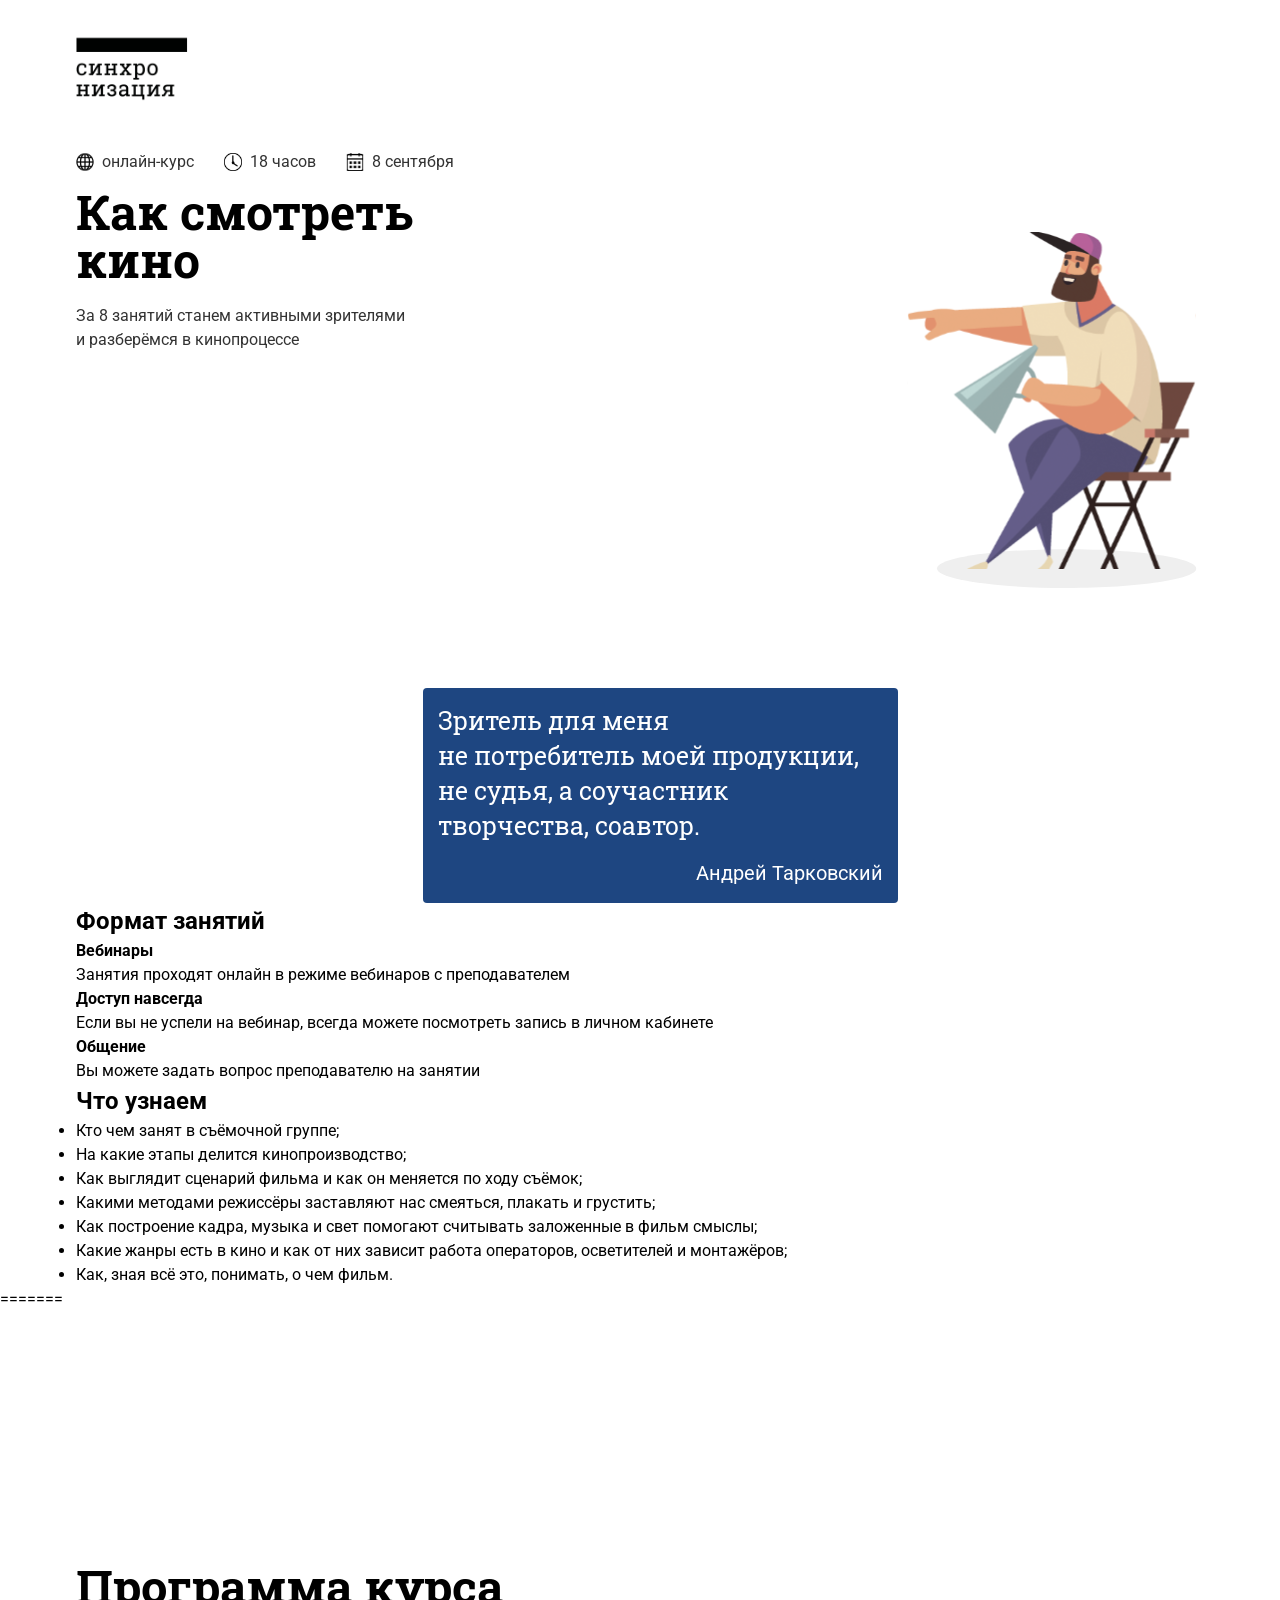
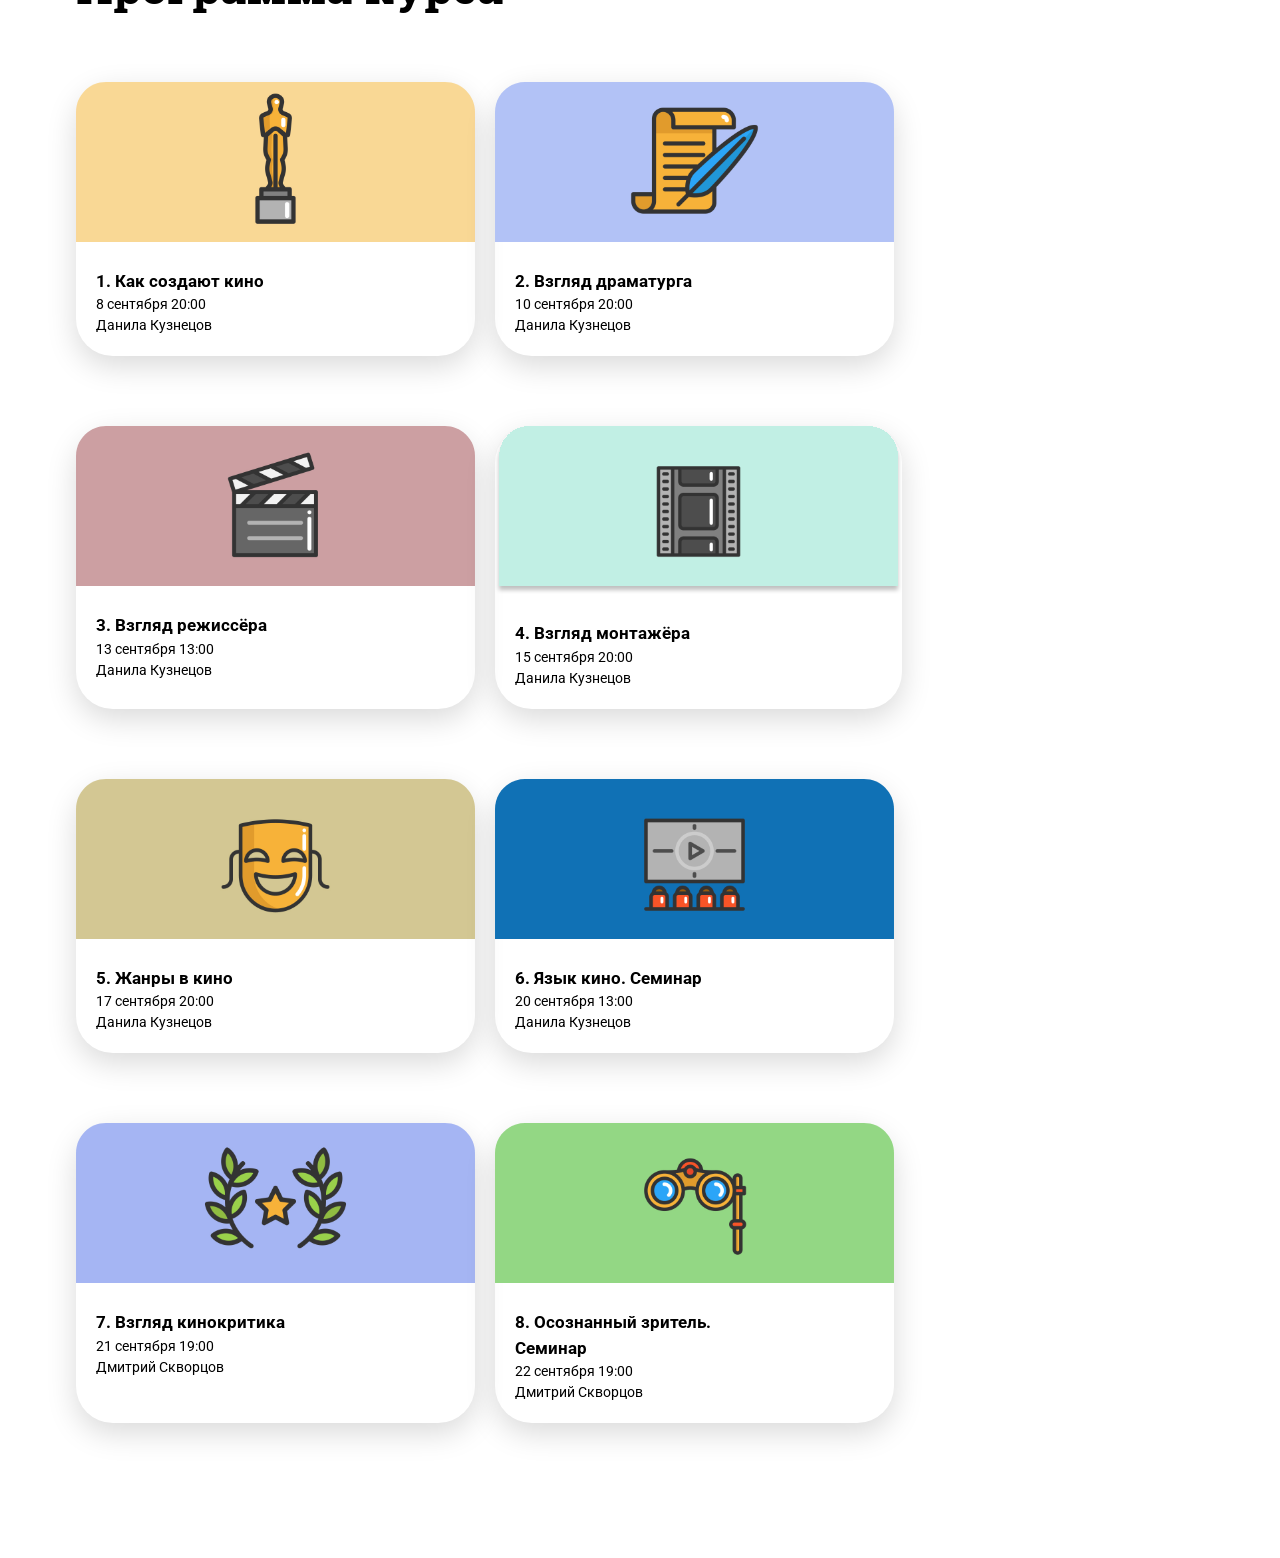
==== index.html @ ebb9a745 "Merge branch 'main' into Zeyneb" ====
<!DOCTYPE html>
<html lang="ru">

<head>
    <meta charset="UTF-8">
    <meta name="viewport" content="width=device-width, initial-scale=1.0">
    <link rel="stylesheet" href="style.css">
    <title>Synchronization</title>
</head>

<body>

    <header>
        <div class="container">
            <div class="header-part1">
                <img src="img/logodark.svg" alt="logo" id="header-logo">
            </div>
             
            <br>
            <br>

            <div class="header-part2">
                <div class="header-info">
                    <img src="img/globe.svg" alt="globe">
                    <p class="header-p">онлайн-курс</p>
                </div>

                <div class="header-info">
                    <img src="img/time.svg" alt="time">
                    <p class="header-p">18 часов</p>
                </div>

                <div class="header-info">
                    <img src="img/calendar.svg" alt="calendar">
                    <p class="header-p">8 сентября</p>
                </div>
            </div>

            <br>

            <div class="header-part3">
                <div class="headertext">
                    <h1>Как смотреть<br>кино</h1>

                    <p class="header-p">За 8 занятий станем активными зрителями<br>и разберёмся в кинопроцессе</p>
                </div>

                <div class="h-pic">
                    <img src="img/Group2.svg" alt="producer" class="header-person">
                </div>

                <div class="header-bluebox">
                    <div class="header-p2">
                        <p class="viewer">Зритель для меня <br>
                            не потребитель моей продукции,<br>
                             не судья, а соучастник
                            творчества,
                            соавтор.</p>
                        <p class="tarkovskiy">Андрей Тарковский</p>
                    </div>
                </div>

            </div>
        </div>
    </header>

    <main>

            <div class="container"></div>
        </section>
        <!--Text 2 / Hamid's work-->
        <div id="format">
            <div class="container">
                <h2>Формат занятий</h2>
                <div class="format-text-block">
                    <div class="format-text">
                        <b>Вебинары</b>
                        <br>
                        Занятия проходят онлайн в режиме вебинаров с преподавателем
                    </div>
                    <div class="format-text">
                        <b>Доступ навсегда</b>
                        <br>
                        Если вы не успели на вебинар, всегда можете посмотреть запись в личном кабинете
                    </div>
                    <div class="format-text">
                        <b>Общение</b>
                        <br>
                        Вы можете задать вопрос преподавателю на занятии
                    </div>
                </div>
            </div>
        </div>

        <!--Text 3 / Hamid's work-->
        <div id="info">
            <div class="container">
                <h2>Что узнаем</h2>
                <ul>
                    <li>
                        Кто чем занят в съёмочной группе; 
                    </li>
                    <li>
                        На какие этапы делится кинопроизводство;
                    </li>
                    <li>
                        Как выглядит сценарий фильма и как он меняется по ходу съёмок;
                    </li>
                    <li>
                        Какими методами режиссёры заставляют нас смеяться, плакать и грустить;
                    </li>
                    <li>
                        Как построение кадра, музыка и свет помогают считывать заложенные в фильм смыслы;
                    </li>
                    <li>
                        Какие жанры есть в кино и как от них зависит работа операторов, осветителей и монтажёров;
                    </li>
                    <li>
                        Как, зная всё это, понимать, о чем фильм.
                    </li>
                </ul>
            </div>
        </div>

        <div id="program">
            <div class="container"></div>
=======
        <section id="format">
            <div class="container"></div>
        </section>

        <section id="info-section">
            <div class="container"></div>
        </section>
        <div id="proqram">
            <div class="container">
                <h2 class="roboto-slab">Программа курса</h2>
                <div class="cards roboto">
                    <div class="card">
                        <img src="img/Rectangle 5.svg" alt="img">
                        <div class="textblock">
                            <h3>1. Как создают кино</h3>
                            <p>8 сентября 20:00<br />Данила Кузнецов</p>
                        </div>
                    </div>
                    <div class="card">
                        <img src="img/Rectangle 7.svg" alt="img">
                        <div class="textblock">
                            <h3>2. Взгляд драматурга</h3>
                            <p>10 сентября 20:00<br />Данила Кузнецов</p>
                        </div>
                    </div>
                    <hr />
                    <div class="card">
                        <img src="img/Rectangle 9.svg" alt="img">
                        <div class="textblock">
                            <h3>3. Взгляд режиссёра</h3>
                            <p>13 сентября 13:00<br />Данила Кузнецов</p>
                        </div>
                    </div>
                    <div class="card">
                        <img src="img/Rectangle 13.svg" alt="img">
                        <div class="textblock">
                            <h3>4. Взгляд монтажёра</h3>
                            <p>15 сентября 20:00<br />Данила Кузнецов</p>
                        </div>
                    </div>
                    <div class="card">
                        <img src="img/Rectangle 14.svg" alt="img">
                        <div class="textblock">
                            <h3>5. Жанры в кино</h3>
                            <p>17 сентября 20:00<br />Данила Кузнецов</p>
                        </div>
                    </div>
                    <hr />
                    <div class="card">
                        <img src="img/Rectangle 15.svg" alt="img">
                        <div class="textblock">
                            <h3>6. Язык кино. Семинар</h3>
                            <p>20 сентября 13:00<br />Данила Кузнецов</p>
                        </div>
                    </div>
                    <div class="card">
                        <img src="img/Rectangle 19.svg" alt="img">
                        <div class="textblock">
                            <h3>7. Взгляд кинокритика</h3>
                            <p>21 сентября 19:00<br />Дмитрий Скворцов</p>
                        </div>
                    </div>
                    <div class="card">
                        <img src="img/Rectangle 20.svg" alt="img">
                        <div class="textblock">
                            <h3>8. Осознанный зритель.<br />Семинар</h3>
                            <p>22 сентября 19:00<br />Дмитрий Скворцов</p>
                        </div>
                    </div>
                </div>
            </div>

        </div>
    </main>

    <div id="bg-grey">
        <div class="container">

        </div>
    </div>

    <div id="bg-green">
        <div class="container"></div>
    </div>

    <footer>
        <div class="container"></div>
    </footer>

</body>

</html>
---- style.css ----
@import url('https://fonts.googleapis.com/css2?family=Inter:ital,opsz,wght@0,14..32,100..900;1,14..32,100..900&family=Lato:ital,wght@0,100;0,300;0,400;0,700;0,900;1,100;1,300;1,400;1,700;1,900&family=Montserrat:ital,wght@0,100..900;1,100..900&family=Open+Sans:ital,wght@0,300..800;1,300..800&family=Raleway:ital,wght@0,100..900;1,100..900&family=Roboto+Slab:wght@100..900&family=Roboto:ital,wght@0,100..900;1,100..900&display=swap');

* {
    box-sizing: border-box;
    margin: 0;
    padding: 0;
}
.container {
    padding: 0 36px;
}

.roboto {
    font-family: Roboto;
}

.roboto-slab {
    font-family: "Roboto Slab";
}

#proqram {
    padding-bottom: 47px;
}

#proqram .container {
    margin: 0px auto;
}

#proqram .cards {
    display: flex;
    flex-direction: row;
    flex-wrap: wrap;
    justify-content: center;
}

#proqram .card {
    border-radius: 37px;
    margin: 25px 0px;
    box-shadow: 0 10px 30px rgba(0, 0, 0, 0.15);
}

#proqram .cards hr {
    width: 100%;
    height: 1px;
    background-color: #D9D9D9;
    opacity: 100%;
}

#proqram .textblock {
    font-size: 12px;
    padding: 20px;
}

#proqram h3 {
    font-size: 14px;
}

#proqram h2 {
    font-size: 26px;
    margin-bottom: 95px;
}

@media screen and (min-width:850px) {
    #proqram .cards {
        justify-content: left;
        gap: 20px;
    }

    #proqram hr {
        display: none;
    }

    #proqram .textblock {
        font-size: 14px;
    }

    #proqram h3 {
        font-size: 17px;
    }

    #proqram h2 {
        font-size: 47px;
        margin-bottom: 35px;
    }

    #proqram {
        padding-bottom: 110px;
    }
body {
    font-family: "Roboto", sans-serif;
    line-height: 1.5;
}

.container {
    max-width: 1200px;
    margin: 0 auto;
    padding: 0 36px;
}

#header-logo {
    /* width: 120px; */
    width: 52.18px;
    margin-top: 36px;
    /* margin-bottom: 20px; */
    display: block;
}

.header-part2 {
    display: flex;
    gap: 30px;
    margin-bottom: -10px;
}

.header-info {
    display: flex;
    align-items: center;
    gap: 8px;
}

.header-info img {
    width: 18px;
    height: 18px;
}


.header-part3 {
    max-width: 800px;
}


.header-p {
    font-size: 10px;
    font-family: "Roboto", sans-serif;
    color: #333;
}


h1 {
    font-size: clamp(32px, 5vw, 48px);
    font-family: "Roboto Slab", serif;
    margin-bottom: 20px;
    font-weight: 700;
    line-height: 1;
}



.header-p2 {
    background-color: #1E4681;
    color: white;
    padding: 15px;
    /* width: 80%; */
    max-width: 475px;
    border-radius: 4px;
    margin-top: 60px;
}

.viewer {
    font-family: "Roboto Slab", serif;
    font-size: 11px;
    line-height: 1.4;
    margin-bottom: 15px;
}

.tarkovskiy {
    font-size: 10px;
    font-family: "Roboto", sans-serif;
    text-align: right;
}

main section {
    padding: 60px 0;
}

.header-part3 {
    display: flex;
    flex-wrap: wrap;
}

.header-part3 img {
    width: 30vw;

}

.h-pic {
    display: flex;
    justify-content: end;
    width: 100%;
}



.header-part3 {
    max-width: 800px;
}




@media (min-width:601px) and (max-width:990px) {

    .viewer {
        font-size: 14px;
    }

    .tarkovskiy {
        font-size: 12px;
    }

    .header-part3 {
        max-width: 100%;
    }

    .header-part2 {
        gap: 20px;
    }

    .header-pictures {
        justify-content: flex-end;
    }

    .h-pic img {
        height: 206px;
        width: 176px;
        margin-top: -60px;
    }

    .header-bluebox {
        width: 100%;
        display: flex;
        justify-content: center;
        align-items: center;
        margin-top: 40px;
    }

    /* .header-part3 .header-p {
        width: 50%;
        } */

    .header-p {
        font-size: 12px;
    }


    #header-logo {
        width: 64.87px;
        height: 38.23px;
    }

}

@media (min-width: 991px) {

    .header-part3 {
        display: flex;
        flex-wrap: wrap;
        justify-content: space-between;
        align-items: flex-start;
        max-width: 100%;
    }

    .viewer {
        font-size: 25px;
    }

    .tarkovskiy {
        font-size: 20px;
    }


    .header-pictures {
        width: 40%;
        display: flex;
        justify-content: flex-end;
    }

    .h-pic img {
        height: 356px;
        width: 304px;
        margin-top: -120px;
    }


    .header-p {
        font-size: clamp(10px, 3vw, 24px)
    }


    .header-p2 {
        margin-top: 60px;
    }

    .header-bluebox {
        width: 100%;
        display: flex;
        justify-content: center;
        align-items: center;
        margin-top: 40px;
        margin-left: 40px;
    }


    .header-p {
        font-size: 16px;
    }

    #header-logo {
        width: 112px;
        height: 66px;
    }



@media (min-width:601px) and (max-width:990px){

.header-part3{
max-width:100%;
}

.header-part2{
gap:20px;
}

.header-pictures{
justify-content:flex-end;
}

.h-pic img{
height:206px;
width:176px;
margin-top:-60px;
}

 .header-bluebox {
        width: 100%;
        display: flex;
        justify-content: center;
        align-items: center;
        margin-top: 40px;
    }

 /* .header-part3 .header-p {
        width: 50%;
    } */

    .header-p{
       width: 80%;
       font-size: 10px;
    } 


    #header-logo{
        width: 64.87px;
        height: 38.23px;
    }

#format,
#info {
    font-family: Roboto, sans-serif;
}

#format h2,
#info h2 {
    font-family: "Roboto Slab", sans-serif;
}

.format-text b {
    color: #1E4681;
}


/* Mobile */
.container {
    padding: 0 36px;
}

#format h2,
#info h2 {
    font-size: 26px;
    font-weight: 700;
}

.format-text {
    margin-top: 30px;
    font-weight: 400;
    font-size: 10px;
    padding-right: 90px;
}

.format-text b {
    font-weight: 700;
    font-size: 12px;
}

#info {
    margin-top: 60px;
}

#info ul {
    font-weight: 400;
    font-size: 12px;
    margin-top: 20px;
    list-style-position: inside;
}


/* Tablet */
@media (min-width: 601px) and (max-width: 991px) {
    .container {
        padding: 0 71px;
    }

    #format h2,
    #info h2 {
        font-weight: 700;
        font-size: 32px;
    }

    .format-text {
        margin-top: 50px;
        font-weight: 400;
        padding-right: 0;
        font-size: 9px;
    }

    .format-text b {
        font-weight: 700;
        font-size: 14px;
    }

    .format-text-block {
        display: flex;
        flex-direction: row;
        justify-content: space-between;
        padding-right: 60px;
        gap: 50px;
    }

    #info {
        margin-top: 100px;
    }

    #info ul {
        margin-top: 20px;
        font-weight: 400;
        font-size: 12px;
        padding-right: 100px;
    }
}

/* Desktop */
@media (min-width: 991px) {
    .container {
        padding: 0 121px;
    }

    #info h2,
    #format h2 {
        font-weight: 700;
        font-size: 55px;
    }

    .format-text {
        font-weight: 400;
        font-size: 14px;
        margin-top: 50px;
        padding-right: 0;
        width: 220px;
    }

    .format-text b {
        font-weight: 700;
        font-size: 21px;
    }

    .format-text-block {
        display: flex;
        flex-direction: row;
        justify-content: space-between;
        gap: 50px;
        padding-right: 100px;
    }

    #info {
        margin-top: 100px;
    }

    #info ul {
        margin-top: 40px;
        font-size: 18px;
        font-weight: 400;
        padding-right: 150px;
        list-style-position: inside;
    }
}
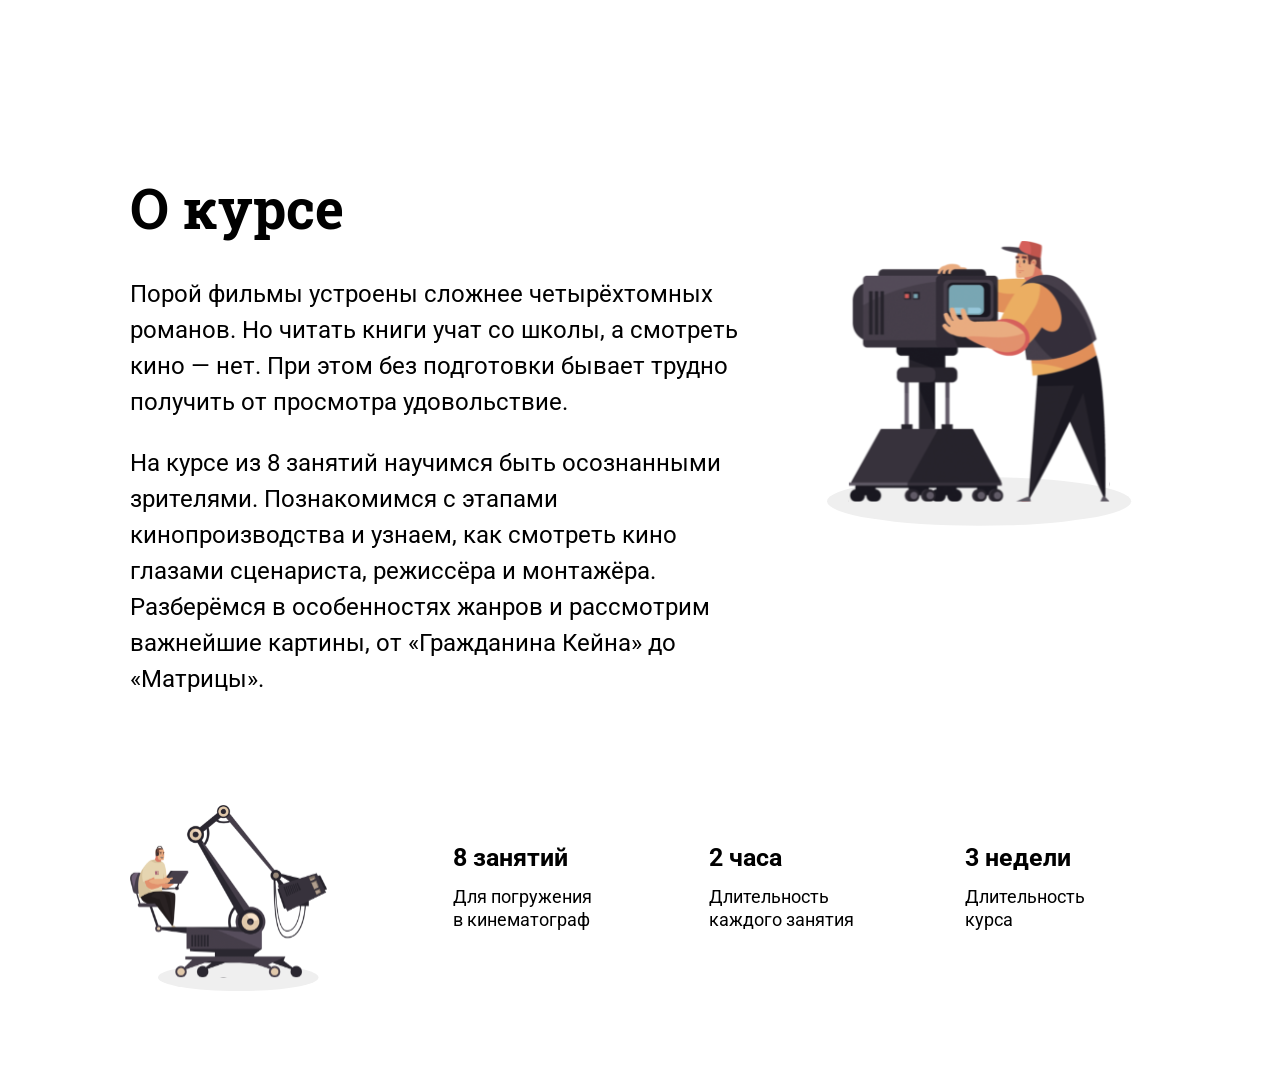
==== commit cc6acc94: "commit" ====
--- a/index.html
+++ b/index.html
@@ -5,215 +5,56 @@
     <meta charset="UTF-8">
     <meta name="viewport" content="width=device-width, initial-scale=1.0">
     <link rel="stylesheet" href="style.css">
-    <title>Synchronization</title>
+    <title>course</title>
 </head>
-
 <body>
-
     <header>
-        <div class="container">
-            <div class="header-part1">
-                <img src="img/logodark.svg" alt="logo" id="header-logo">
-            </div>
-             
-            <br>
-            <br>
-
-            <div class="header-part2">
-                <div class="header-info">
-                    <img src="img/globe.svg" alt="globe">
-                    <p class="header-p">онлайн-курс</p>
-                </div>
-
-                <div class="header-info">
-                    <img src="img/time.svg" alt="time">
-                    <p class="header-p">18 часов</p>
-                </div>
-
-                <div class="header-info">
-                    <img src="img/calendar.svg" alt="calendar">
-                    <p class="header-p">8 сентября</p>
-                </div>
-            </div>
-
-            <br>
-
-            <div class="header-part3">
-                <div class="headertext">
-                    <h1>Как смотреть<br>кино</h1>
-
-                    <p class="header-p">За 8 занятий станем активными зрителями<br>и разберёмся в кинопроцессе</p>
-                </div>
-
-                <div class="h-pic">
-                    <img src="img/Group2.svg" alt="producer" class="header-person">
-                </div>
-
-                <div class="header-bluebox">
-                    <div class="header-p2">
-                        <p class="viewer">Зритель для меня <br>
-                            не потребитель моей продукции,<br>
-                             не судья, а соучастник
-                            творчества,
-                            соавтор.</p>
-                        <p class="tarkovskiy">Андрей Тарковский</p>
-                    </div>
-                </div>
-
-            </div>
-        </div>
+        <div class="container"></div>
     </header>
 
     <main>
+        <section class="course">
+            <div class="container">
+                <div class="top-info">
+                <div class="course-entry">
+                        <h1>О курсе</h1>
+                
+                <p>Порой фильмы устроены сложнее четырёхтомных романов. Но читать книги учат со школы, а смотреть кино — нет. При этом без подготовки бывает трудно получить от просмотра удовольствие.</p>
+                <p>На курсе из 8 занятий научимся быть осознанными зрителями. Познакомимся с этапами кинопроизводства и узнаем, как смотреть кино глазами сценариста, режиссёра и монтажёра. Разберёмся в особенностях жанров и рассмотрим важнейшие картины, от «Гражданина Кейна» до «Матрицы».</p>
+                </div>
 
-            <div class="container"></div>
-        </section>
-        <!--Text 2 / Hamid's work-->
-        <div id="format">
-            <div class="container">
-                <h2>Формат занятий</h2>
-                <div class="format-text-block">
-                    <div class="format-text">
-                        <b>Вебинары</b>
-                        <br>
-                        Занятия проходят онлайн в режиме вебинаров с преподавателем
+                <div class="camera">
+                <img src="img/grup.svg" alt="kameraman">
+                </div>
+                </div>
+
+
+                <div class="bottom-info">
+                    <div class="second-pht">
+                    <img src="img/Frame.svg" alt="balaca-kam">
                     </div>
-                    <div class="format-text">
-                        <b>Доступ навсегда</b>
-                        <br>
-                        Если вы не успели на вебинар, всегда можете посмотреть запись в личном кабинете
+
+                    <div class="course-table">                   
+                        <div class="box">
+                        <h3>8 занятий </h3>
+                        <p>Для погружения<br>в кинематограф</p>
                     </div>
-                    <div class="format-text">
-                        <b>Общение</b>
-                        <br>
-                        Вы можете задать вопрос преподавателю на занятии
+                    <div class="box">
+                        <h3>2 часа</h3>
+                        <p>Длительность<br>каждого занятия</p>
+                    </div>
+                    <div class="box">
+                        <h3>3 недели</h3>
+                        <p>Длительность<br>курса</p>
+                    </div>
                     </div>
                 </div>
             </div>
-        </div>
+        </section>
+    </main>
+</body>
+</html>
 
-        <!--Text 3 / Hamid's work-->
-        <div id="info">
-            <div class="container">
-                <h2>Что узнаем</h2>
-                <ul>
-                    <li>
-                        Кто чем занят в съёмочной группе; 
-                    </li>
-                    <li>
-                        На какие этапы делится кинопроизводство;
-                    </li>
-                    <li>
-                        Как выглядит сценарий фильма и как он меняется по ходу съёмок;
-                    </li>
-                    <li>
-                        Какими методами режиссёры заставляют нас смеяться, плакать и грустить;
-                    </li>
-                    <li>
-                        Как построение кадра, музыка и свет помогают считывать заложенные в фильм смыслы;
-                    </li>
-                    <li>
-                        Какие жанры есть в кино и как от них зависит работа операторов, осветителей и монтажёров;
-                    </li>
-                    <li>
-                        Как, зная всё это, понимать, о чем фильм.
-                    </li>
-                </ul>
-            </div>
-        </div>
+                
 
-        <div id="program">
-            <div class="container"></div>
-=======
-        <section id="format">
-            <div class="container"></div>
-        </section>
-
-        <section id="info-section">
-            <div class="container"></div>
-        </section>
-        <div id="proqram">
-            <div class="container">
-                <h2 class="roboto-slab">Программа курса</h2>
-                <div class="cards roboto">
-                    <div class="card">
-                        <img src="img/Rectangle 5.svg" alt="img">
-                        <div class="textblock">
-                            <h3>1. Как создают кино</h3>
-                            <p>8 сентября 20:00<br />Данила Кузнецов</p>
-                        </div>
-                    </div>
-                    <div class="card">
-                        <img src="img/Rectangle 7.svg" alt="img">
-                        <div class="textblock">
-                            <h3>2. Взгляд драматурга</h3>
-                            <p>10 сентября 20:00<br />Данила Кузнецов</p>
-                        </div>
-                    </div>
-                    <hr />
-                    <div class="card">
-                        <img src="img/Rectangle 9.svg" alt="img">
-                        <div class="textblock">
-                            <h3>3. Взгляд режиссёра</h3>
-                            <p>13 сентября 13:00<br />Данила Кузнецов</p>
-                        </div>
-                    </div>
-                    <div class="card">
-                        <img src="img/Rectangle 13.svg" alt="img">
-                        <div class="textblock">
-                            <h3>4. Взгляд монтажёра</h3>
-                            <p>15 сентября 20:00<br />Данила Кузнецов</p>
-                        </div>
-                    </div>
-                    <div class="card">
-                        <img src="img/Rectangle 14.svg" alt="img">
-                        <div class="textblock">
-                            <h3>5. Жанры в кино</h3>
-                            <p>17 сентября 20:00<br />Данила Кузнецов</p>
-                        </div>
-                    </div>
-                    <hr />
-                    <div class="card">
-                        <img src="img/Rectangle 15.svg" alt="img">
-                        <div class="textblock">
-                            <h3>6. Язык кино. Семинар</h3>
-                            <p>20 сентября 13:00<br />Данила Кузнецов</p>
-                        </div>
-                    </div>
-                    <div class="card">
-                        <img src="img/Rectangle 19.svg" alt="img">
-                        <div class="textblock">
-                            <h3>7. Взгляд кинокритика</h3>
-                            <p>21 сентября 19:00<br />Дмитрий Скворцов</p>
-                        </div>
-                    </div>
-                    <div class="card">
-                        <img src="img/Rectangle 20.svg" alt="img">
-                        <div class="textblock">
-                            <h3>8. Осознанный зритель.<br />Семинар</h3>
-                            <p>22 сентября 19:00<br />Дмитрий Скворцов</p>
-                        </div>
-                    </div>
-                </div>
-            </div>
-
-        </div>
-    </main>
-
-    <div id="bg-grey">
-        <div class="container">
-
-        </div>
-    </div>
-
-    <div id="bg-green">
-        <div class="container"></div>
-    </div>
-
-    <footer>
-        <div class="container"></div>
-    </footer>
-
-</body>
-
-</html>+ 
--- a/style.css
+++ b/style.css
@@ -1,494 +1,250 @@
 @import url('https://fonts.googleapis.com/css2?family=Inter:ital,opsz,wght@0,14..32,100..900;1,14..32,100..900&family=Lato:ital,wght@0,100;0,300;0,400;0,700;0,900;1,100;1,300;1,400;1,700;1,900&family=Montserrat:ital,wght@0,100..900;1,100..900&family=Open+Sans:ital,wght@0,300..800;1,300..800&family=Raleway:ital,wght@0,100..900;1,100..900&family=Roboto+Slab:wght@100..900&family=Roboto:ital,wght@0,100..900;1,100..900&display=swap');
-
 * {
-    box-sizing: border-box;
     margin: 0;
     padding: 0;
-}
+    box-sizing: border-box;
+}
+
+
 .container {
-    padding: 0 36px;
-}
-
-.roboto {
-    font-family: Roboto;
-}
-
-.roboto-slab {
-    font-family: "Roboto Slab";
-}
-
-#proqram {
-    padding-bottom: 47px;
-}
-
-#proqram .container {
-    margin: 0px auto;
-}
-
-#proqram .cards {
-    display: flex;
-    flex-direction: row;
-    flex-wrap: wrap;
-    justify-content: center;
-}
-
-#proqram .card {
-    border-radius: 37px;
-    margin: 25px 0px;
-    box-shadow: 0 10px 30px rgba(0, 0, 0, 0.15);
-}
-
-#proqram .cards hr {
-    width: 100%;
-    height: 1px;
-    background-color: #D9D9D9;
-    opacity: 100%;
-}
-
-#proqram .textblock {
-    font-size: 12px;
-    padding: 20px;
-}
-
-#proqram h3 {
-    font-size: 14px;
-}
-
-#proqram h2 {
-    font-size: 26px;
-    margin-bottom: 95px;
-}
-
-@media screen and (min-width:850px) {
-    #proqram .cards {
-        justify-content: left;
-        gap: 20px;
-    }
-
-    #proqram hr {
+    padding: 30px 20px;
+    max-width: 601px;
+    margin: 0 auto;
+}
+
+@media(min-width: 375px) and (max-width: 601px) {
+    .course-entry h1 {
+        font-family: "Roboto Slab", sans-serif;
+        margin-bottom: 25px;
+        font-size: 26px;
+        font-weight: 700;
+    }
+    .container{
+        padding: 0 36px;
+
+    }
+    .course-entry p {
+        font-weight: 400;
+        font-size: 12px;
+        line-height: 1.45;
+        margin-bottom: 20px;
+        font-family: "Roboto", sans-serif;
+    }
+
+    .camera {
+        display: flex;
+        justify-content: center;
+        margin: 40px 0;
+    }
+
+    .camera img {
+        width: 100%;
+        max-width: 340px;
+        height: 200px;
+    }
+
+    .course-table {
+        padding-right: 100px;
+        display: grid;
+        grid-template-columns: 1fr 1fr; 
+        gap: 40px 20px;
+        font-family: "Roboto", sans-serif;
+    }
+    .box p{
+        font-weight: 400px;
+        font-size: 10px;
+    }
+    .box:nth-child(3) {
+        grid-column: 1;
+    }
+
+    .box h3 {
+        font-weight: 700;
+        font-size: 12px;
+        margin-bottom: 8px;
+    }
+
+
+    .second-pht {
         display: none;
     }
-
-    #proqram .textblock {
-        font-size: 14px;
-    }
-
-    #proqram h3 {
-        font-size: 17px;
-    }
-
-    #proqram h2 {
-        font-size: 47px;
-        margin-bottom: 35px;
-    }
-
-    #proqram {
-        padding-bottom: 110px;
-    }
-body {
+}
+
+/* ///////////////////////////////////////////////////////////////////////// */
+/* tablet */
+
+
+@media screen and (min-width:601px) and (max-width:990px){
+
+*{
+    margin:0;
+    padding:0;
+    box-sizing:border-box;
+}
+
+body{
+    font-family: Arial, Helvetica, sans-serif;
+}
+
+.container{
+    width:90%;
+    margin:auto;
+}
+
+
+
+.top-info{
+    display:flex;
+    justify-content:space-between;
+    align-items:center;
+    gap:70px;
+    margin-bottom:50px;
+}
+
+.course-entry h1{
+    font-family: "Roboto Slab", sans-serif;
+    font-size:32px;
+    font-weight:700;
+    margin-bottom:20px;
+}
+
+.course-entry p{
     font-family: "Roboto", sans-serif;
-    line-height: 1.5;
-}
-
-.container {
-    max-width: 1200px;
-    margin: 0 auto;
-    padding: 0 36px;
-}
-
-#header-logo {
-    /* width: 120px; */
-    width: 52.18px;
-    margin-top: 36px;
-    /* margin-bottom: 20px; */
-    display: block;
-}
-
-.header-part2 {
-    display: flex;
-    gap: 30px;
-    margin-bottom: -10px;
-}
-
-.header-info {
-    display: flex;
-    align-items: center;
-    gap: 8px;
-}
-
-.header-info img {
-    width: 18px;
-    height: 18px;
-}
-
-
-.header-part3 {
-    max-width: 800px;
-}
-
-
-.header-p {
-    font-size: 10px;
+    font-weight: 400;
+    font-size:14px;
+    line-height:130%;
+    margin-bottom:15px;
+}
+
+.camera img{
+    width:220px;
+}
+
+
+.bottom-info{
+    display:flex;
+    align-items:center;
+    gap:40px;
+}
+
+.second-pht img{
+    width:180px;
+}
+
+.course-table{
+    display:flex;
+    gap:40px;
+}
+
+.box h3{
     font-family: "Roboto", sans-serif;
-    color: #333;
-}
-
-
-h1 {
-    font-size: clamp(32px, 5vw, 48px);
-    font-family: "Roboto Slab", serif;
-    margin-bottom: 20px;
     font-weight: 700;
-    line-height: 1;
-}
-
-
-
-.header-p2 {
-    background-color: #1E4681;
-    color: white;
-    padding: 15px;
-    /* width: 80%; */
-    max-width: 475px;
-    border-radius: 4px;
-    margin-top: 60px;
-}
-
-.viewer {
-    font-family: "Roboto Slab", serif;
-    font-size: 11px;
-    line-height: 1.4;
-    margin-bottom: 15px;
-}
-
-.tarkovskiy {
-    font-size: 10px;
+    font-size:15px;
+    margin-bottom:8px;
+}
+
+.box p{
     font-family: "Roboto", sans-serif;
-    text-align: right;
-}
-
-main section {
-    padding: 60px 0;
-}
-
-.header-part3 {
-    display: flex;
-    flex-wrap: wrap;
-}
-
-.header-part3 img {
-    width: 30vw;
-
-}
-
-.h-pic {
-    display: flex;
-    justify-content: end;
-    width: 100%;
-}
-
-
-
-.header-part3 {
-    max-width: 800px;
-}
-
-
-
-
-@media (min-width:601px) and (max-width:990px) {
-
-    .viewer {
-        font-size: 14px;
-    }
-
-    .tarkovskiy {
-        font-size: 12px;
-    }
-
-    .header-part3 {
-        max-width: 100%;
-    }
-
-    .header-part2 {
-        gap: 20px;
-    }
-
-    .header-pictures {
-        justify-content: flex-end;
-    }
-
-    .h-pic img {
-        height: 206px;
-        width: 176px;
-        margin-top: -60px;
-    }
-
-    .header-bluebox {
-        width: 100%;
-        display: flex;
-        justify-content: center;
-        align-items: center;
-        margin-top: 40px;
-    }
-
-    /* .header-part3 .header-p {
-        width: 50%;
-        } */
-
-    .header-p {
-        font-size: 12px;
-    }
-
-
-    #header-logo {
-        width: 64.87px;
-        height: 38.23px;
-    }
-
-}
-
-@media (min-width: 991px) {
-
-    .header-part3 {
-        display: flex;
-        flex-wrap: wrap;
+    font-size:11px;
+    font-weight: 400;
+}
+
+}
+/* ///////////////////////////////////////////////////////////////// */
+/* komputere gore */
+
+
+@media screen and (min-width: 991px) {
+    .container {
+        width: 100%;
+        max-width: 1440px;
+        margin: 0 auto;
+    }
+
+    .top-info {
+        display: flex;
         justify-content: space-between;
         align-items: flex-start;
-        max-width: 100%;
-    }
-
-    .viewer {
+        padding: 6.3vw 5vw 4.4vw 8.6vw;
+        gap: 5vw;
+    }
+
+    .course-entry {
+        flex: 1;
+        max-width: 50vw;
+    }
+
+    .course-entry h1 {
+
+        font-family: "Roboto Slab", sans-serif;
+        font-size: 55px;
+        font-weight: 700;
+        margin-bottom: 2.5vw;
+    }
+
+    .course-entry p {
+        font-family: "Roboto", sans-serif;
+        font-size: 24px;
+        line-height: 1.5;
+        margin-bottom: 2vw;
+        font-weight: 400;
+    }
+
+    .camera {
+        width: 23.8vw;
+        flex-shrink: 0;
+        margin-right: 5vw;
+    }
+
+    .camera img {
+        margin-top: 70px;
+        width: 100%;
+        height: auto;
+        display: block;
+    }
+
+    .bottom-info {
+        display: flex;
+        align-items: flex-start;
+        gap: 9.8vw;
+        padding-left: 8.6vw;
+        margin-top: 2vw;
+        margin-bottom: 5vw;
+    }
+
+    .second-pht {
+        width: 15.4vw;
+        flex-shrink: 0;
+    }
+
+    .second-pht img {
+        width: 100%;
+        height: auto;
+        display: block;
+    }
+
+    .course-table {
+        display: flex;
+        gap: 8vw;
+        padding-top: 3vw;
+    }
+
+    .box {
+        flex-shrink: 0;
+    }
+
+    .box h3 {
+        font-family: "Roboto", sans-serif;
         font-size: 25px;
-    }
-
-    .tarkovskiy {
-        font-size: 20px;
-    }
-
-
-    .header-pictures {
-        width: 40%;
-        display: flex;
-        justify-content: flex-end;
-    }
-
-    .h-pic img {
-        height: 356px;
-        width: 304px;
-        margin-top: -120px;
-    }
-
-
-    .header-p {
-        font-size: clamp(10px, 3vw, 24px)
-    }
-
-
-    .header-p2 {
-        margin-top: 60px;
-    }
-
-    .header-bluebox {
-        width: 100%;
-        display: flex;
-        justify-content: center;
-        align-items: center;
-        margin-top: 40px;
-        margin-left: 40px;
-    }
-
-
-    .header-p {
-        font-size: 16px;
-    }
-
-    #header-logo {
-        width: 112px;
-        height: 66px;
-    }
-
-
-
-@media (min-width:601px) and (max-width:990px){
-
-.header-part3{
-max-width:100%;
-}
-
-.header-part2{
-gap:20px;
-}
-
-.header-pictures{
-justify-content:flex-end;
-}
-
-.h-pic img{
-height:206px;
-width:176px;
-margin-top:-60px;
-}
-
- .header-bluebox {
-        width: 100%;
-        display: flex;
-        justify-content: center;
-        align-items: center;
-        margin-top: 40px;
-    }
-
- /* .header-part3 .header-p {
-        width: 50%;
-    } */
-
-    .header-p{
-       width: 80%;
-       font-size: 10px;
-    } 
-
-
-    #header-logo{
-        width: 64.87px;
-        height: 38.23px;
-    }
-
-#format,
-#info {
-    font-family: Roboto, sans-serif;
-}
-
-#format h2,
-#info h2 {
-    font-family: "Roboto Slab", sans-serif;
-}
-
-.format-text b {
-    color: #1E4681;
-}
-
-
-/* Mobile */
-.container {
-    padding: 0 36px;
-}
-
-#format h2,
-#info h2 {
-    font-size: 26px;
-    font-weight: 700;
-}
-
-.format-text {
-    margin-top: 30px;
-    font-weight: 400;
-    font-size: 10px;
-    padding-right: 90px;
-}
-
-.format-text b {
-    font-weight: 700;
-    font-size: 12px;
-}
-
-#info {
-    margin-top: 60px;
-}
-
-#info ul {
-    font-weight: 400;
-    font-size: 12px;
-    margin-top: 20px;
-    list-style-position: inside;
-}
-
-
-/* Tablet */
-@media (min-width: 601px) and (max-width: 991px) {
-    .container {
-        padding: 0 71px;
-    }
-
-    #format h2,
-    #info h2 {
-        font-weight: 700;
-        font-size: 32px;
-    }
-
-    .format-text {
-        margin-top: 50px;
+        font-weight: 700;
+        margin-bottom: 1vw;
+    }
+
+    .box p {
+        font-family: "Roboto", sans-serif;
         font-weight: 400;
-        padding-right: 0;
-        font-size: 9px;
-    }
-
-    .format-text b {
-        font-weight: 700;
-        font-size: 14px;
-    }
-
-    .format-text-block {
-        display: flex;
-        flex-direction: row;
-        justify-content: space-between;
-        padding-right: 60px;
-        gap: 50px;
-    }
-
-    #info {
-        margin-top: 100px;
-    }
-
-    #info ul {
-        margin-top: 20px;
-        font-weight: 400;
-        font-size: 12px;
-        padding-right: 100px;
-    }
-}
-
-/* Desktop */
-@media (min-width: 991px) {
-    .container {
-        padding: 0 121px;
-    }
-
-    #info h2,
-    #format h2 {
-        font-weight: 700;
-        font-size: 55px;
-    }
-
-    .format-text {
-        font-weight: 400;
-        font-size: 14px;
-        margin-top: 50px;
-        padding-right: 0;
-        width: 220px;
-    }
-
-    .format-text b {
-        font-weight: 700;
-        font-size: 21px;
-    }
-
-    .format-text-block {
-        display: flex;
-        flex-direction: row;
-        justify-content: space-between;
-        gap: 50px;
-        padding-right: 100px;
-    }
-
-    #info {
-        margin-top: 100px;
-    }
-
-    #info ul {
-        margin-top: 40px;
         font-size: 18px;
-        font-weight: 400;
-        padding-right: 150px;
-        list-style-position: inside;
-    }
-}
+        line-height: 1.3;
+        width: 12vw;
+    }
+}
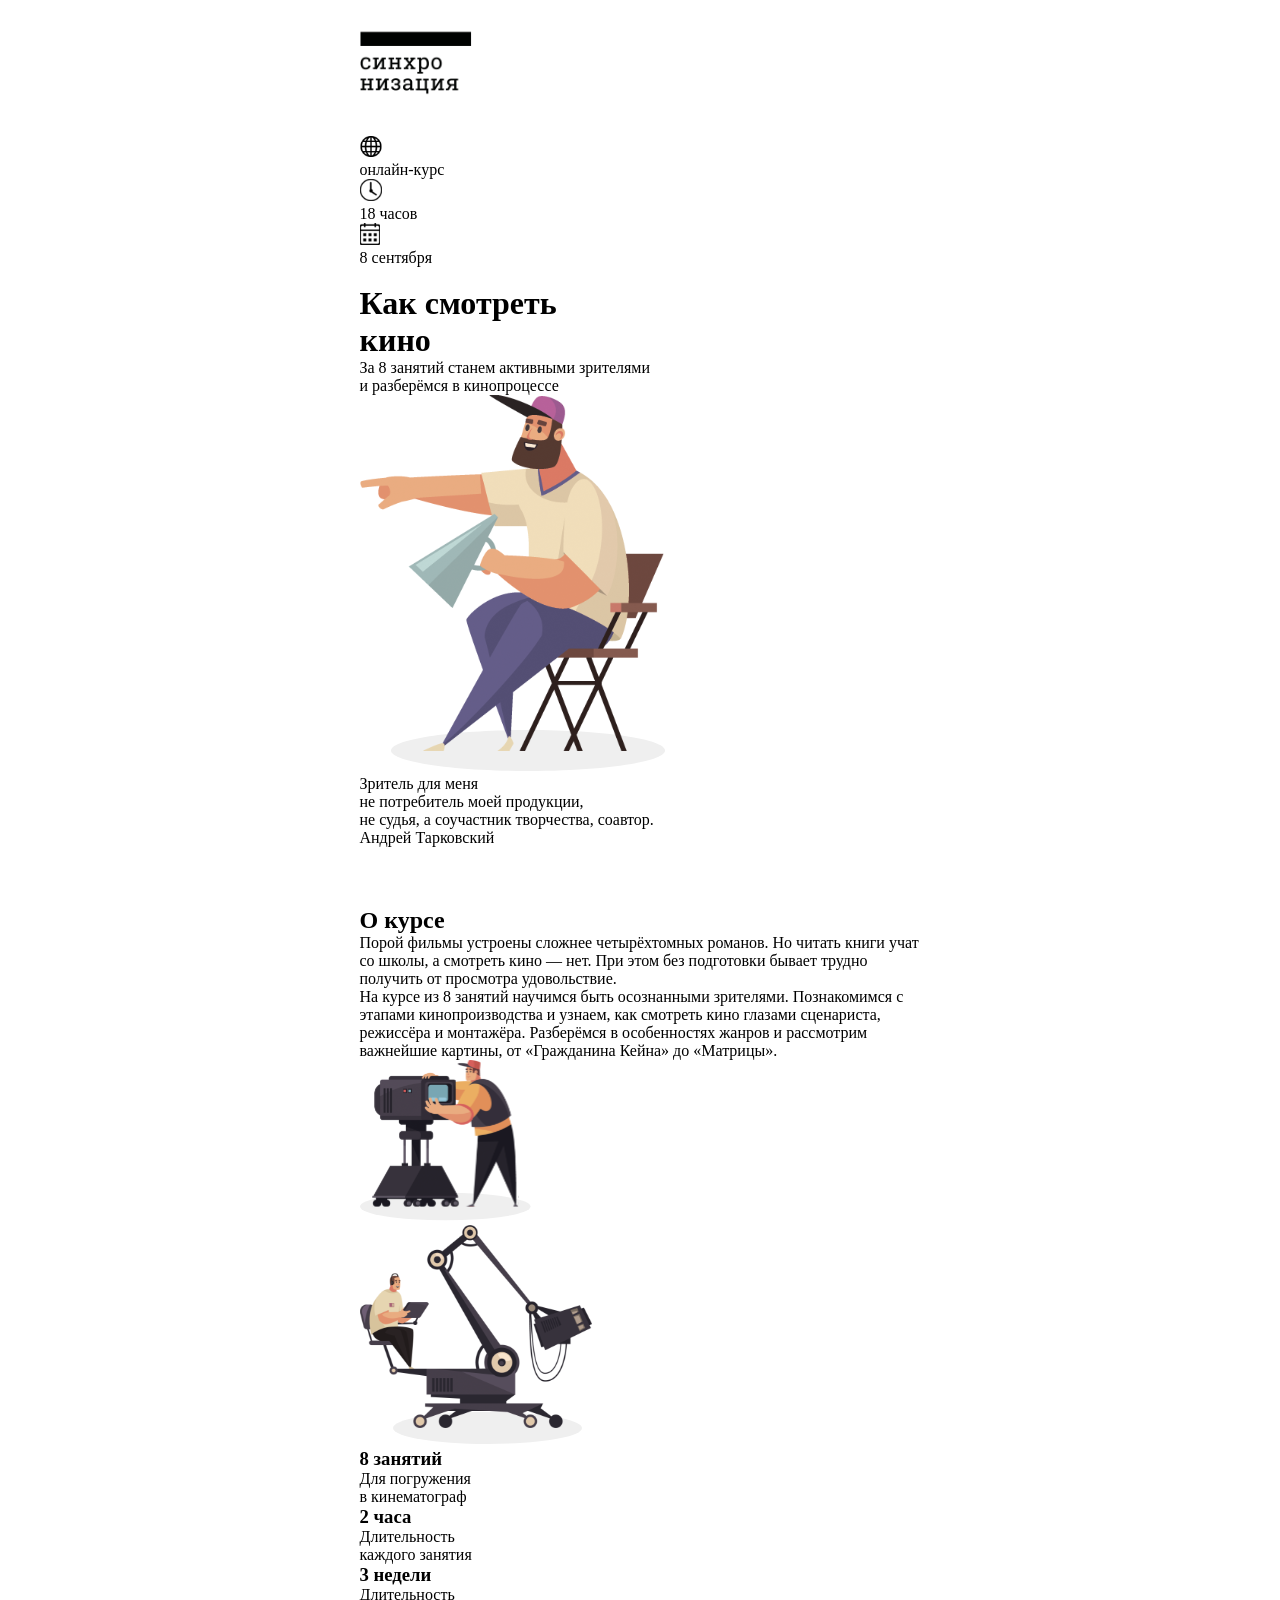
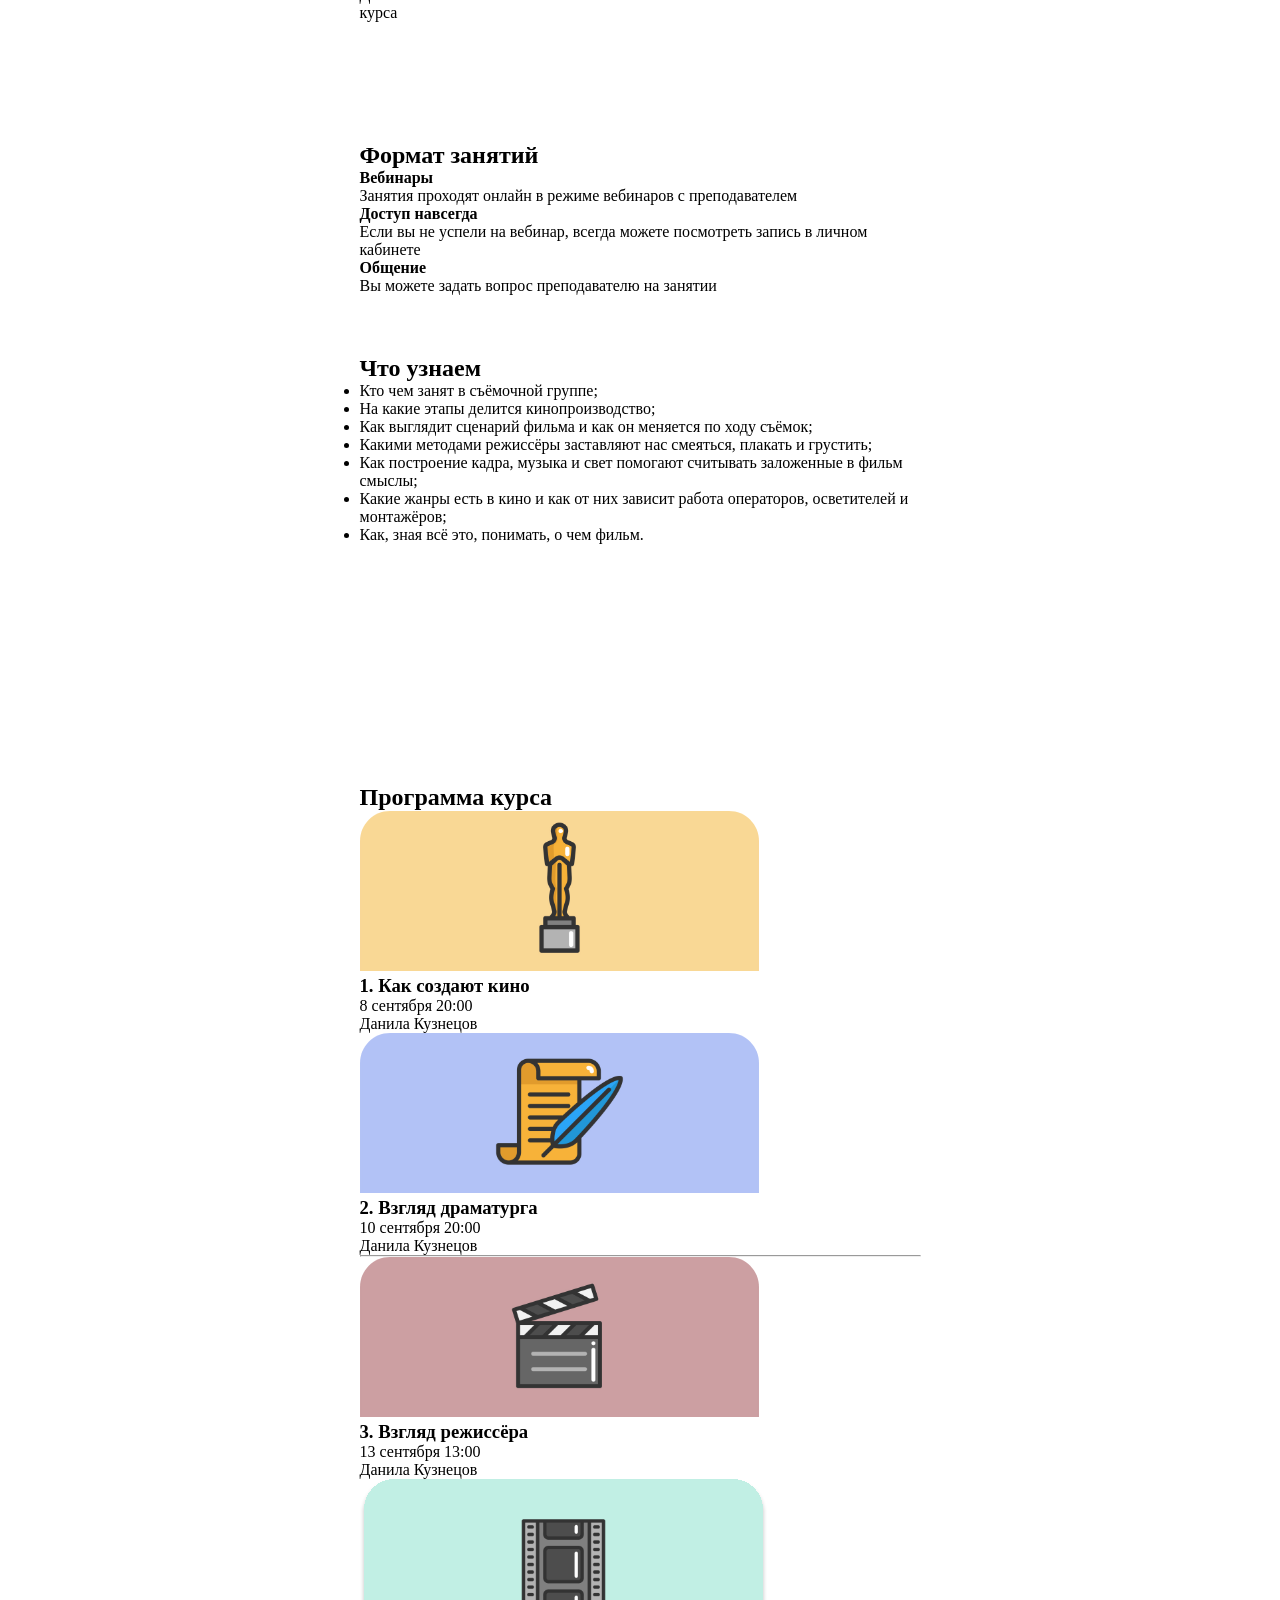
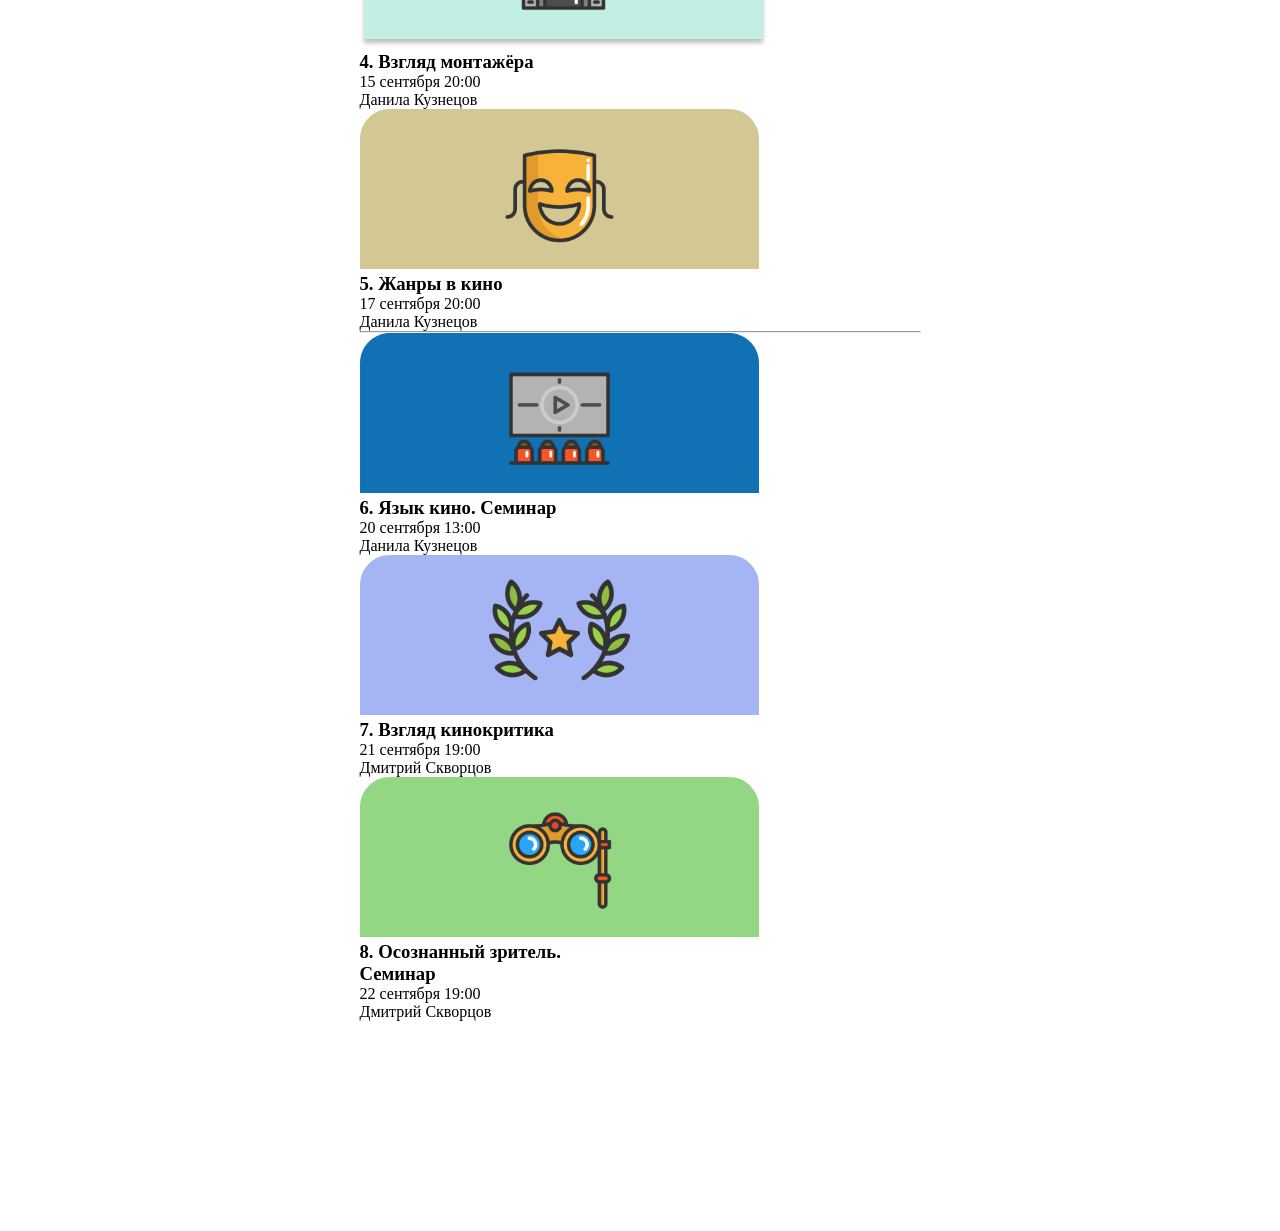
==== commit 121b1ce5: "Merge branch 'main' into Huseyn" ====
--- a/index.html
+++ b/index.html
@@ -5,14 +5,65 @@
     <meta charset="UTF-8">
     <meta name="viewport" content="width=device-width, initial-scale=1.0">
     <link rel="stylesheet" href="style.css">
-    <title>course</title>
+
 </head>
 <body>
     <header>
-        <div class="container"></div>
+        <div class="container">
+            <div class="header-part1">
+                <img src="img/logodark.svg" alt="logo" id="header-logo">
+            </div>
+             
+            <br>
+            <br>
+
+            <div class="header-part2">
+                <div class="header-info">
+                    <img src="img/globe.svg" alt="globe">
+                    <p class="header-p">онлайн-курс</p>
+                </div>
+
+                <div class="header-info">
+                    <img src="img/time.svg" alt="time">
+                    <p class="header-p">18 часов</p>
+                </div>
+
+                <div class="header-info">
+                    <img src="img/calendar.svg" alt="calendar">
+                    <p class="header-p">8 сентября</p>
+                </div>
+            </div>
+
+            <br>
+
+            <div class="header-part3">
+                <div class="headertext">
+                    <h1>Как смотреть<br>кино</h1>
+
+                    <p class="header-p">За 8 занятий станем активными зрителями<br>и разберёмся в кинопроцессе</p>
+                </div>
+
+                <div class="h-pic">
+                    <img src="img/Group2.svg" alt="producer" class="header-person">
+                </div>
+
+                <div class="header-bluebox">
+                    <div class="header-p2">
+                        <p class="viewer">Зритель для меня <br>
+                            не потребитель моей продукции,<br>
+                             не судья, а соучастник
+                            творчества,
+                            соавтор.</p>
+                        <p class="tarkovskiy">Андрей Тарковский</p>
+                    </div>
+                </div>
+
+            </div>
+        </div>
     </header>
 
     <main>
+
         <section class="course">
             <div class="container">
                 <div class="top-info">
@@ -52,6 +103,155 @@
             </div>
         </section>
     </main>
+
+
+            <div class="container"></div>
+        </section>
+        <!--Text 2 / Hamid's work-->
+        <div id="format">
+            <div class="container">
+                <h2>Формат занятий</h2>
+                <div class="format-text-block">
+                    <div class="format-text">
+                        <b>Вебинары</b>
+                        <br>
+                        Занятия проходят онлайн в режиме вебинаров с преподавателем
+                    </div>
+                    <div class="format-text">
+                        <b>Доступ навсегда</b>
+                        <br>
+                        Если вы не успели на вебинар, всегда можете посмотреть запись в личном кабинете
+                    </div>
+                    <div class="format-text">
+                        <b>Общение</b>
+                        <br>
+                        Вы можете задать вопрос преподавателю на занятии
+                    </div>
+                </div>
+            </div>
+        </div>
+
+        <!--Text 3 / Hamid's work-->
+        <div id="info">
+            <div class="container">
+                <h2>Что узнаем</h2>
+                <ul>
+                    <li>
+                        Кто чем занят в съёмочной группе; 
+                    </li>
+                    <li>
+                        На какие этапы делится кинопроизводство;
+                    </li>
+                    <li>
+                        Как выглядит сценарий фильма и как он меняется по ходу съёмок;
+                    </li>
+                    <li>
+                        Какими методами режиссёры заставляют нас смеяться, плакать и грустить;
+                    </li>
+                    <li>
+                        Как построение кадра, музыка и свет помогают считывать заложенные в фильм смыслы;
+                    </li>
+                    <li>
+                        Какие жанры есть в кино и как от них зависит работа операторов, осветителей и монтажёров;
+                    </li>
+                    <li>
+                        Как, зная всё это, понимать, о чем фильм.
+                    </li>
+                </ul>
+            </div>
+        </div>
+
+        <div id="program">
+            <div class="container"></div>
+
+        <section id="format">
+            <div class="container"></div>
+        </section>
+
+        <section id="info-section">
+            <div class="container"></div>
+        </section>
+        <div id="proqram">
+            <div class="container">
+                <h2 class="roboto-slab">Программа курса</h2>
+                <div class="cards roboto">
+                    <div class="card">
+                        <img src="img/Rectangle 5.svg" alt="img">
+                        <div class="textblock">
+                            <h3>1. Как создают кино</h3>
+                            <p>8 сентября 20:00<br />Данила Кузнецов</p>
+                        </div>
+                    </div>
+                    <div class="card">
+                        <img src="img/Rectangle 7.svg" alt="img">
+                        <div class="textblock">
+                            <h3>2. Взгляд драматурга</h3>
+                            <p>10 сентября 20:00<br />Данила Кузнецов</p>
+                        </div>
+                    </div>
+                    <hr />
+                    <div class="card">
+                        <img src="img/Rectangle 9.svg" alt="img">
+                        <div class="textblock">
+                            <h3>3. Взгляд режиссёра</h3>
+                            <p>13 сентября 13:00<br />Данила Кузнецов</p>
+                        </div>
+                    </div>
+                    <div class="card">
+                        <img src="img/Rectangle 13.svg" alt="img">
+                        <div class="textblock">
+                            <h3>4. Взгляд монтажёра</h3>
+                            <p>15 сентября 20:00<br />Данила Кузнецов</p>
+                        </div>
+                    </div>
+                    <div class="card">
+                        <img src="img/Rectangle 14.svg" alt="img">
+                        <div class="textblock">
+                            <h3>5. Жанры в кино</h3>
+                            <p>17 сентября 20:00<br />Данила Кузнецов</p>
+                        </div>
+                    </div>
+                    <hr />
+                    <div class="card">
+                        <img src="img/Rectangle 15.svg" alt="img">
+                        <div class="textblock">
+                            <h3>6. Язык кино. Семинар</h3>
+                            <p>20 сентября 13:00<br />Данила Кузнецов</p>
+                        </div>
+                    </div>
+                    <div class="card">
+                        <img src="img/Rectangle 19.svg" alt="img">
+                        <div class="textblock">
+                            <h3>7. Взгляд кинокритика</h3>
+                            <p>21 сентября 19:00<br />Дмитрий Скворцов</p>
+                        </div>
+                    </div>
+                    <div class="card">
+                        <img src="img/Rectangle 20.svg" alt="img">
+                        <div class="textblock">
+                            <h3>8. Осознанный зритель.<br />Семинар</h3>
+                            <p>22 сентября 19:00<br />Дмитрий Скворцов</p>
+                        </div>
+                    </div>
+                </div>
+            </div>
+
+        </div>
+    </main>
+
+    <div id="bg-grey">
+        <div class="container">
+
+        </div>
+    </div>
+
+    <div id="bg-green">
+        <div class="container"></div>
+    </div>
+
+    <footer>
+        <div class="container"></div>
+    </footer>
 </body>
 </html>
 
--- a/style.css
+++ b/style.css
@@ -3,6 +3,7 @@
     margin: 0;
     padding: 0;
     box-sizing: border-box;
+
 }
 
 
@@ -84,8 +85,216 @@
 
 body{
     font-family: Arial, Helvetica, sans-serif;
-}
-
+
+}
+.container {
+    padding: 0 36px;
+}
+
+.roboto {
+    font-family: Roboto;
+}
+
+.roboto-slab {
+    font-family: "Roboto Slab";
+}
+
+#proqram {
+    padding-bottom: 47px;
+}
+
+#proqram .container {
+    margin: 0px auto;
+}
+
+#proqram .cards {
+    display: flex;
+    flex-direction: row;
+    flex-wrap: wrap;
+    justify-content: center;
+}
+
+#proqram .card {
+    border-radius: 37px;
+    margin: 25px 0px;
+    box-shadow: 0 10px 30px rgba(0, 0, 0, 0.15);
+}
+
+#proqram .cards hr {
+    width: 100%;
+    height: 1px;
+    background-color: #D9D9D9;
+    opacity: 100%;
+}
+
+#proqram .textblock {
+    font-size: 12px;
+    padding: 20px;
+}
+
+#proqram h3 {
+    font-size: 14px;
+}
+
+#proqram h2 {
+    font-size: 26px;
+    margin-bottom: 95px;
+}
+
+@media screen and (min-width:850px) {
+    #proqram .cards {
+        justify-content: left;
+        gap: 20px;
+    }
+
+    #proqram hr {
+        display: none;
+    }
+
+    #proqram .textblock {
+        font-size: 14px;
+    }
+
+    #proqram h3 {
+        font-size: 17px;
+    }
+
+    #proqram h2 {
+        font-size: 47px;
+        margin-bottom: 35px;
+    }
+
+    #proqram {
+        padding-bottom: 110px;
+    }
+body {
+    font-family: "Roboto", sans-serif;
+    line-height: 1.5;
+}
+
+.container {
+    max-width: 1200px;
+    margin: 0 auto;
+    padding: 0 36px;
+}
+
+#header-logo {
+    /* width: 120px; */
+    width: 52.18px;
+    margin-top: 36px;
+    /* margin-bottom: 20px; */
+    display: block;
+}
+
+.header-part2 {
+    display: flex;
+    gap: 30px;
+    margin-bottom: -10px;
+}
+
+.header-info {
+    display: flex;
+    align-items: center;
+    gap: 8px;
+}
+
+.header-info img {
+    width: 18px;
+    height: 18px;
+}
+
+
+.header-part3 {
+    max-width: 800px;
+}
+
+
+.header-p {
+    font-size: 10px;
+    font-family: "Roboto", sans-serif;
+    color: #333;
+}
+
+
+h1 {
+    font-size: clamp(32px, 5vw, 48px);
+    font-family: "Roboto Slab", serif;
+    margin-bottom: 20px;
+    font-weight: 700;
+    line-height: 1;
+}
+
+
+
+.header-p2 {
+    background-color: #1E4681;
+    color: white;
+    padding: 15px;
+    /* width: 80%; */
+    max-width: 475px;
+    border-radius: 4px;
+    margin-top: 60px;
+}
+
+.viewer {
+    font-family: "Roboto Slab", serif;
+    font-size: 11px;
+    line-height: 1.4;
+    margin-bottom: 15px;
+}
+
+.tarkovskiy {
+    font-size: 10px;
+    font-family: "Roboto", sans-serif;
+    text-align: right;
+}
+
+main section {
+    padding: 60px 0;
+}
+
+.header-part3 {
+    display: flex;
+    flex-wrap: wrap;
+}
+
+.header-part3 img {
+    width: 30vw;
+
+}
+
+.h-pic {
+    display: flex;
+    justify-content: end;
+    width: 100%;
+}
+
+
+
+.header-part3 {
+    max-width: 800px;
+}
+
+
+
+
+@media (min-width:601px) and (max-width:990px) {
+
+    .viewer {
+        font-size: 14px;
+    }
+
+    .tarkovskiy {
+        font-size: 12px;
+    }
+
+    .header-part3 {
+        max-width: 100%;
+    }
+
+    .header-part2 {
+        gap: 20px;
+    }
 .container{
     width:90%;
     margin:auto;
@@ -247,4 +456,284 @@
         line-height: 1.3;
         width: 12vw;
     }
-}+}
+
+    .header-pictures {
+        justify-content: flex-end;
+    }
+
+    .h-pic img {
+        height: 206px;
+        width: 176px;
+        margin-top: -60px;
+    }
+
+    .header-bluebox {
+        width: 100%;
+        display: flex;
+        justify-content: center;
+        align-items: center;
+        margin-top: 40px;
+    }
+
+    /* .header-part3 .header-p {
+        width: 50%;
+        } */
+
+    .header-p {
+        font-size: 12px;
+    }
+
+
+    #header-logo {
+        width: 64.87px;
+        height: 38.23px;
+    }
+
+}
+
+@media (min-width: 991px) {
+
+    .header-part3 {
+        display: flex;
+        flex-wrap: wrap;
+        justify-content: space-between;
+        align-items: flex-start;
+        max-width: 100%;
+    }
+
+    .viewer {
+        font-size: 25px;
+    }
+
+    .tarkovskiy {
+        font-size: 20px;
+    }
+
+
+    .header-pictures {
+        width: 40%;
+        display: flex;
+        justify-content: flex-end;
+    }
+
+    .h-pic img {
+        height: 356px;
+        width: 304px;
+        margin-top: -120px;
+    }
+
+
+    .header-p {
+        font-size: clamp(10px, 3vw, 24px)
+    }
+
+
+    .header-p2 {
+        margin-top: 60px;
+    }
+
+    .header-bluebox {
+        width: 100%;
+        display: flex;
+        justify-content: center;
+        align-items: center;
+        margin-top: 40px;
+        margin-left: 40px;
+    }
+
+
+    .header-p {
+        font-size: 16px;
+    }
+
+    #header-logo {
+        width: 112px;
+        height: 66px;
+    }
+
+
+
+@media (min-width:601px) and (max-width:990px){
+
+.header-part3{
+max-width:100%;
+}
+
+.header-part2{
+gap:20px;
+}
+
+.header-pictures{
+justify-content:flex-end;
+}
+
+.h-pic img{
+height:206px;
+width:176px;
+margin-top:-60px;
+}
+
+ .header-bluebox {
+        width: 100%;
+        display: flex;
+        justify-content: center;
+        align-items: center;
+        margin-top: 40px;
+    }
+
+ /* .header-part3 .header-p {
+        width: 50%;
+    } */
+
+    .header-p{
+       width: 80%;
+       font-size: 10px;
+    } 
+
+
+    #header-logo{
+        width: 64.87px;
+        height: 38.23px;
+    }
+
+#format,
+#info {
+    font-family: Roboto, sans-serif;
+}
+
+#format h2,
+#info h2 {
+    font-family: "Roboto Slab", sans-serif;
+}
+
+.format-text b {
+    color: #1E4681;
+}
+
+
+/* Mobile */
+.container {
+    padding: 0 36px;
+}
+
+#format h2,
+#info h2 {
+    font-size: 26px;
+    font-weight: 700;
+}
+
+.format-text {
+    margin-top: 30px;
+    font-weight: 400;
+    font-size: 10px;
+    padding-right: 90px;
+}
+
+.format-text b {
+    font-weight: 700;
+    font-size: 12px;
+}
+
+#info {
+    margin-top: 60px;
+}
+
+#info ul {
+    font-weight: 400;
+    font-size: 12px;
+    margin-top: 20px;
+    list-style-position: inside;
+}
+
+
+/* Tablet */
+@media (min-width: 601px) and (max-width: 991px) {
+    .container {
+        padding: 0 71px;
+    }
+
+    #format h2,
+    #info h2 {
+        font-weight: 700;
+        font-size: 32px;
+    }
+
+    .format-text {
+        margin-top: 50px;
+        font-weight: 400;
+        padding-right: 0;
+        font-size: 9px;
+    }
+
+    .format-text b {
+        font-weight: 700;
+        font-size: 14px;
+    }
+
+    .format-text-block {
+        display: flex;
+        flex-direction: row;
+        justify-content: space-between;
+        padding-right: 60px;
+        gap: 50px;
+    }
+
+    #info {
+        margin-top: 100px;
+    }
+
+    #info ul {
+        margin-top: 20px;
+        font-weight: 400;
+        font-size: 12px;
+        padding-right: 100px;
+    }
+}
+
+/* Desktop */
+@media (min-width: 991px) {
+    .container {
+        padding: 0 121px;
+    }
+
+    #info h2,
+    #format h2 {
+        font-weight: 700;
+        font-size: 55px;
+    }
+
+    .format-text {
+        font-weight: 400;
+        font-size: 14px;
+        margin-top: 50px;
+        padding-right: 0;
+        width: 220px;
+    }
+
+    .format-text b {
+        font-weight: 700;
+        font-size: 21px;
+    }
+
+    .format-text-block {
+        display: flex;
+        flex-direction: row;
+        justify-content: space-between;
+        gap: 50px;
+        padding-right: 100px;
+    }
+
+    #info {
+        margin-top: 100px;
+    }
+
+    #info ul {
+        margin-top: 40px;
+        font-size: 18px;
+        font-weight: 400;
+        padding-right: 150px;
+        list-style-position: inside;
+    }
+}
+
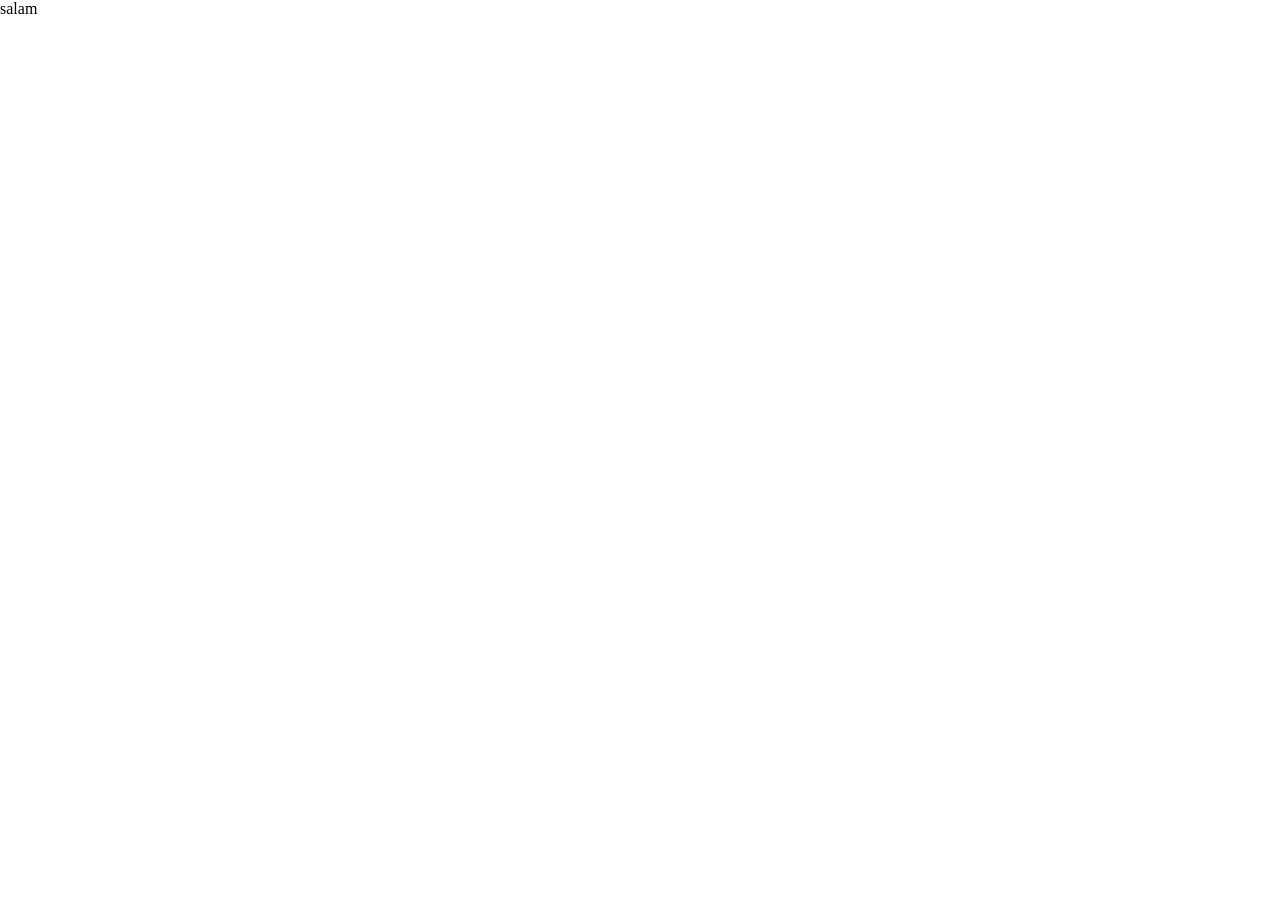
==== commit 8a8829fb: "Merge branch 'Elemxan' of https://github.com/mrrrrrsksk/Betta-Team into Elemxan" ====
--- a/index.html
+++ b/index.html
@@ -1,260 +1,15 @@
 <!DOCTYPE html>
-<html lang="ru">
+<html lang="en">
 
 <head>
     <meta charset="UTF-8">
     <meta name="viewport" content="width=device-width, initial-scale=1.0">
     <link rel="stylesheet" href="style.css">
+    <title>Sinxronizasiya</title>
+</head>
 
-</head>
 <body>
-    <header>
-        <div class="container">
-            <div class="header-part1">
-                <img src="img/logodark.svg" alt="logo" id="header-logo">
-            </div>
-             
-            <br>
-            <br>
+    <p>salam</p>
+</body>
 
-            <div class="header-part2">
-                <div class="header-info">
-                    <img src="img/globe.svg" alt="globe">
-                    <p class="header-p">онлайн-курс</p>
-                </div>
-
-                <div class="header-info">
-                    <img src="img/time.svg" alt="time">
-                    <p class="header-p">18 часов</p>
-                </div>
-
-                <div class="header-info">
-                    <img src="img/calendar.svg" alt="calendar">
-                    <p class="header-p">8 сентября</p>
-                </div>
-            </div>
-
-            <br>
-
-            <div class="header-part3">
-                <div class="headertext">
-                    <h1>Как смотреть<br>кино</h1>
-
-                    <p class="header-p">За 8 занятий станем активными зрителями<br>и разберёмся в кинопроцессе</p>
-                </div>
-
-                <div class="h-pic">
-                    <img src="img/Group2.svg" alt="producer" class="header-person">
-                </div>
-
-                <div class="header-bluebox">
-                    <div class="header-p2">
-                        <p class="viewer">Зритель для меня <br>
-                            не потребитель моей продукции,<br>
-                             не судья, а соучастник
-                            творчества,
-                            соавтор.</p>
-                        <p class="tarkovskiy">Андрей Тарковский</p>
-                    </div>
-                </div>
-
-            </div>
-        </div>
-    </header>
-
-    <main>
-
-        <section class="course">
-            <div class="container">
-                <div class="top-info">
-                <div class="course-entry">
-                        <h1>О курсе</h1>
-                
-                <p>Порой фильмы устроены сложнее четырёхтомных романов. Но читать книги учат со школы, а смотреть кино — нет. При этом без подготовки бывает трудно получить от просмотра удовольствие.</p>
-                <p>На курсе из 8 занятий научимся быть осознанными зрителями. Познакомимся с этапами кинопроизводства и узнаем, как смотреть кино глазами сценариста, режиссёра и монтажёра. Разберёмся в особенностях жанров и рассмотрим важнейшие картины, от «Гражданина Кейна» до «Матрицы».</p>
-                </div>
-
-                <div class="camera">
-                <img src="img/grup.svg" alt="kameraman">
-                </div>
-                </div>
-
-
-                <div class="bottom-info">
-                    <div class="second-pht">
-                    <img src="img/Frame.svg" alt="balaca-kam">
-                    </div>
-
-                    <div class="course-table">                   
-                        <div class="box">
-                        <h3>8 занятий </h3>
-                        <p>Для погружения<br>в кинематограф</p>
-                    </div>
-                    <div class="box">
-                        <h3>2 часа</h3>
-                        <p>Длительность<br>каждого занятия</p>
-                    </div>
-                    <div class="box">
-                        <h3>3 недели</h3>
-                        <p>Длительность<br>курса</p>
-                    </div>
-                    </div>
-                </div>
-            </div>
-        </section>
-    </main>
-
-
-            <div class="container"></div>
-        </section>
-        <!--Text 2 / Hamid's work-->
-        <div id="format">
-            <div class="container">
-                <h2>Формат занятий</h2>
-                <div class="format-text-block">
-                    <div class="format-text">
-                        <b>Вебинары</b>
-                        <br>
-                        Занятия проходят онлайн в режиме вебинаров с преподавателем
-                    </div>
-                    <div class="format-text">
-                        <b>Доступ навсегда</b>
-                        <br>
-                        Если вы не успели на вебинар, всегда можете посмотреть запись в личном кабинете
-                    </div>
-                    <div class="format-text">
-                        <b>Общение</b>
-                        <br>
-                        Вы можете задать вопрос преподавателю на занятии
-                    </div>
-                </div>
-            </div>
-        </div>
-
-        <!--Text 3 / Hamid's work-->
-        <div id="info">
-            <div class="container">
-                <h2>Что узнаем</h2>
-                <ul>
-                    <li>
-                        Кто чем занят в съёмочной группе; 
-                    </li>
-                    <li>
-                        На какие этапы делится кинопроизводство;
-                    </li>
-                    <li>
-                        Как выглядит сценарий фильма и как он меняется по ходу съёмок;
-                    </li>
-                    <li>
-                        Какими методами режиссёры заставляют нас смеяться, плакать и грустить;
-                    </li>
-                    <li>
-                        Как построение кадра, музыка и свет помогают считывать заложенные в фильм смыслы;
-                    </li>
-                    <li>
-                        Какие жанры есть в кино и как от них зависит работа операторов, осветителей и монтажёров;
-                    </li>
-                    <li>
-                        Как, зная всё это, понимать, о чем фильм.
-                    </li>
-                </ul>
-            </div>
-        </div>
-
-        <div id="program">
-            <div class="container"></div>
-
-        <section id="format">
-            <div class="container"></div>
-        </section>
-
-        <section id="info-section">
-            <div class="container"></div>
-        </section>
-        <div id="proqram">
-            <div class="container">
-                <h2 class="roboto-slab">Программа курса</h2>
-                <div class="cards roboto">
-                    <div class="card">
-                        <img src="img/Rectangle 5.svg" alt="img">
-                        <div class="textblock">
-                            <h3>1. Как создают кино</h3>
-                            <p>8 сентября 20:00<br />Данила Кузнецов</p>
-                        </div>
-                    </div>
-                    <div class="card">
-                        <img src="img/Rectangle 7.svg" alt="img">
-                        <div class="textblock">
-                            <h3>2. Взгляд драматурга</h3>
-                            <p>10 сентября 20:00<br />Данила Кузнецов</p>
-                        </div>
-                    </div>
-                    <hr />
-                    <div class="card">
-                        <img src="img/Rectangle 9.svg" alt="img">
-                        <div class="textblock">
-                            <h3>3. Взгляд режиссёра</h3>
-                            <p>13 сентября 13:00<br />Данила Кузнецов</p>
-                        </div>
-                    </div>
-                    <div class="card">
-                        <img src="img/Rectangle 13.svg" alt="img">
-                        <div class="textblock">
-                            <h3>4. Взгляд монтажёра</h3>
-                            <p>15 сентября 20:00<br />Данила Кузнецов</p>
-                        </div>
-                    </div>
-                    <div class="card">
-                        <img src="img/Rectangle 14.svg" alt="img">
-                        <div class="textblock">
-                            <h3>5. Жанры в кино</h3>
-                            <p>17 сентября 20:00<br />Данила Кузнецов</p>
-                        </div>
-                    </div>
-                    <hr />
-                    <div class="card">
-                        <img src="img/Rectangle 15.svg" alt="img">
-                        <div class="textblock">
-                            <h3>6. Язык кино. Семинар</h3>
-                            <p>20 сентября 13:00<br />Данила Кузнецов</p>
-                        </div>
-                    </div>
-                    <div class="card">
-                        <img src="img/Rectangle 19.svg" alt="img">
-                        <div class="textblock">
-                            <h3>7. Взгляд кинокритика</h3>
-                            <p>21 сентября 19:00<br />Дмитрий Скворцов</p>
-                        </div>
-                    </div>
-                    <div class="card">
-                        <img src="img/Rectangle 20.svg" alt="img">
-                        <div class="textblock">
-                            <h3>8. Осознанный зритель.<br />Семинар</h3>
-                            <p>22 сентября 19:00<br />Дмитрий Скворцов</p>
-                        </div>
-                    </div>
-                </div>
-            </div>
-
-        </div>
-    </main>
-
-    <div id="bg-grey">
-        <div class="container">
-
-        </div>
-    </div>
-
-    <div id="bg-green">
-        <div class="container"></div>
-    </div>
-
-    <footer>
-        <div class="container"></div>
-    </footer>
-</body>
-</html>
-
-                
-
- +</html>
--- a/style.css
+++ b/style.css
@@ -1,739 +1,7 @@
 @import url('https://fonts.googleapis.com/css2?family=Inter:ital,opsz,wght@0,14..32,100..900;1,14..32,100..900&family=Lato:ital,wght@0,100;0,300;0,400;0,700;0,900;1,100;1,300;1,400;1,700;1,900&family=Montserrat:ital,wght@0,100..900;1,100..900&family=Open+Sans:ital,wght@0,300..800;1,300..800&family=Raleway:ital,wght@0,100..900;1,100..900&family=Roboto+Slab:wght@100..900&family=Roboto:ital,wght@0,100..900;1,100..900&display=swap');
+
 * {
-    margin: 0;
-    padding: 0;
     box-sizing: border-box;
-
-}
-
-
-.container {
-    padding: 30px 20px;
-    max-width: 601px;
-    margin: 0 auto;
-}
-
-@media(min-width: 375px) and (max-width: 601px) {
-    .course-entry h1 {
-        font-family: "Roboto Slab", sans-serif;
-        margin-bottom: 25px;
-        font-size: 26px;
-        font-weight: 700;
-    }
-    .container{
-        padding: 0 36px;
-
-    }
-    .course-entry p {
-        font-weight: 400;
-        font-size: 12px;
-        line-height: 1.45;
-        margin-bottom: 20px;
-        font-family: "Roboto", sans-serif;
-    }
-
-    .camera {
-        display: flex;
-        justify-content: center;
-        margin: 40px 0;
-    }
-
-    .camera img {
-        width: 100%;
-        max-width: 340px;
-        height: 200px;
-    }
-
-    .course-table {
-        padding-right: 100px;
-        display: grid;
-        grid-template-columns: 1fr 1fr; 
-        gap: 40px 20px;
-        font-family: "Roboto", sans-serif;
-    }
-    .box p{
-        font-weight: 400px;
-        font-size: 10px;
-    }
-    .box:nth-child(3) {
-        grid-column: 1;
-    }
-
-    .box h3 {
-        font-weight: 700;
-        font-size: 12px;
-        margin-bottom: 8px;
-    }
-
-
-    .second-pht {
-        display: none;
-    }
-}
-
-/* ///////////////////////////////////////////////////////////////////////// */
-/* tablet */
-
-
-@media screen and (min-width:601px) and (max-width:990px){
-
-*{
-    margin:0;
-    padding:0;
-    box-sizing:border-box;
-}
-
-body{
-    font-family: Arial, Helvetica, sans-serif;
-
-}
-.container {
-    padding: 0 36px;
-}
-
-.roboto {
-    font-family: Roboto;
-}
-
-.roboto-slab {
-    font-family: "Roboto Slab";
-}
-
-#proqram {
-    padding-bottom: 47px;
-}
-
-#proqram .container {
-    margin: 0px auto;
-}
-
-#proqram .cards {
-    display: flex;
-    flex-direction: row;
-    flex-wrap: wrap;
-    justify-content: center;
-}
-
-#proqram .card {
-    border-radius: 37px;
-    margin: 25px 0px;
-    box-shadow: 0 10px 30px rgba(0, 0, 0, 0.15);
-}
-
-#proqram .cards hr {
-    width: 100%;
-    height: 1px;
-    background-color: #D9D9D9;
-    opacity: 100%;
-}
-
-#proqram .textblock {
-    font-size: 12px;
-    padding: 20px;
-}
-
-#proqram h3 {
-    font-size: 14px;
-}
-
-#proqram h2 {
-    font-size: 26px;
-    margin-bottom: 95px;
-}
-
-@media screen and (min-width:850px) {
-    #proqram .cards {
-        justify-content: left;
-        gap: 20px;
-    }
-
-    #proqram hr {
-        display: none;
-    }
-
-    #proqram .textblock {
-        font-size: 14px;
-    }
-
-    #proqram h3 {
-        font-size: 17px;
-    }
-
-    #proqram h2 {
-        font-size: 47px;
-        margin-bottom: 35px;
-    }
-
-    #proqram {
-        padding-bottom: 110px;
-    }
-body {
-    font-family: "Roboto", sans-serif;
-    line-height: 1.5;
-}
-
-.container {
-    max-width: 1200px;
-    margin: 0 auto;
-    padding: 0 36px;
-}
-
-#header-logo {
-    /* width: 120px; */
-    width: 52.18px;
-    margin-top: 36px;
-    /* margin-bottom: 20px; */
-    display: block;
-}
-
-.header-part2 {
-    display: flex;
-    gap: 30px;
-    margin-bottom: -10px;
-}
-
-.header-info {
-    display: flex;
-    align-items: center;
-    gap: 8px;
-}
-
-.header-info img {
-    width: 18px;
-    height: 18px;
-}
-
-
-.header-part3 {
-    max-width: 800px;
-}
-
-
-.header-p {
-    font-size: 10px;
-    font-family: "Roboto", sans-serif;
-    color: #333;
-}
-
-
-h1 {
-    font-size: clamp(32px, 5vw, 48px);
-    font-family: "Roboto Slab", serif;
-    margin-bottom: 20px;
-    font-weight: 700;
-    line-height: 1;
-}
-
-
-
-.header-p2 {
-    background-color: #1E4681;
-    color: white;
-    padding: 15px;
-    /* width: 80%; */
-    max-width: 475px;
-    border-radius: 4px;
-    margin-top: 60px;
-}
-
-.viewer {
-    font-family: "Roboto Slab", serif;
-    font-size: 11px;
-    line-height: 1.4;
-    margin-bottom: 15px;
-}
-
-.tarkovskiy {
-    font-size: 10px;
-    font-family: "Roboto", sans-serif;
-    text-align: right;
-}
-
-main section {
-    padding: 60px 0;
-}
-
-.header-part3 {
-    display: flex;
-    flex-wrap: wrap;
-}
-
-.header-part3 img {
-    width: 30vw;
-
-}
-
-.h-pic {
-    display: flex;
-    justify-content: end;
-    width: 100%;
-}
-
-
-
-.header-part3 {
-    max-width: 800px;
-}
-
-
-
-
-@media (min-width:601px) and (max-width:990px) {
-
-    .viewer {
-        font-size: 14px;
-    }
-
-    .tarkovskiy {
-        font-size: 12px;
-    }
-
-    .header-part3 {
-        max-width: 100%;
-    }
-
-    .header-part2 {
-        gap: 20px;
-    }
-.container{
-    width:90%;
-    margin:auto;
-}
-
-
-
-.top-info{
-    display:flex;
-    justify-content:space-between;
-    align-items:center;
-    gap:70px;
-    margin-bottom:50px;
-}
-
-.course-entry h1{
-    font-family: "Roboto Slab", sans-serif;
-    font-size:32px;
-    font-weight:700;
-    margin-bottom:20px;
-}
-
-.course-entry p{
-    font-family: "Roboto", sans-serif;
-    font-weight: 400;
-    font-size:14px;
-    line-height:130%;
-    margin-bottom:15px;
-}
-
-.camera img{
-    width:220px;
-}
-
-
-.bottom-info{
-    display:flex;
-    align-items:center;
-    gap:40px;
-}
-
-.second-pht img{
-    width:180px;
-}
-
-.course-table{
-    display:flex;
-    gap:40px;
-}
-
-.box h3{
-    font-family: "Roboto", sans-serif;
-    font-weight: 700;
-    font-size:15px;
-    margin-bottom:8px;
-}
-
-.box p{
-    font-family: "Roboto", sans-serif;
-    font-size:11px;
-    font-weight: 400;
-}
-
-}
-/* ///////////////////////////////////////////////////////////////// */
-/* komputere gore */
-
-
-@media screen and (min-width: 991px) {
-    .container {
-        width: 100%;
-        max-width: 1440px;
-        margin: 0 auto;
-    }
-
-    .top-info {
-        display: flex;
-        justify-content: space-between;
-        align-items: flex-start;
-        padding: 6.3vw 5vw 4.4vw 8.6vw;
-        gap: 5vw;
-    }
-
-    .course-entry {
-        flex: 1;
-        max-width: 50vw;
-    }
-
-    .course-entry h1 {
-
-        font-family: "Roboto Slab", sans-serif;
-        font-size: 55px;
-        font-weight: 700;
-        margin-bottom: 2.5vw;
-    }
-
-    .course-entry p {
-        font-family: "Roboto", sans-serif;
-        font-size: 24px;
-        line-height: 1.5;
-        margin-bottom: 2vw;
-        font-weight: 400;
-    }
-
-    .camera {
-        width: 23.8vw;
-        flex-shrink: 0;
-        margin-right: 5vw;
-    }
-
-    .camera img {
-        margin-top: 70px;
-        width: 100%;
-        height: auto;
-        display: block;
-    }
-
-    .bottom-info {
-        display: flex;
-        align-items: flex-start;
-        gap: 9.8vw;
-        padding-left: 8.6vw;
-        margin-top: 2vw;
-        margin-bottom: 5vw;
-    }
-
-    .second-pht {
-        width: 15.4vw;
-        flex-shrink: 0;
-    }
-
-    .second-pht img {
-        width: 100%;
-        height: auto;
-        display: block;
-    }
-
-    .course-table {
-        display: flex;
-        gap: 8vw;
-        padding-top: 3vw;
-    }
-
-    .box {
-        flex-shrink: 0;
-    }
-
-    .box h3 {
-        font-family: "Roboto", sans-serif;
-        font-size: 25px;
-        font-weight: 700;
-        margin-bottom: 1vw;
-    }
-
-    .box p {
-        font-family: "Roboto", sans-serif;
-        font-weight: 400;
-        font-size: 18px;
-        line-height: 1.3;
-        width: 12vw;
-    }
-}
-
-    .header-pictures {
-        justify-content: flex-end;
-    }
-
-    .h-pic img {
-        height: 206px;
-        width: 176px;
-        margin-top: -60px;
-    }
-
-    .header-bluebox {
-        width: 100%;
-        display: flex;
-        justify-content: center;
-        align-items: center;
-        margin-top: 40px;
-    }
-
-    /* .header-part3 .header-p {
-        width: 50%;
-        } */
-
-    .header-p {
-        font-size: 12px;
-    }
-
-
-    #header-logo {
-        width: 64.87px;
-        height: 38.23px;
-    }
-
-}
-
-@media (min-width: 991px) {
-
-    .header-part3 {
-        display: flex;
-        flex-wrap: wrap;
-        justify-content: space-between;
-        align-items: flex-start;
-        max-width: 100%;
-    }
-
-    .viewer {
-        font-size: 25px;
-    }
-
-    .tarkovskiy {
-        font-size: 20px;
-    }
-
-
-    .header-pictures {
-        width: 40%;
-        display: flex;
-        justify-content: flex-end;
-    }
-
-    .h-pic img {
-        height: 356px;
-        width: 304px;
-        margin-top: -120px;
-    }
-
-
-    .header-p {
-        font-size: clamp(10px, 3vw, 24px)
-    }
-
-
-    .header-p2 {
-        margin-top: 60px;
-    }
-
-    .header-bluebox {
-        width: 100%;
-        display: flex;
-        justify-content: center;
-        align-items: center;
-        margin-top: 40px;
-        margin-left: 40px;
-    }
-
-
-    .header-p {
-        font-size: 16px;
-    }
-
-    #header-logo {
-        width: 112px;
-        height: 66px;
-    }
-
-
-
-@media (min-width:601px) and (max-width:990px){
-
-.header-part3{
-max-width:100%;
-}
-
-.header-part2{
-gap:20px;
-}
-
-.header-pictures{
-justify-content:flex-end;
-}
-
-.h-pic img{
-height:206px;
-width:176px;
-margin-top:-60px;
-}
-
- .header-bluebox {
-        width: 100%;
-        display: flex;
-        justify-content: center;
-        align-items: center;
-        margin-top: 40px;
-    }
-
- /* .header-part3 .header-p {
-        width: 50%;
-    } */
-
-    .header-p{
-       width: 80%;
-       font-size: 10px;
-    } 
-
-
-    #header-logo{
-        width: 64.87px;
-        height: 38.23px;
-    }
-
-#format,
-#info {
-    font-family: Roboto, sans-serif;
-}
-
-#format h2,
-#info h2 {
-    font-family: "Roboto Slab", sans-serif;
-}
-
-.format-text b {
-    color: #1E4681;
-}
-
-
-/* Mobile */
-.container {
-    padding: 0 36px;
-}
-
-#format h2,
-#info h2 {
-    font-size: 26px;
-    font-weight: 700;
-}
-
-.format-text {
-    margin-top: 30px;
-    font-weight: 400;
-    font-size: 10px;
-    padding-right: 90px;
-}
-
-.format-text b {
-    font-weight: 700;
-    font-size: 12px;
-}
-
-#info {
-    margin-top: 60px;
-}
-
-#info ul {
-    font-weight: 400;
-    font-size: 12px;
-    margin-top: 20px;
-    list-style-position: inside;
-}
-
-
-/* Tablet */
-@media (min-width: 601px) and (max-width: 991px) {
-    .container {
-        padding: 0 71px;
-    }
-
-    #format h2,
-    #info h2 {
-        font-weight: 700;
-        font-size: 32px;
-    }
-
-    .format-text {
-        margin-top: 50px;
-        font-weight: 400;
-        padding-right: 0;
-        font-size: 9px;
-    }
-
-    .format-text b {
-        font-weight: 700;
-        font-size: 14px;
-    }
-
-    .format-text-block {
-        display: flex;
-        flex-direction: row;
-        justify-content: space-between;
-        padding-right: 60px;
-        gap: 50px;
-    }
-
-    #info {
-        margin-top: 100px;
-    }
-
-    #info ul {
-        margin-top: 20px;
-        font-weight: 400;
-        font-size: 12px;
-        padding-right: 100px;
-    }
-}
-
-/* Desktop */
-@media (min-width: 991px) {
-    .container {
-        padding: 0 121px;
-    }
-
-    #info h2,
-    #format h2 {
-        font-weight: 700;
-        font-size: 55px;
-    }
-
-    .format-text {
-        font-weight: 400;
-        font-size: 14px;
-        margin-top: 50px;
-        padding-right: 0;
-        width: 220px;
-    }
-
-    .format-text b {
-        font-weight: 700;
-        font-size: 21px;
-    }
-
-    .format-text-block {
-        display: flex;
-        flex-direction: row;
-        justify-content: space-between;
-        gap: 50px;
-        padding-right: 100px;
-    }
-
-    #info {
-        margin-top: 100px;
-    }
-
-    #info ul {
-        margin-top: 40px;
-        font-size: 18px;
-        font-weight: 400;
-        padding-right: 150px;
-        list-style-position: inside;
-    }
-}
-
+    margin: 0px;
+    padding: 0px;
+}
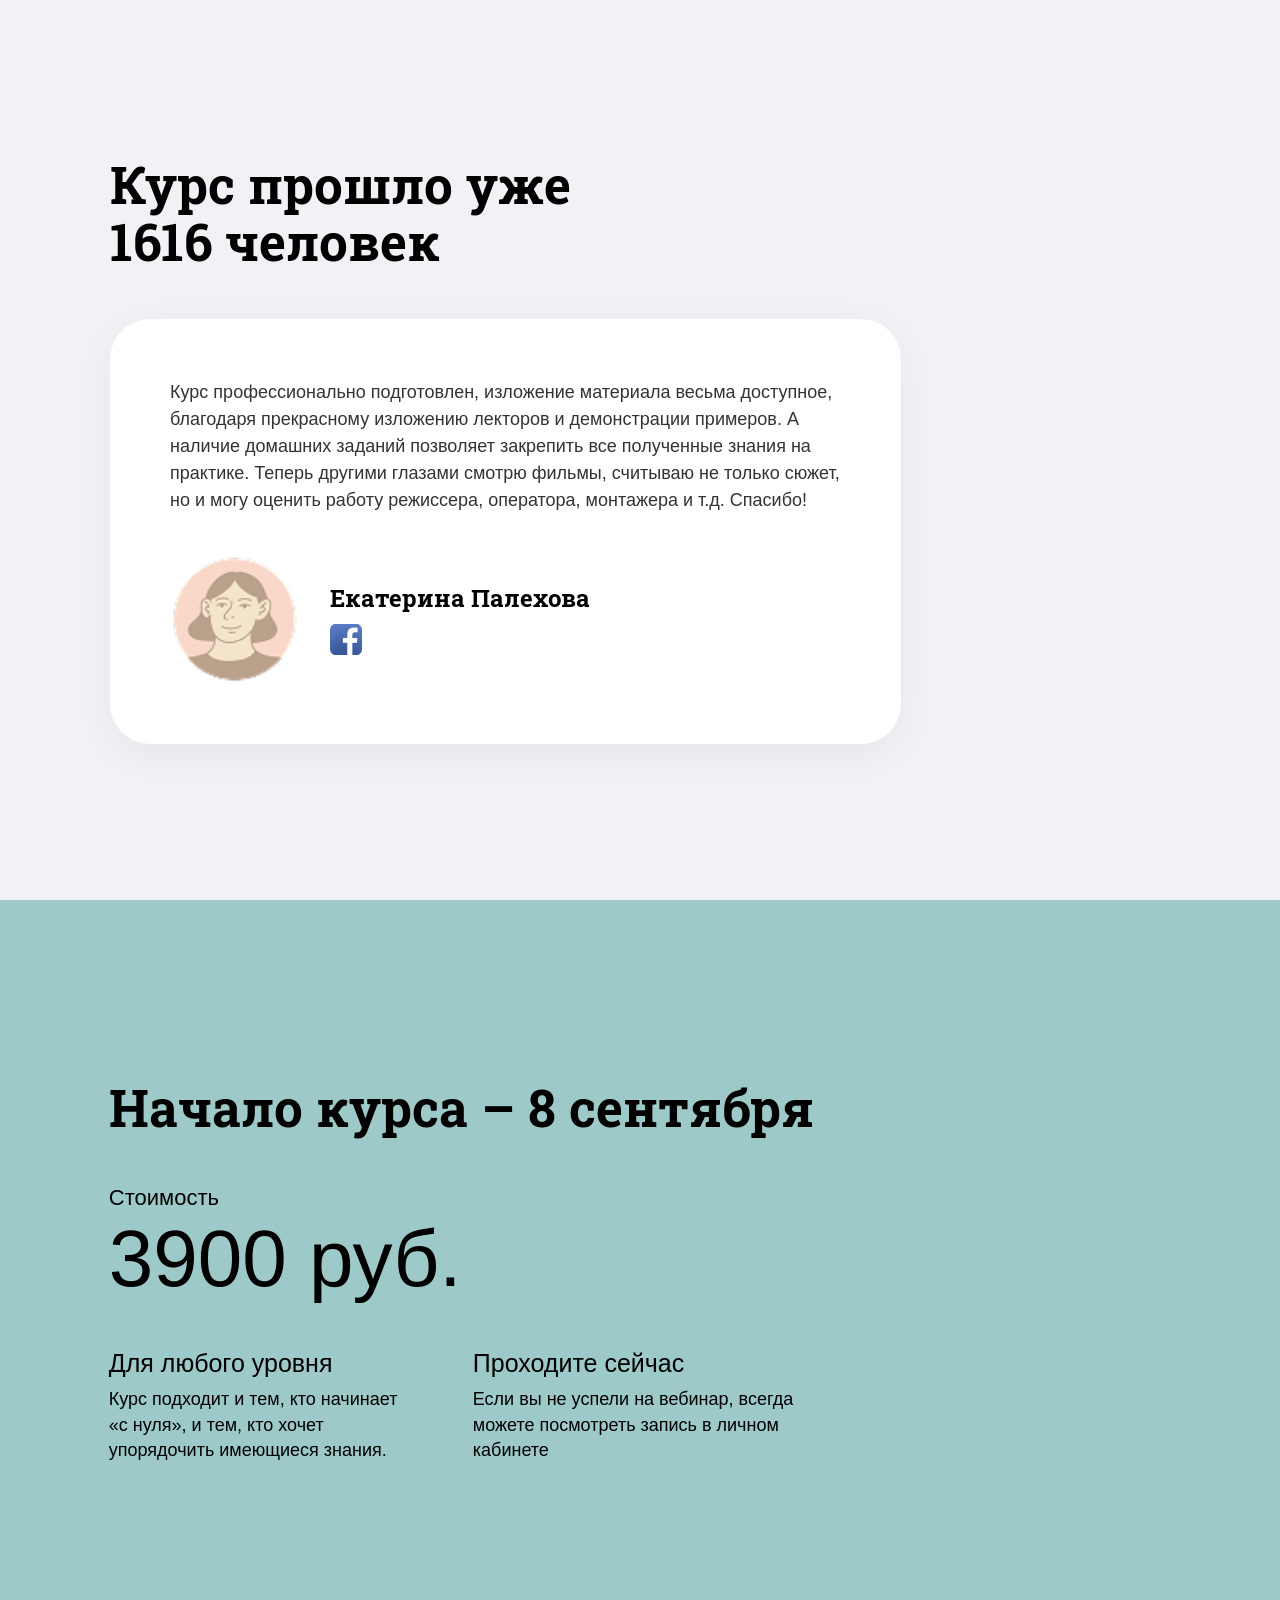
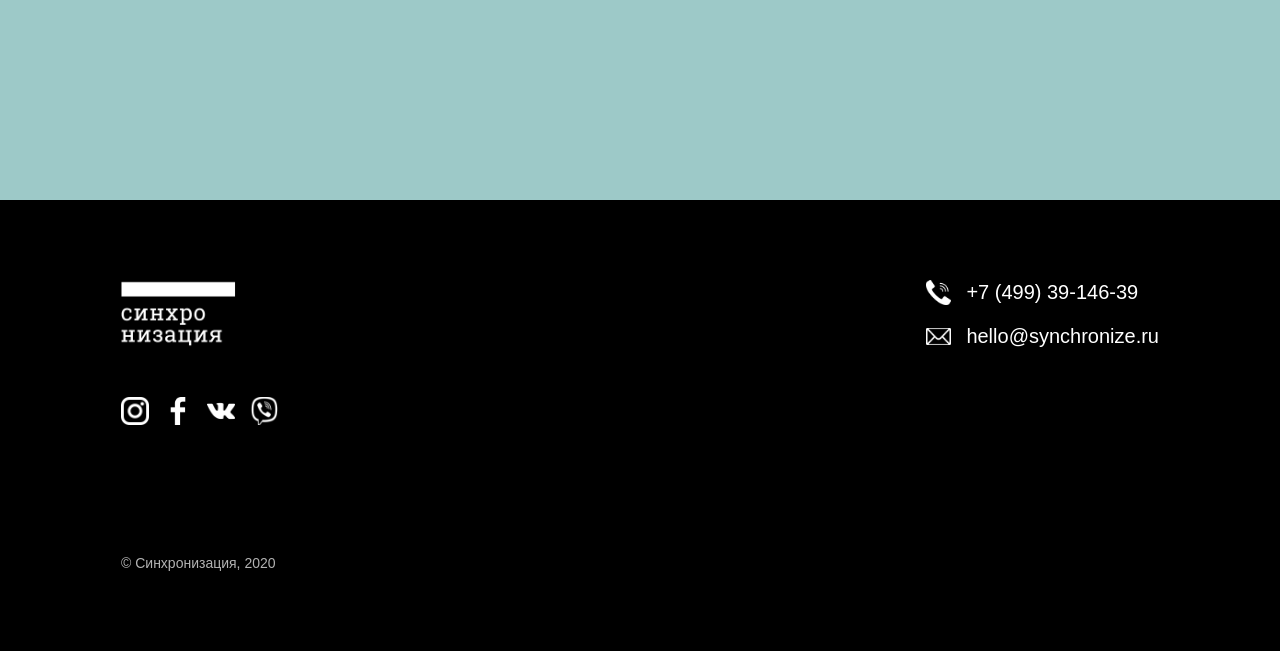
==== commit 788fea15: "footer final" ====
--- a/index.html
+++ b/index.html
@@ -1,15 +1,90 @@
 <!DOCTYPE html>
 <html lang="en">
-
 <head>
     <meta charset="UTF-8">
     <meta name="viewport" content="width=device-width, initial-scale=1.0">
     <link rel="stylesheet" href="style.css">
-    <title>Sinxronizasiya</title>
+    <title>Document</title>
 </head>
+<body>
 
-<body>
-    <p>salam</p>
+    
+<section id="bg-grey"> <div class="reviews-container">
+        <h2 class="title">Курс прошло уже <br> 1616 человек</h2>
+        
+        <div class="review-card">
+            <p class="review-text">
+                Курс профессионально подготовлен, изложение материала весьма доступное, благодаря прекрасному изложению лекторов и демонстрации примеров. А наличие домашних заданий позволяет закрепить все полученные знания на практике. Теперь другими глазами смотрю фильмы, считываю не только сюжет, но и могу оценить работу режиссера, оператора, монтажера и т.д. Спасибо!
+            </p>
+            
+            <div class="review-footer">
+                <img src="img/1 9.png" class="avatar" alt="Екатерина Палехова">
+                
+                <div class="user-meta">
+                    <h4 class="user-name">Екатерина Палехова</h4>
+                    <img src="img/bluefb.svg" class="facebook-icon" alt="Facebook">
+                </div>
+            </div>
+        </div>
+    </div>
+</section>
+
+
+
+
+
+
+<div id="bg-green">
+    <h1 class="title">Начало курса – 8 сентября</h1>
+    
+    <span class="price-label">Стоимость</span>
+    <div class="price">3900 руб.</div>
+
+    <div class="info">
+        <div class="info-box">
+            <h3 class="info-title">Для любого уровня</h3>
+            <p class="info-text">Курс подходит и тем, кто начинает «с нуля», и тем, кто хочет упорядочить имеющиеся знания.</p>
+        </div>
+
+        <div class="info-box">
+            <h3 class="info-title">Проходите сейчас</h3>
+            <p class="info-text">Если вы не успели на вебинар, всегда можете посмотреть запись в личном кабинете</p>
+        </div> </div>
+</div>
+
+
+
+
+
+<footer class="footer">
+    <div class="container footer-container">
+
+        <div class="footer-left">
+            <div class="logo">
+                <img src="img/logowhite.svg" alt="Синхронизация Лого">
+            </div>
+            <div class="socials">
+                <img src="img/instagram.svg" alt="">
+                <img src="img/fb.svg" alt="">
+                <img src="img/vk.svg" alt="">
+                <img src="img/fakewp.svg" alt="">
+            </div>
+        </div>
+
+        <div class="footer-right">
+            <div class="item">
+                <img src="img/phone.svg" alt="">
+                <span>+7 (499) 39-146-39</span>
+            </div>
+            <div class="item">
+                <img src="img/mail.svg" alt="">
+                <a href="mailto:hello@synchronize.ru">hello@synchronize.ru</a>
+            </div>
+        </div>
+
+        <p class="copyright">© Синхронизация, 2020</p>
+
+    </div>
+</footer>
 </body>
-
-</html>+</html>
--- a/style.css
+++ b/style.css
@@ -1,7 +1,279 @@
-@import url('https://fonts.googleapis.com/css2?family=Inter:ital,opsz,wght@0,14..32,100..900;1,14..32,100..900&family=Lato:ital,wght@0,100;0,300;0,400;0,700;0,900;1,100;1,300;1,400;1,700;1,900&family=Montserrat:ital,wght@0,100..900;1,100..900&family=Open+Sans:ital,wght@0,300..800;1,300..800&family=Raleway:ital,wght@0,100..900;1,100..900&family=Roboto+Slab:wght@100..900&family=Roboto:ital,wght@0,100..900;1,100..900&display=swap');
+@import url('https://fonts.googleapis.com/css2?family=Roboto+Slab:wght@700&family=Inter:wght@550&display=swap');
 
 * {
+    margin: 0;
+    padding: 0;
     box-sizing: border-box;
-    margin: 0px;
-    padding: 0px;
+}
+
+body {
+    width: 100%;
+    min-height: 100vh;
+    background-color: #f0f2f5;
+    overflow-x: hidden;
+}
+
+#bg-grey {
+    width: 100%;
+    min-height: 100vh;
+    display: flex;
+    flex-direction: column;
+    justify-content: center; 
+    padding: 80px 8.6%; 
+    background-color: #f0f2f5;
+}
+
+.title {
+    white-space: nowrap; 
+    width: max-content;
+    
+    display: block;
+    font-family: 'Roboto Slab', serif;
+    font-weight: 700;
+    font-size: clamp(30px, 4vw, 55px); 
+    line-height: 1.1;
+    color: #000;
+    margin-bottom: 50px;
+}
+
+
+.reviews-container {
+    width: 100%;
+    max-width: 1440px; 
+    margin: 0 auto;
+}
+.review-card {
+    width: 100%;
+    max-width: 791px;
+    background: #ffffff;
+    border-radius: 40px; 
+    box-shadow: 0 10px 40px rgba(0, 0, 0, 0.05);
+    padding: clamp(30px, 5vw, 60px);
+    display: flex;
+    flex-direction: column;
+    gap: 40px; 
+}
+
+.review-text {
+    font-family: 'Inter', sans-serif;
+    font-size: 18px;
+    line-height: 1.5;
+    color: #333;
+    font-weight: 500;
+}
+
+
+.review-footer {
+    display: flex;
+    align-items: center;
+    gap: 30px;
+}
+
+.avatar {
+    width: 130px; 
+    height: 130px;
+    border-radius: 50%;
+    object-fit: cover;
+}
+
+.user-meta {
+    display: flex;
+    flex-direction: column;
+    gap: 10px;
+}
+
+.user-name {
+    font-family: 'Roboto Slab', serif;
+    font-size: 24px;
+    font-weight: 700;
+    color: #000;
+}
+
+.facebook-icon {
+    width: 32px;
+    height: auto;
+}
+
+
+@media (max-width: 600px) {
+    #bg-grey {
+        padding: 40px 20px;
+    }
+    
+    .review-card {
+        padding: 30px 20px;
+        gap: 30px;
+    }
+
+    .review-footer {
+        flex-direction: row; 
+        align-items: center;
+    }
+
+    .avatar {
+        width: 80px;
+        height: 80px;
+    }
+
+    .user-name {
+        font-size: 18px;
+    }
+}
+
+
+#bg-green {
+    background-color: #9DC9C8;
+    width: 100%;
+    padding: 179px 20px 264px clamp(20px, 8.5vw, 122px);
+    font-family: 'Roboto', sans-serif;
+    min-height: 100vh;
+}
+
+.price-label {
+    font-size: 22px;
+    margin-bottom: 8px;
+    display: block;
+}
+
+.price {
+    max-width: 481px;
+    width: 100%;
+    font-size: clamp(48px, 8vw, 80px);
+    font-weight: 500;
+    line-height: 1;
+    margin-bottom: 50px;
+}
+
+.info {
+    display: flex;
+    flex-wrap: wrap;
+    gap: 70px;
+}
+
+.info-box {
+    max-width: 294px;
+    width: 100%;
+    min-width: 280px;
+}
+
+.info-box:last-child {
+    max-width: 322px;
+}
+
+.info-title {
+    font-size: 25px;
+    margin-bottom: 9px;
+    font-weight: 400;
+}
+
+.info-text {
+    font-size: 18px;
+    line-height: 1.4;
+}
+
+@media (max-width: 768px) {
+    #bg-green {
+        padding-top: 60px;
+        padding-bottom: 60px;
+    }
+    .info {
+        gap: 40px;
+    }
+}
+
+.footer {
+    background-image: url('img/Rectangle%2024.png'); 
+    background-repeat: no-repeat;
+    background-size: cover;
+    background-position: center; 
+    color: white;
+    padding: 80px 0;
+    font-family: 'Roboto', sans-serif;
+    width: 100%;
+}
+
+.footer-container {
+    display: flex;
+    justify-content: space-between;
+    flex-wrap: wrap;
+    padding: 0 121px; 
+    max-width: 1440px;
+    margin: 0 auto;
+}
+
+.footer-left {
+    display: flex;
+    flex-direction: column;
+}
+
+.logo img {
+    width: 115px;
+    margin-bottom: 45px;
+}
+
+.socials {
+    display: flex;
+    gap: 15px;
+    margin-bottom: 50px;
+}
+
+.socials img {
+    width: 28px;
+}
+
+.footer-right {
+    display: flex;
+    flex-direction: column;
+    gap: 20px;
+    align-items: flex-start; 
+}
+
+.item {
+    display: flex;
+    align-items: center;
+    gap: 15px;
+}
+
+.item img {
+    width: 25px; 
+    height: auto;
+    flex-shrink: 0; 
+    object-fit: contain;
+}
+
+.item span, .item a {
+    color: white;
+    text-decoration: none;
+    font-size: 20px;
+}
+
+/* Masaüstü üçün copyright həmişə alta düşür */
+.copyright {
+    width: 100%; 
+    margin-top: 80px;
+    font-size: 14px;
+    opacity: 0.7;
+}
+
+/* MOBİL GÖRÜNÜŞ (REZiN FORMA) */
+@media (max-width: 768px) {
+    .footer-container {
+        flex-direction: column;
+        padding: 0 20px;
+    }
+
+    .footer-left {
+        order: 1;
+    }
+
+    .footer-right {
+        order: 2;
+        margin-top: 40px;
+    }
+
+    .copyright {
+        order: 3; 
+        margin-top: 60px;
+        text-align: left;
+    }
 }
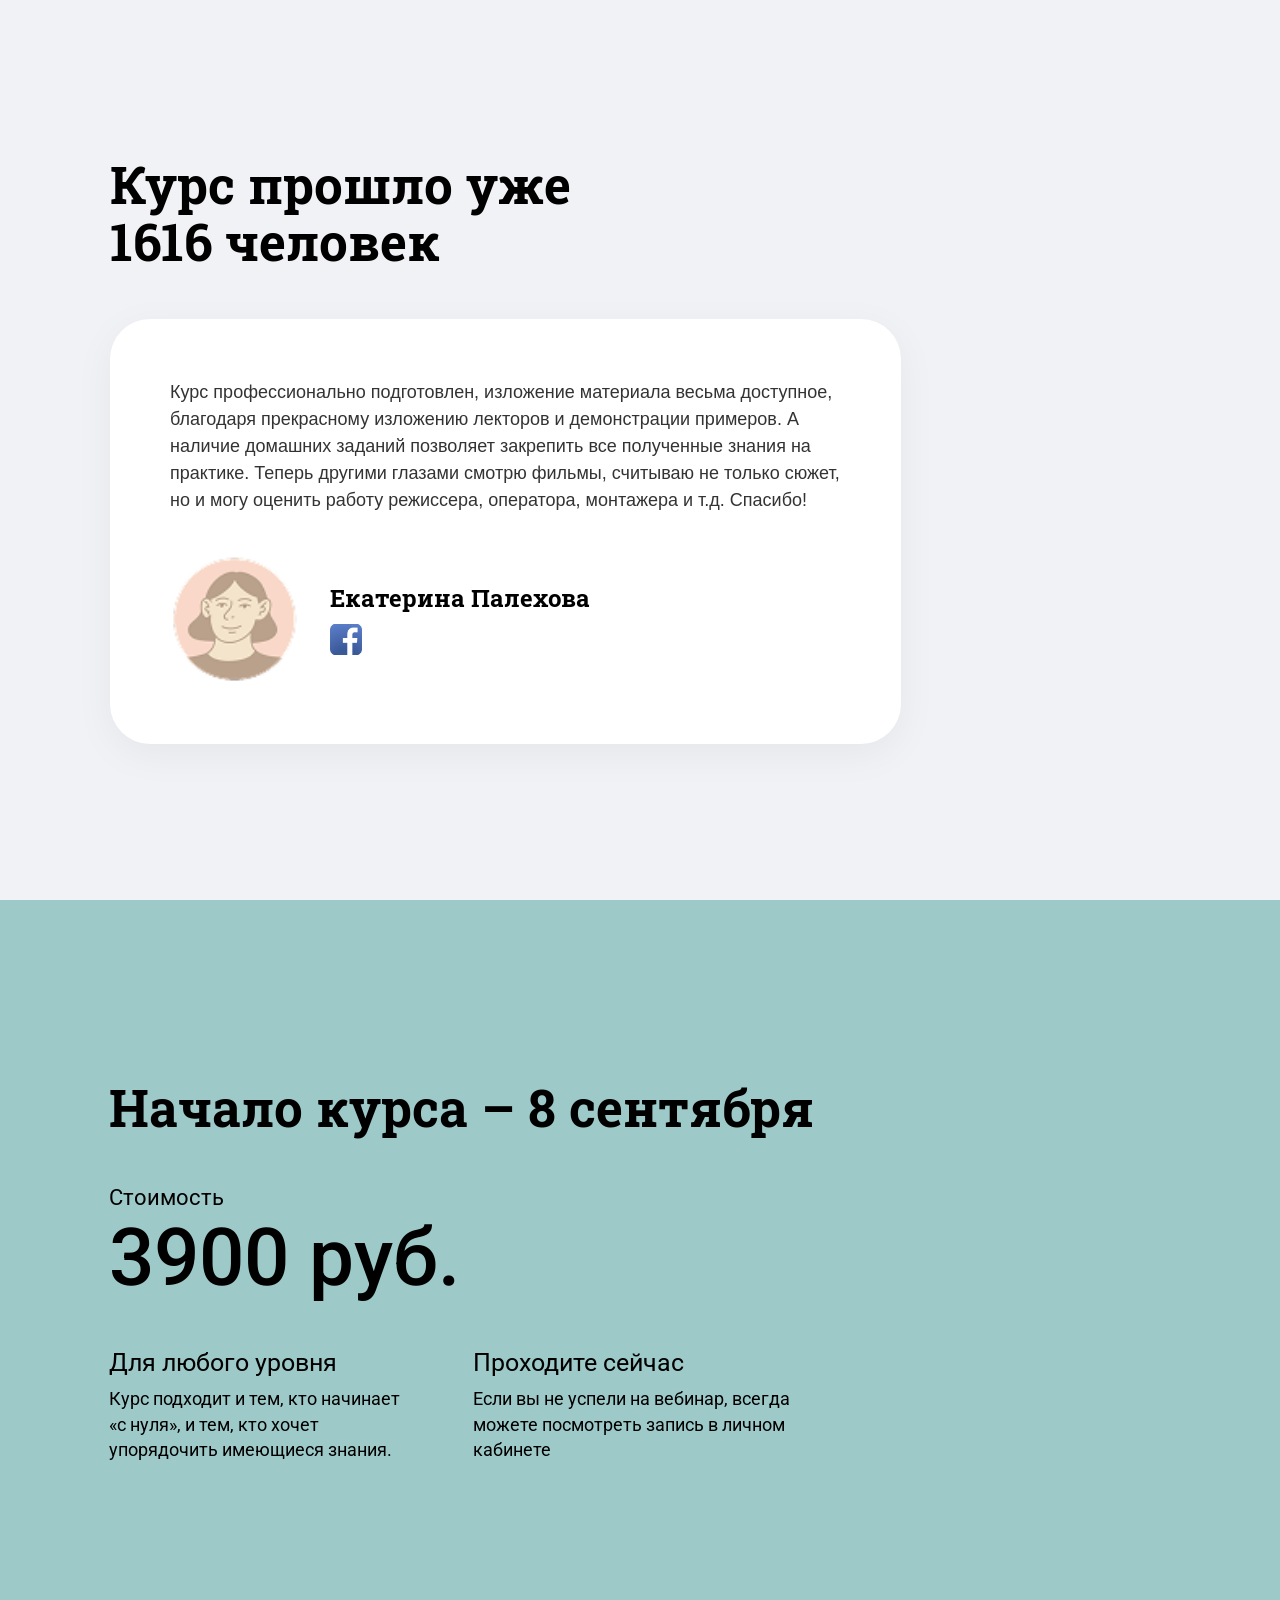
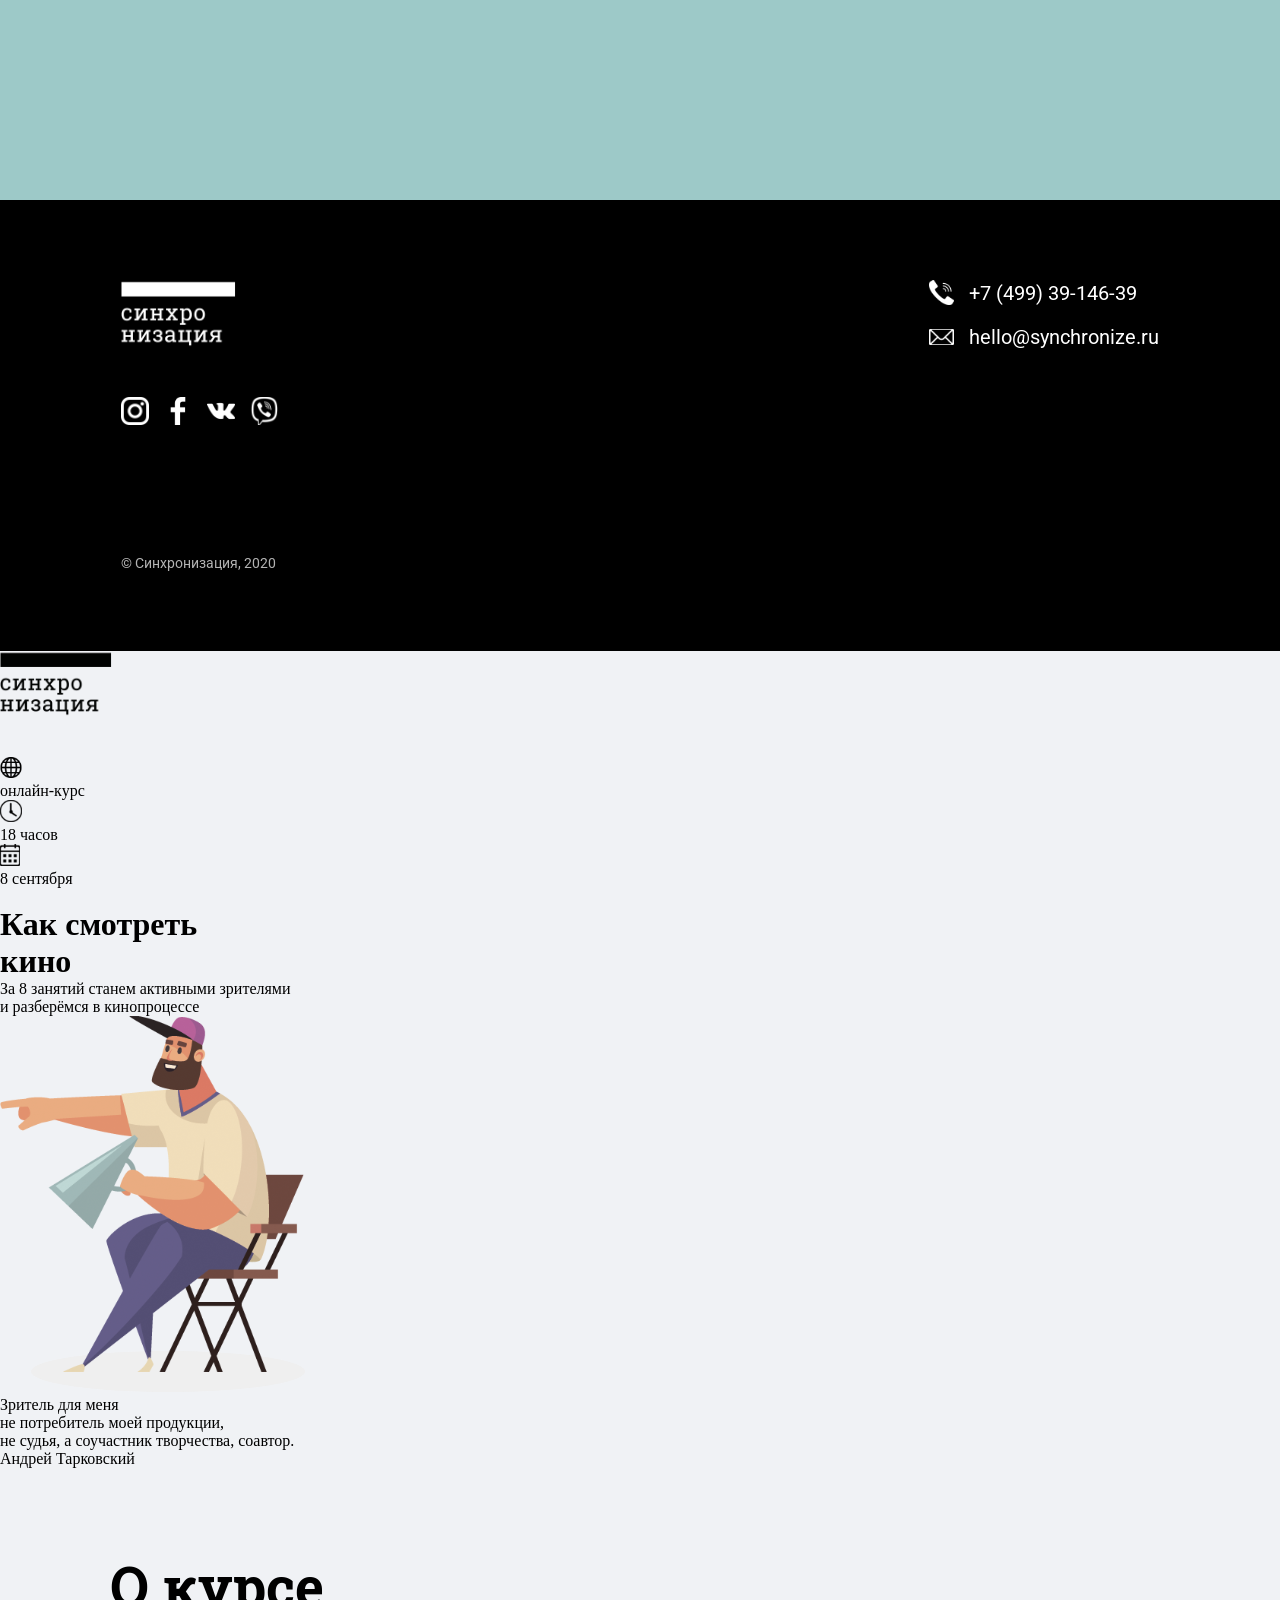
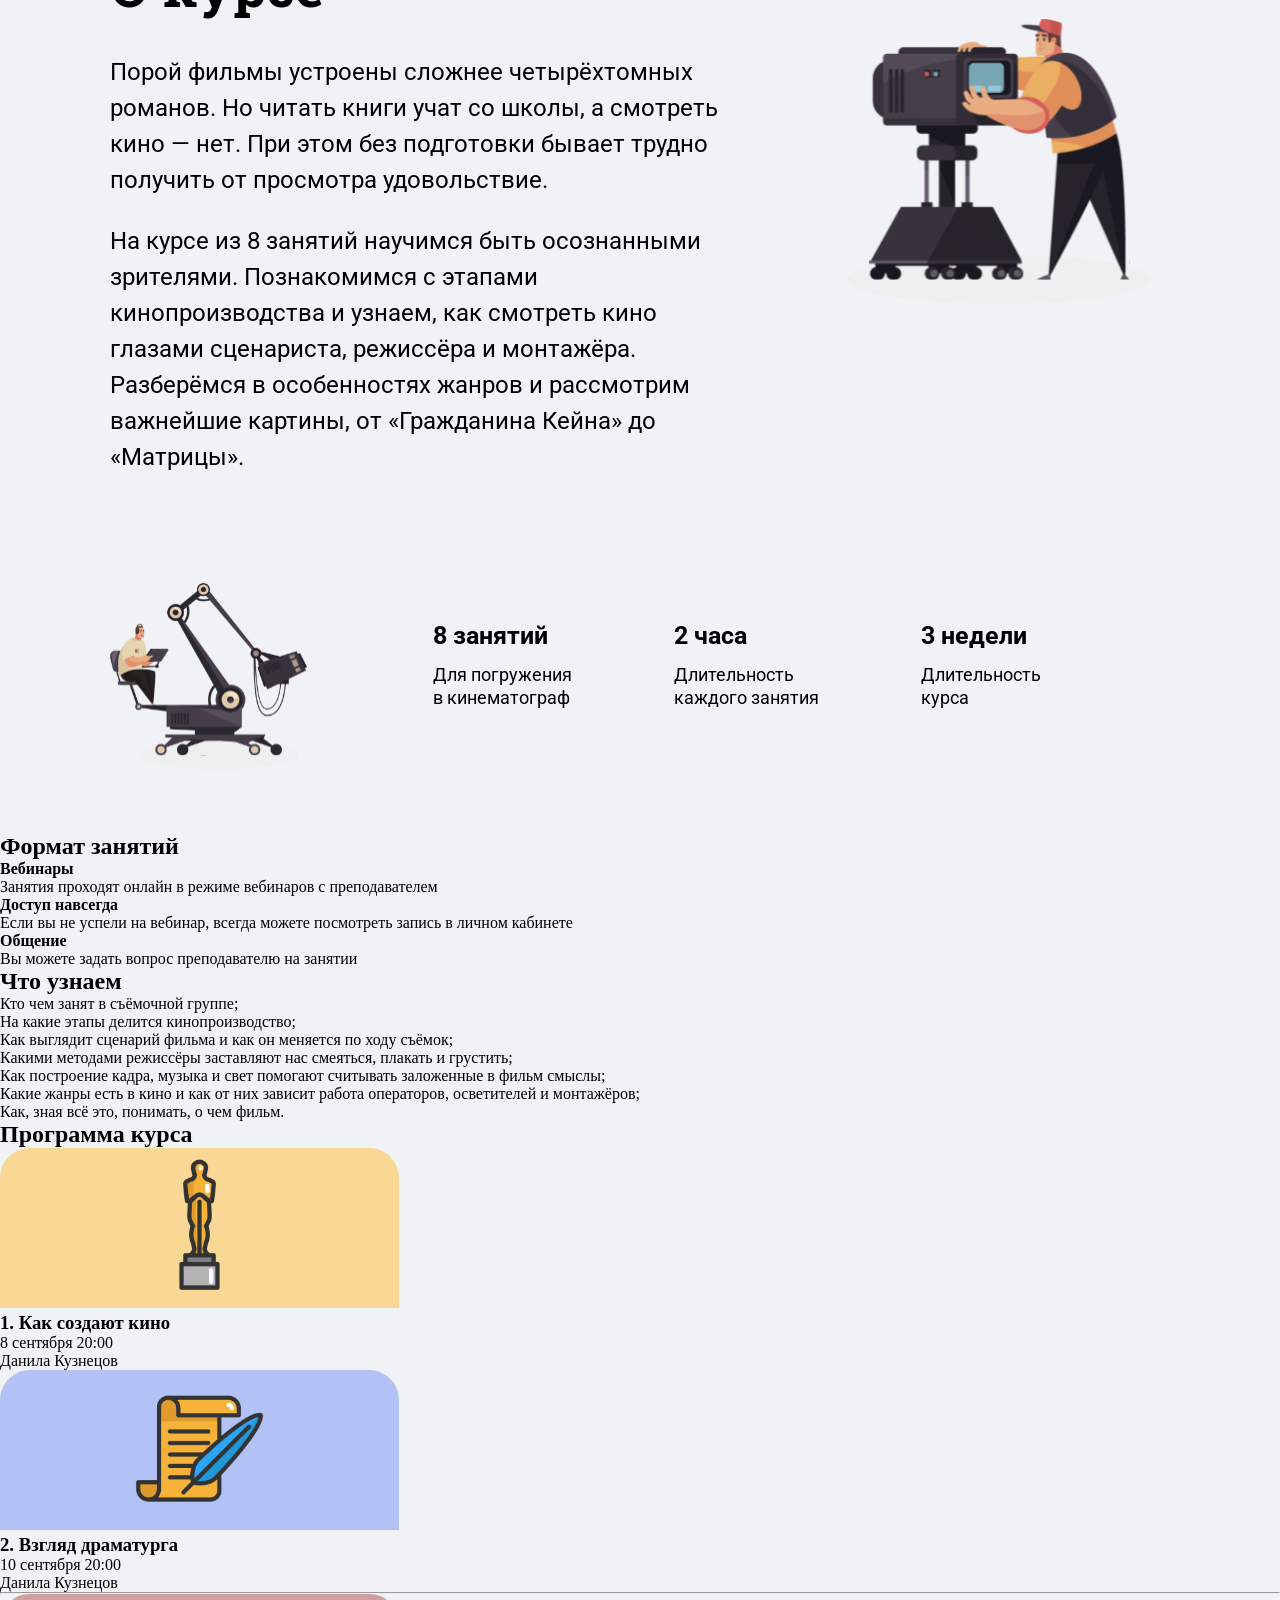
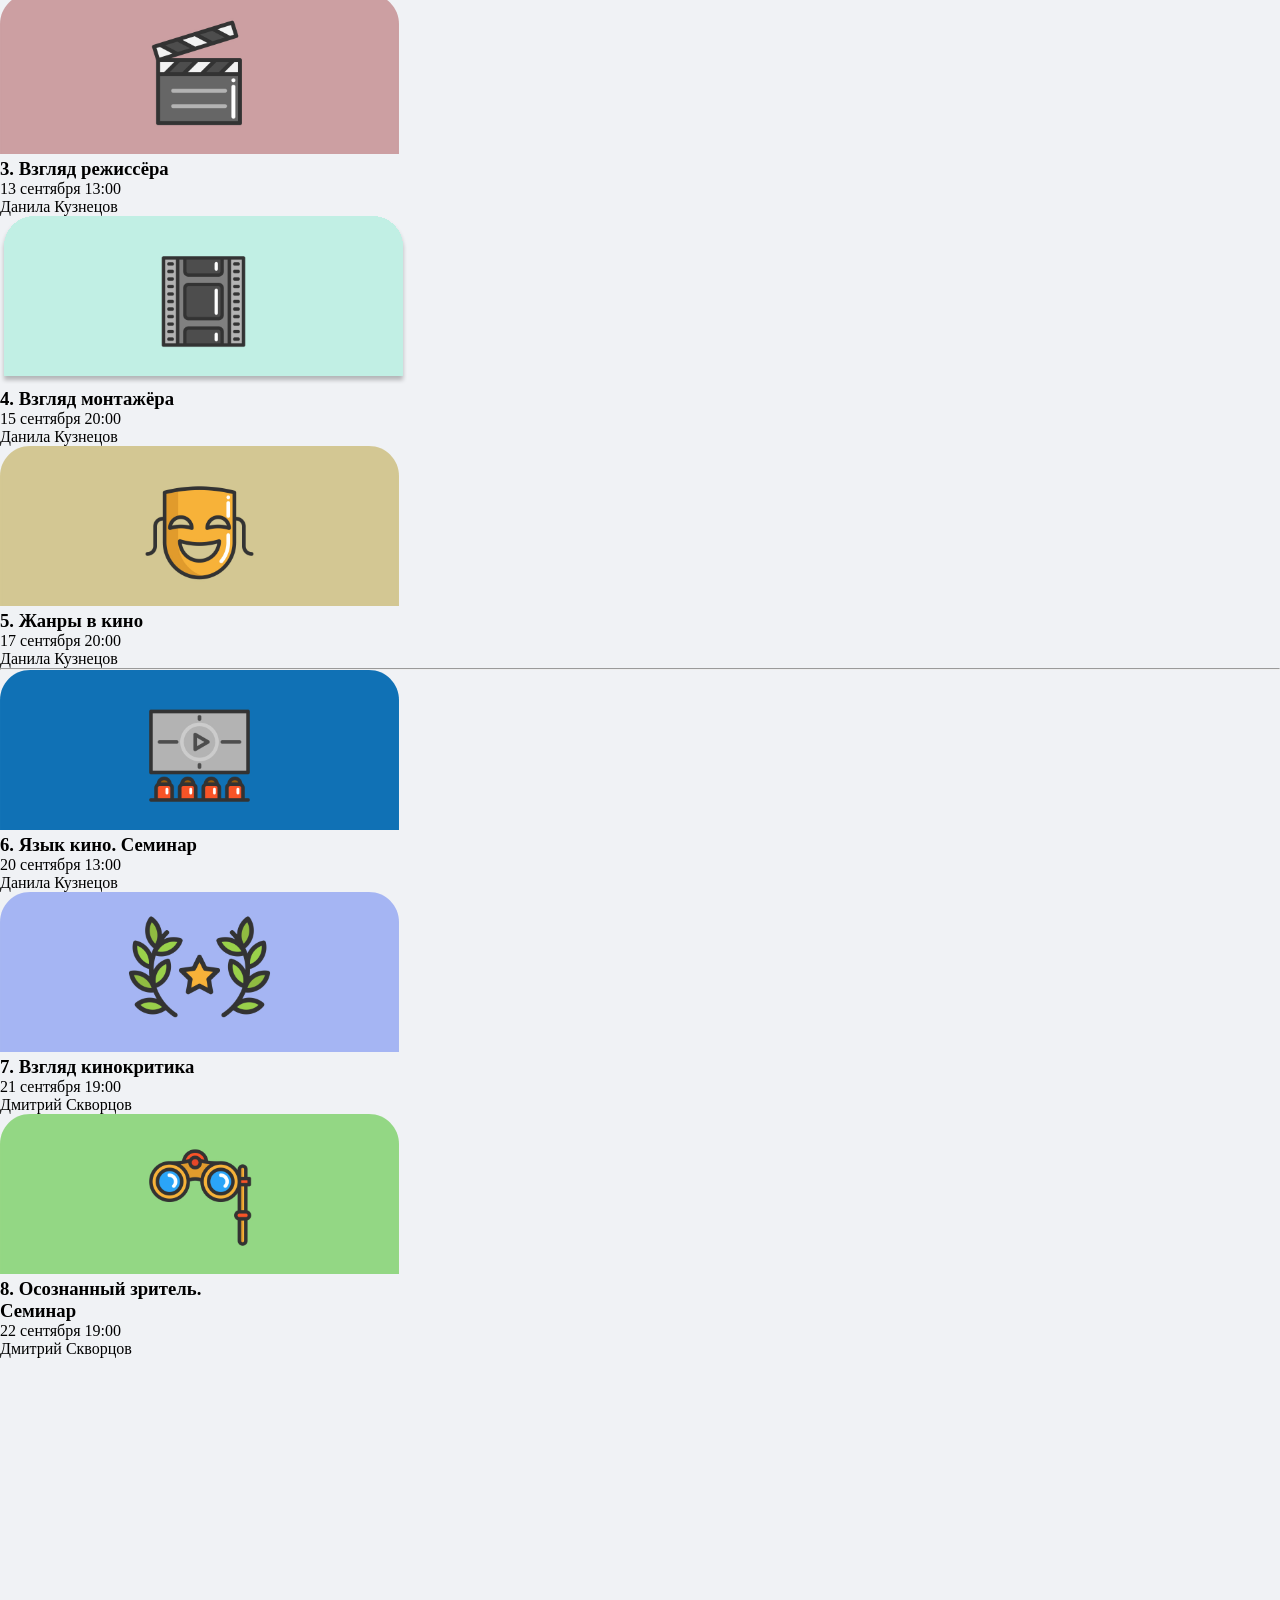
==== commit ed472cf1: "Merge branch 'main' into Elemxan" ====
--- a/index.html
+++ b/index.html
@@ -1,9 +1,15 @@
 <!DOCTYPE html>
+
 <html lang="en">
+
+<html lang="ru">
+
+
 <head>
     <meta charset="UTF-8">
     <meta name="viewport" content="width=device-width, initial-scale=1.0">
     <link rel="stylesheet" href="style.css">
+
     <title>Document</title>
 </head>
 <body>
@@ -88,3 +94,254 @@
 </footer>
 </body>
 </html>
+
+
+</head>
+<body>
+    <header>
+        <div class="container">
+            <div class="header-part1">
+                <img src="img/logodark.svg" alt="logo" id="header-logo">
+            </div>
+             
+            <br>
+            <br>
+
+            <div class="header-part2">
+                <div class="header-info">
+                    <img src="img/globe.svg" alt="globe">
+                    <p class="header-p">онлайн-курс</p>
+                </div>
+
+                <div class="header-info">
+                    <img src="img/time.svg" alt="time">
+                    <p class="header-p">18 часов</p>
+                </div>
+
+                <div class="header-info">
+                    <img src="img/calendar.svg" alt="calendar">
+                    <p class="header-p">8 сентября</p>
+                </div>
+            </div>
+
+            <br>
+
+            <div class="header-part3">
+                <div class="headertext">
+                    <h1>Как смотреть<br>кино</h1>
+
+                    <p class="header-p">За 8 занятий станем активными зрителями<br>и разберёмся в кинопроцессе</p>
+                </div>
+
+                <div class="h-pic">
+                    <img src="img/Group2.svg" alt="producer" class="header-person">
+                </div>
+
+                <div class="header-bluebox">
+                    <div class="header-p2">
+                        <p class="viewer">Зритель для меня <br>
+                            не потребитель моей продукции,<br>
+                             не судья, а соучастник
+                            творчества,
+                            соавтор.</p>
+                        <p class="tarkovskiy">Андрей Тарковский</p>
+                    </div>
+                </div>
+
+            </div>
+        </div>
+    </header>
+
+    <main>
+
+        <section class="course">
+            <div class="container">
+                <div class="top-info">
+                <div class="course-entry">
+                        <h1>О курсе</h1>
+                
+                <p>Порой фильмы устроены сложнее четырёхтомных романов. Но читать книги учат со школы, а смотреть кино — нет. При этом без подготовки бывает трудно получить от просмотра удовольствие.</p>
+                <p>На курсе из 8 занятий научимся быть осознанными зрителями. Познакомимся с этапами кинопроизводства и узнаем, как смотреть кино глазами сценариста, режиссёра и монтажёра. Разберёмся в особенностях жанров и рассмотрим важнейшие картины, от «Гражданина Кейна» до «Матрицы».</p>
+                </div>
+
+                <div class="camera">
+                <img src="img/grup.svg" alt="kameraman">
+                </div>
+                </div>
+
+
+                <div class="bottom-info">
+                    <div class="second-pht">
+                    <img src="img/Frame.svg" alt="balaca-kam">
+                    </div>
+
+                    <div class="course-table">                   
+                        <div class="box">
+                        <h3>8 занятий </h3>
+                        <p>Для погружения<br>в кинематограф</p>
+                    </div>
+                    <div class="box">
+                        <h3>2 часа</h3>
+                        <p>Длительность<br>каждого занятия</p>
+                    </div>
+                    <div class="box">
+                        <h3>3 недели</h3>
+                        <p>Длительность<br>курса</p>
+                    </div>
+                    </div>
+                </div>
+            </div>
+        </section>
+    </main>
+
+
+            <div class="container"></div>
+        </section>
+        <!--Text 2 / Hamid's work-->
+        <div id="format">
+            <div class="container">
+                <h2>Формат занятий</h2>
+                <div class="format-text-block">
+                    <div class="format-text">
+                        <b>Вебинары</b>
+                        <br>
+                        Занятия проходят онлайн в режиме вебинаров с преподавателем
+                    </div>
+                    <div class="format-text">
+                        <b>Доступ навсегда</b>
+                        <br>
+                        Если вы не успели на вебинар, всегда можете посмотреть запись в личном кабинете
+                    </div>
+                    <div class="format-text">
+                        <b>Общение</b>
+                        <br>
+                        Вы можете задать вопрос преподавателю на занятии
+                    </div>
+                </div>
+            </div>
+        </div>
+
+        <!--Text 3 / Hamid's work-->
+        <div id="info">
+            <div class="container">
+                <h2>Что узнаем</h2>
+                <ul>
+                    <li>
+                        Кто чем занят в съёмочной группе; 
+                    </li>
+                    <li>
+                        На какие этапы делится кинопроизводство;
+                    </li>
+                    <li>
+                        Как выглядит сценарий фильма и как он меняется по ходу съёмок;
+                    </li>
+                    <li>
+                        Какими методами режиссёры заставляют нас смеяться, плакать и грустить;
+                    </li>
+                    <li>
+                        Как построение кадра, музыка и свет помогают считывать заложенные в фильм смыслы;
+                    </li>
+                    <li>
+                        Какие жанры есть в кино и как от них зависит работа операторов, осветителей и монтажёров;
+                    </li>
+                    <li>
+                        Как, зная всё это, понимать, о чем фильм.
+                    </li>
+                </ul>
+            </div>
+        </div>
+
+        <div id="program">
+            <div class="container"></div>
+
+        <section id="format">
+            <div class="container"></div>
+        </section>
+
+        <section id="info-section">
+            <div class="container"></div>
+        </section>
+        <div id="proqram">
+            <div class="container">
+                <h2 class="roboto-slab">Программа курса</h2>
+                <div class="cards roboto">
+                    <div class="card">
+                        <img src="img/Rectangle 5.svg" alt="img">
+                        <div class="textblock">
+                            <h3>1. Как создают кино</h3>
+                            <p>8 сентября 20:00<br />Данила Кузнецов</p>
+                        </div>
+                    </div>
+                    <div class="card">
+                        <img src="img/Rectangle 7.svg" alt="img">
+                        <div class="textblock">
+                            <h3>2. Взгляд драматурга</h3>
+                            <p>10 сентября 20:00<br />Данила Кузнецов</p>
+                        </div>
+                    </div>
+                    <hr />
+                    <div class="card">
+                        <img src="img/Rectangle 9.svg" alt="img">
+                        <div class="textblock">
+                            <h3>3. Взгляд режиссёра</h3>
+                            <p>13 сентября 13:00<br />Данила Кузнецов</p>
+                        </div>
+                    </div>
+                    <div class="card">
+                        <img src="img/Rectangle 13.svg" alt="img">
+                        <div class="textblock">
+                            <h3>4. Взгляд монтажёра</h3>
+                            <p>15 сентября 20:00<br />Данила Кузнецов</p>
+                        </div>
+                    </div>
+                    <div class="card">
+                        <img src="img/Rectangle 14.svg" alt="img">
+                        <div class="textblock">
+                            <h3>5. Жанры в кино</h3>
+                            <p>17 сентября 20:00<br />Данила Кузнецов</p>
+                        </div>
+                    </div>
+                    <hr />
+                    <div class="card">
+                        <img src="img/Rectangle 15.svg" alt="img">
+                        <div class="textblock">
+                            <h3>6. Язык кино. Семинар</h3>
+                            <p>20 сентября 13:00<br />Данила Кузнецов</p>
+                        </div>
+                    </div>
+                    <div class="card">
+                        <img src="img/Rectangle 19.svg" alt="img">
+                        <div class="textblock">
+                            <h3>7. Взгляд кинокритика</h3>
+                            <p>21 сентября 19:00<br />Дмитрий Скворцов</p>
+                        </div>
+                    </div>
+                    <div class="card">
+                        <img src="img/Rectangle 20.svg" alt="img">
+                        <div class="textblock">
+                            <h3>8. Осознанный зритель.<br />Семинар</h3>
+                            <p>22 сентября 19:00<br />Дмитрий Скворцов</p>
+                        </div>
+                    </div>
+                </div>
+            </div>
+
+        </div>
+    </main>
+
+    <div id="bg-grey">
+        <div class="container">
+
+        </div>
+    </div>
+
+    <div id="bg-green">
+        <div class="container"></div>
+    </div>
+
+    <footer>
+        <div class="container"></div>
+    </footer>
+</body>
+</html>
+
--- a/style.css
+++ b/style.css
@@ -1,9 +1,14 @@
+
 @import url('https://fonts.googleapis.com/css2?family=Roboto+Slab:wght@700&family=Inter:wght@550&display=swap');
+
+
+@import url('https://fonts.googleapis.com/css2?family=Inter:ital,opsz,wght@0,14..32,100..900;1,14..32,100..900&family=Lato:ital,wght@0,100;0,300;0,400;0,700;0,900;1,100;1,300;1,400;1,700;1,900&family=Montserrat:ital,wght@0,100..900;1,100..900&family=Open+Sans:ital,wght@0,300..800;1,300..800&family=Raleway:ital,wght@0,100..900;1,100..900&family=Roboto+Slab:wght@100..900&family=Roboto:ital,wght@0,100..900;1,100..900&display=swap');
 
 * {
     margin: 0;
     padding: 0;
     box-sizing: border-box;
+
 }
 
 body {
@@ -276,4 +281,973 @@
         margin-top: 60px;
         text-align: left;
     }
+}
+
+
+}
+
+
+.container {
+    padding: 30px 20px;
+    margin: 0 auto;
+}
+
+@media(min-width: 375px) and (max-width: 601px) {
+    .course-entry h1 {
+        font-family: "Roboto Slab", sans-serif;
+        margin-bottom: 25px;
+        font-size: 26px;
+        font-weight: 700;
+    }
+    .container{
+        padding: 0 36px;
+
+    }
+    .course-entry p {
+        font-weight: 400;
+        font-size: 12px;
+        line-height: 1.45;
+        margin-bottom: 20px;
+        font-family: "Roboto", sans-serif;
+    }
+
+    .camera {
+        display: flex;
+        justify-content: center;
+        margin: 40px 0;
+    }
+
+    .camera img {
+        width: 100%;
+        max-width: 340px;
+        height: 200px;
+    }
+
+    .course-table {
+        padding-right: 100px;
+        display: grid;
+        grid-template-columns: 1fr 1fr; 
+        gap: 40px 20px;
+        font-family: "Roboto", sans-serif;
+    }
+    .box p{
+        font-weight: 400px;
+        font-size: 10px;
+    }
+    .box:nth-child(3) {
+        grid-column: 1;
+    }
+
+    .box h3 {
+        font-weight: 700;
+        font-size: 12px;
+        margin-bottom: 8px;
+    }
+
+
+    .second-pht {
+        display: none;
+    }
+}
+
+/* ///////////////////////////////////////////////////////////////////////// */
+/* tablet */
+
+
+@media screen and (min-width:601px) and (max-width:990px){
+
+*{
+    margin:0;
+    padding:0;
+    box-sizing:border-box;
+}
+
+body{
+    font-family: Arial, Helvetica, sans-serif;
+}
+
+.container{
+    width:90%;
+    margin:auto;
+}
+
+
+
+.top-info{
+    display:flex;
+    justify-content:space-between;
+    align-items:center;
+    gap:70px;
+    margin-bottom:50px;
+}
+
+.course-entry h1{
+    font-family: "Roboto Slab", sans-serif;
+    font-size:32px;
+    font-weight:700;
+    margin-bottom:20px;
+}
+
+.course-entry p{
+    font-family: "Roboto", sans-serif;
+    font-weight: 400;
+    font-size:14px;
+    line-height:130%;
+    margin-bottom:15px;
+}
+
+.camera img{
+    width:220px;
+}
+
+
+.bottom-info{
+    display:flex;
+    align-items:center;
+    gap:40px;
+}
+
+.second-pht img{
+    width:180px;
+}
+
+.course-table{
+    display:flex;
+    gap:40px;
+}
+
+.box h3{
+    font-family: "Roboto", sans-serif;
+    font-weight: 700;
+    font-size:15px;
+    margin-bottom:8px;
+}
+
+.box p{
+    font-family: "Roboto", sans-serif;
+    font-size:11px;
+    font-weight: 400;
+}
+
+}
+/* ///////////////////////////////////////////////////////////////// */
+/* komputere gore */
+
+
+@media screen and (min-width: 991px) {
+    .container {
+        width: 100%;
+        max-width: 1440px;
+        margin: 0 auto;
+    }
+
+    .top-info {
+        display: flex;
+        justify-content: space-between;
+        align-items: flex-start;
+        padding: 6.3vw 5vw 4.4vw 8.6vw;
+        gap: 5vw;
+    }
+
+    .course-entry {
+        flex: 1;
+        max-width: 50vw;
+    }
+
+    .course-entry h1 {
+
+        font-family: "Roboto Slab", sans-serif;
+        font-size: 55px;
+        font-weight: 700;
+        margin-bottom: 2.5vw;
+    }
+
+    .course-entry p {
+        font-family: "Roboto", sans-serif;
+        font-size: 24px;
+        line-height: 1.5;
+        margin-bottom: 2vw;
+        font-weight: 400;
+    }
+
+    .camera {
+        width: 23.8vw;
+        flex-shrink: 0;
+        margin-right: 5vw;
+    }
+
+    .camera img {
+        margin-top: 70px;
+        width: 100%;
+        height: auto;
+        display: block;
+    }
+
+    .bottom-info {
+        display: flex;
+        align-items: flex-start;
+        gap: 9.8vw;
+        padding-left: 8.6vw;
+        margin-top: 2vw;
+        margin-bottom: 5vw;
+    }
+
+    .second-pht {
+        width: 15.4vw;
+        flex-shrink: 0;
+    }
+
+    .second-pht img {
+        width: 100%;
+        height: auto;
+        display: block;
+    }
+
+    .course-table {
+        display: flex;
+        gap: 8vw;
+        padding-top: 3vw;
+    }
+
+    .box {
+        flex-shrink: 0;
+    }
+
+    .box h3 {
+        font-family: "Roboto", sans-serif;
+        font-size: 25px;
+        font-weight: 700;
+        margin-bottom: 1vw;
+    }
+
+    .box p {
+        font-family: "Roboto", sans-serif;
+        font-weight: 400;
+        font-size: 18px;
+        line-height: 1.3;
+    }
+}
+
+@media(min-width: 375px) and (max-width: 601px) {
+    .course-entry h1 {
+        font-family: "Roboto Slab", sans-serif;
+        margin-bottom: 25px;
+        font-size: 26px;
+        font-weight: 700;
+    }
+    .container{
+        padding: 0 36px;
+
+    }
+    .course-entry p {
+        font-weight: 400;
+        font-size: 12px;
+        line-height: 1.45;
+        margin-bottom: 20px;
+        font-family: "Roboto", sans-serif;
+    }
+
+    .camera {
+        display: flex;
+        justify-content: center;
+        margin: 40px 0;
+    }
+
+    .camera img {
+        width: 100%;
+        max-width: 340px;
+        height: 200px;
+    }
+
+    .course-table {
+        padding-right: 100px;
+        display: grid;
+        grid-template-columns: 1fr 1fr; 
+        gap: 40px 20px;
+        font-family: "Roboto", sans-serif;
+    }
+    .box p{
+        font-weight: 400px;
+        font-size: 10px;
+    }
+    .box:nth-child(3) {
+        grid-column: 1;
+    }
+
+    .box h3 {
+        font-weight: 700;
+        font-size: 12px;
+        margin-bottom: 8px;
+    }
+
+
+    .second-pht {
+        display: none;
+    }
+}
+
+/* ///////////////////////////////////////////////////////////////////////// */
+/* tablet */
+
+
+@media screen and (min-width:601px) and (max-width:990px){
+
+*{
+    margin:0;
+    padding:0;
+    box-sizing:border-box;
+}
+
+body{
+    font-family: Arial, Helvetica, sans-serif;
+
+}
+.container {
+    padding: 0 36px;
+}
+
+.roboto {
+    font-family: Roboto;
+}
+
+.roboto-slab {
+    font-family: "Roboto Slab";
+}
+
+#proqram {
+    padding-bottom: 47px;
+}
+
+#proqram .container {
+    margin: 0px auto;
+}
+
+#proqram .cards {
+    display: flex;
+    flex-direction: row;
+    flex-wrap: wrap;
+    justify-content: center;
+}
+
+#proqram .card {
+    border-radius: 37px;
+    margin: 25px 0px;
+    box-shadow: 0 10px 30px rgba(0, 0, 0, 0.15);
+}
+
+#proqram .cards hr {
+    width: 100%;
+    height: 1px;
+    background-color: #D9D9D9;
+    opacity: 100%;
+}
+
+#proqram .textblock {
+    font-size: 12px;
+    padding: 20px;
+}
+
+#proqram h3 {
+    font-size: 14px;
+}
+
+#proqram h2 {
+    font-size: 26px;
+    margin-bottom: 95px;
+}
+
+@media screen and (min-width:850px) {
+    #proqram .cards {
+        justify-content: left;
+        gap: 20px;
+    }
+
+    #proqram hr {
+        display: none;
+    }
+
+    #proqram .textblock {
+        font-size: 14px;
+    }
+
+    #proqram h3 {
+        font-size: 17px;
+    }
+
+    #proqram h2 {
+        font-size: 47px;
+        margin-bottom: 35px;
+    }
+
+    #proqram {
+        padding-bottom: 110px;
+    }
+body {
+    font-family: "Roboto", sans-serif;
+    line-height: 1.5;
+}
+
+.container {
+    max-width: 1200px;
+    margin: 0 auto;
+    padding: 0 36px;
+}
+
+#header-logo {
+    /* width: 120px; */
+    width: 52.18px;
+    margin-top: 36px;
+    /* margin-bottom: 20px; */
+    display: block;
+}
+
+.header-part2 {
+    display: flex;
+    gap: 30px;
+    margin-bottom: -10px;
+}
+
+.header-info {
+    display: flex;
+    align-items: center;
+    gap: 8px;
+}
+
+.header-info img {
+    width: 18px;
+    height: 18px;
+}
+
+
+.header-part3 {
+    max-width: 800px;
+}
+
+
+.header-p {
+    font-size: 10px;
+    font-family: "Roboto", sans-serif;
+    color: #333;
+}
+
+
+h1 {
+    font-size: clamp(32px, 5vw, 48px);
+    font-family: "Roboto Slab", serif;
+    margin-bottom: 20px;
+    font-weight: 700;
+    line-height: 1;
+}
+
+
+
+.header-p2 {
+    background-color: #1E4681;
+    color: white;
+    padding: 15px;
+    /* width: 80%; */
+    max-width: 475px;
+    border-radius: 4px;
+    margin-top: 60px;
+}
+
+.viewer {
+    font-family: "Roboto Slab", serif;
+    font-size: 11px;
+    line-height: 1.4;
+    margin-bottom: 15px;
+}
+
+.tarkovskiy {
+    font-size: 10px;
+    font-family: "Roboto", sans-serif;
+    text-align: right;
+}
+
+main section {
+    padding: 60px 0;
+}
+
+.header-part3 {
+    display: flex;
+    flex-wrap: wrap;
+}
+
+.header-part3 img {
+    width: 30vw;
+
+}
+
+.h-pic {
+    display: flex;
+    justify-content: end;
+    width: 100%;
+}
+
+
+
+.header-part3 {
+    max-width: 800px;
+}
+
+
+
+
+@media (min-width:601px) and (max-width:990px) {
+
+    .viewer {
+        font-size: 14px;
+    }
+
+    .tarkovskiy {
+        font-size: 12px;
+    }
+
+    .header-part3 {
+        max-width: 100%;
+    }
+
+    .header-part2 {
+        gap: 20px;
+    }
+.container{
+    width:90%;
+    margin:auto;
+}
+
+
+
+.top-info{
+    display:flex;
+    justify-content:space-between;
+    align-items:center;
+    gap:70px;
+    margin-bottom:50px;
+}
+
+.course-entry h1{
+    font-family: "Roboto Slab", sans-serif;
+    font-size:32px;
+    font-weight:700;
+    margin-bottom:20px;
+}
+
+.course-entry p{
+    font-family: "Roboto", sans-serif;
+    font-weight: 400;
+    font-size:14px;
+    line-height:130%;
+    margin-bottom:15px;
+}
+
+.camera img{
+    width:220px;
+}
+
+
+.bottom-info{
+    display:flex;
+    align-items:center;
+    gap:40px;
+}
+
+.second-pht img{
+    width:180px;
+}
+
+.course-table{
+    display:flex;
+    gap:40px;
+}
+
+.box h3{
+    font-family: "Roboto", sans-serif;
+    font-weight: 700;
+    font-size:15px;
+    margin-bottom:8px;
+}
+
+.box p{
+    font-family: "Roboto", sans-serif;
+    font-size:11px;
+    font-weight: 400;
+}
+
+}
+/* ///////////////////////////////////////////////////////////////// */
+/* komputere gore */
+
+
+@media screen and (min-width: 991px) {
+    .container {
+        width: 100%;
+        max-width: 1440px;
+        margin: 0 auto;
+    }
+
+    .top-info {
+        display: flex;
+        justify-content: space-between;
+        align-items: flex-start;
+        padding: 6.3vw 5vw 4.4vw 8.6vw;
+        gap: 5vw;
+    }
+
+    .course-entry {
+        flex: 1;
+        max-width: 50vw;
+    }
+
+    .course-entry h1 {
+
+        font-family: "Roboto Slab", sans-serif;
+        font-size: 55px;
+        font-weight: 700;
+        margin-bottom: 2.5vw;
+    }
+
+    .course-entry p {
+        font-family: "Roboto", sans-serif;
+        font-size: 24px;
+        line-height: 1.5;
+        margin-bottom: 2vw;
+        font-weight: 400;
+    }
+
+    .camera {
+        width: 23.8vw;
+        flex-shrink: 0;
+        margin-right: 5vw;
+    }
+
+    .camera img {
+        margin-top: 70px;
+        width: 100%;
+        height: auto;
+        display: block;
+    }
+
+    .bottom-info {
+        display: flex;
+        align-items: flex-start;
+        gap: 9.8vw;
+        padding-left: 8.6vw;
+        margin-top: 2vw;
+        margin-bottom: 5vw;
+    }
+
+    .second-pht {
+        width: 15.4vw;
+        flex-shrink: 0;
+    }
+
+    .second-pht img {
+        width: 100%;
+        height: auto;
+        display: block;
+    }
+
+    .course-table {
+        display: flex;
+        gap: 8vw;
+        padding-top: 3vw;
+    }
+
+    .box {
+        flex-shrink: 0;
+    }
+
+    .box h3 {
+        font-family: "Roboto", sans-serif;
+        font-size: 25px;
+        font-weight: 700;
+        margin-bottom: 1vw;
+    }
+
+    .box p {
+        font-family: "Roboto", sans-serif;
+        font-weight: 400;
+        font-size: 18px;
+        line-height: 1.3;
+        width: 12vw;
+    }
+}
+
+    .header-pictures {
+        justify-content: flex-end;
+    }
+
+    .h-pic img {
+        height: 206px;
+        width: 176px;
+        margin-top: -60px;
+    }
+
+    .header-bluebox {
+        width: 100%;
+        display: flex;
+        justify-content: center;
+        align-items: center;
+        margin-top: 40px;
+    }
+
+    /* .header-part3 .header-p {
+        width: 50%;
+        } */
+
+    .header-p {
+        font-size: 12px;
+    }
+
+
+    #header-logo {
+        width: 64.87px;
+        height: 38.23px;
+    }
+
+}
+
+@media (min-width: 991px) {
+
+    .header-part3 {
+        display: flex;
+        flex-wrap: wrap;
+        justify-content: space-between;
+        align-items: flex-start;
+        max-width: 100%;
+    }
+
+    .viewer {
+        font-size: 25px;
+    }
+
+    .tarkovskiy {
+        font-size: 20px;
+    }
+
+
+    .header-pictures {
+        width: 40%;
+        display: flex;
+        justify-content: flex-end;
+    }
+
+    .h-pic img {
+        height: 356px;
+        width: 304px;
+        margin-top: -120px;
+    }
+
+
+    .header-p {
+        font-size: clamp(10px, 3vw, 24px)
+    }
+
+
+    .header-p2 {
+        margin-top: 60px;
+    }
+
+    .header-bluebox {
+        width: 100%;
+        display: flex;
+        justify-content: center;
+        align-items: center;
+        margin-top: 40px;
+        margin-left: 40px;
+    }
+
+
+    .header-p {
+        font-size: 16px;
+    }
+
+    #header-logo {
+        width: 112px;
+        height: 66px;
+    }
+
+
+
+@media (min-width:601px) and (max-width:990px){
+
+.header-part3{
+max-width:100%;
+}
+
+.header-part2{
+gap:20px;
+}
+
+.header-pictures{
+justify-content:flex-end;
+}
+
+.h-pic img{
+height:206px;
+width:176px;
+margin-top:-60px;
+}
+
+ .header-bluebox {
+        width: 100%;
+        display: flex;
+        justify-content: center;
+        align-items: center;
+        margin-top: 40px;
+    }
+
+ /* .header-part3 .header-p {
+        width: 50%;
+    } */
+
+    .header-p{
+       width: 80%;
+       font-size: 10px;
+    } 
+
+
+    #header-logo{
+        width: 64.87px;
+        height: 38.23px;
+    }
+
+#format,
+#info {
+    font-family: Roboto, sans-serif;
+}
+
+#format h2,
+#info h2 {
+    font-family: "Roboto Slab", sans-serif;
+}
+
+.format-text b {
+    color: #1E4681;
+}
+
+
+/* Mobile */
+.container {
+    padding: 0 36px;
+}
+
+#format h2,
+#info h2 {
+    font-size: 26px;
+    font-weight: 700;
+}
+
+.format-text {
+    margin-top: 30px;
+    font-weight: 400;
+    font-size: 10px;
+    padding-right: 90px;
+}
+
+.format-text b {
+    font-weight: 700;
+    font-size: 12px;
+}
+
+#info {
+    margin-top: 60px;
+}
+
+#info ul {
+    font-weight: 400;
+    font-size: 12px;
+    margin-top: 20px;
+    list-style-position: inside;
+}
+
+
+/* Tablet */
+@media (min-width: 601px) and (max-width: 991px) {
+    .container {
+        padding: 0 71px;
+    }
+
+    #format h2,
+    #info h2 {
+        font-weight: 700;
+        font-size: 32px;
+    }
+
+    .format-text {
+        margin-top: 50px;
+        font-weight: 400;
+        padding-right: 0;
+        font-size: 9px;
+    }
+
+    .format-text b {
+        font-weight: 700;
+        font-size: 14px;
+    }
+
+    .format-text-block {
+        display: flex;
+        flex-direction: row;
+        justify-content: space-between;
+        padding-right: 60px;
+        gap: 50px;
+    }
+
+    #info {
+        margin-top: 100px;
+    }
+
+    #info ul {
+        margin-top: 20px;
+        font-weight: 400;
+        font-size: 12px;
+        padding-right: 100px;
+    }
+}
+
+/* Desktop */
+@media (min-width: 991px) {
+    .container {
+        padding: 0 121px;
+    }
+
+    #info h2,
+    #format h2 {
+        font-weight: 700;
+        font-size: 55px;
+    }
+
+    .format-text {
+        font-weight: 400;
+        font-size: 14px;
+        margin-top: 50px;
+        padding-right: 0;
+        width: 220px;
+    }
+
+    .format-text b {
+        font-weight: 700;
+        font-size: 21px;
+    }
+
+    .format-text-block {
+        display: flex;
+        flex-direction: row;
+        justify-content: space-between;
+        gap: 50px;
+        padding-right: 100px;
+    }
+
+    #info {
+        margin-top: 100px;
+    }
+
+    #info ul {
+        margin-top: 40px;
+        font-size: 18px;
+        font-weight: 400;
+        padding-right: 150px;
+        list-style-position: inside;
+    }
 }
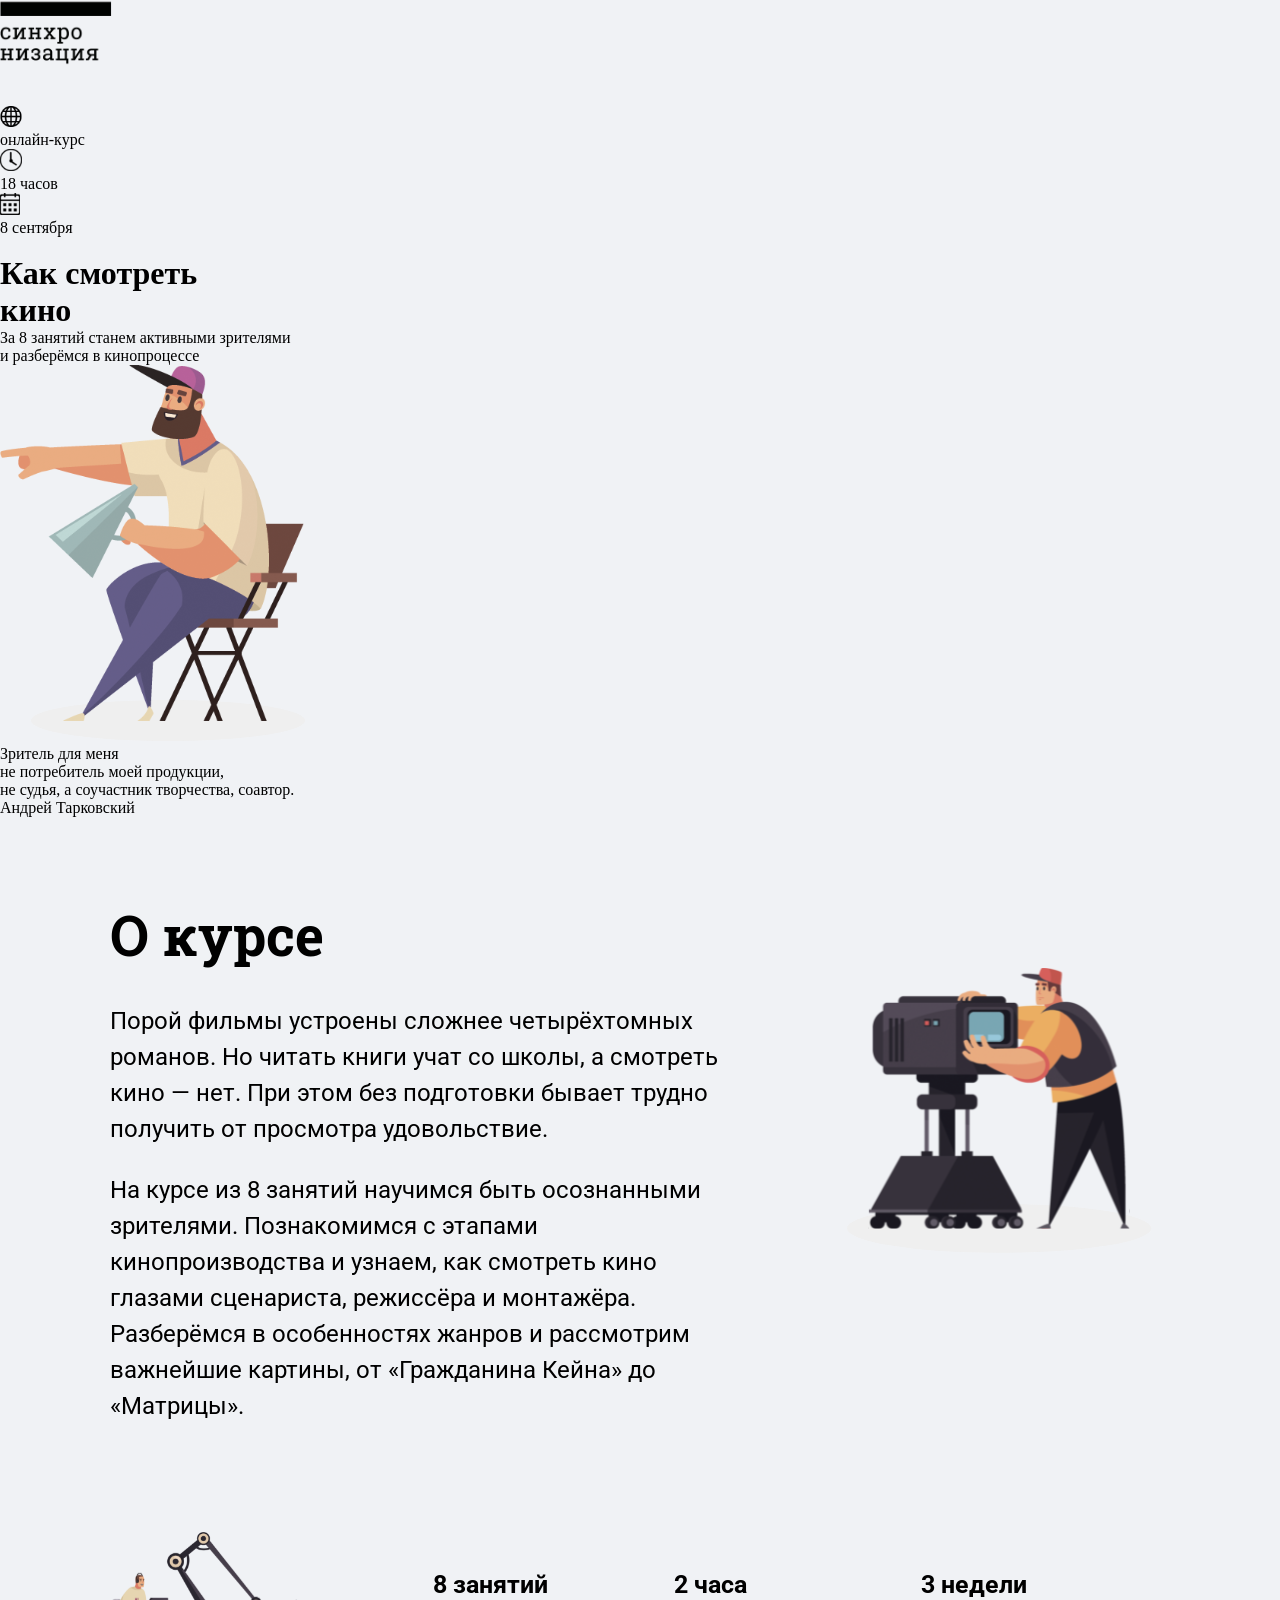
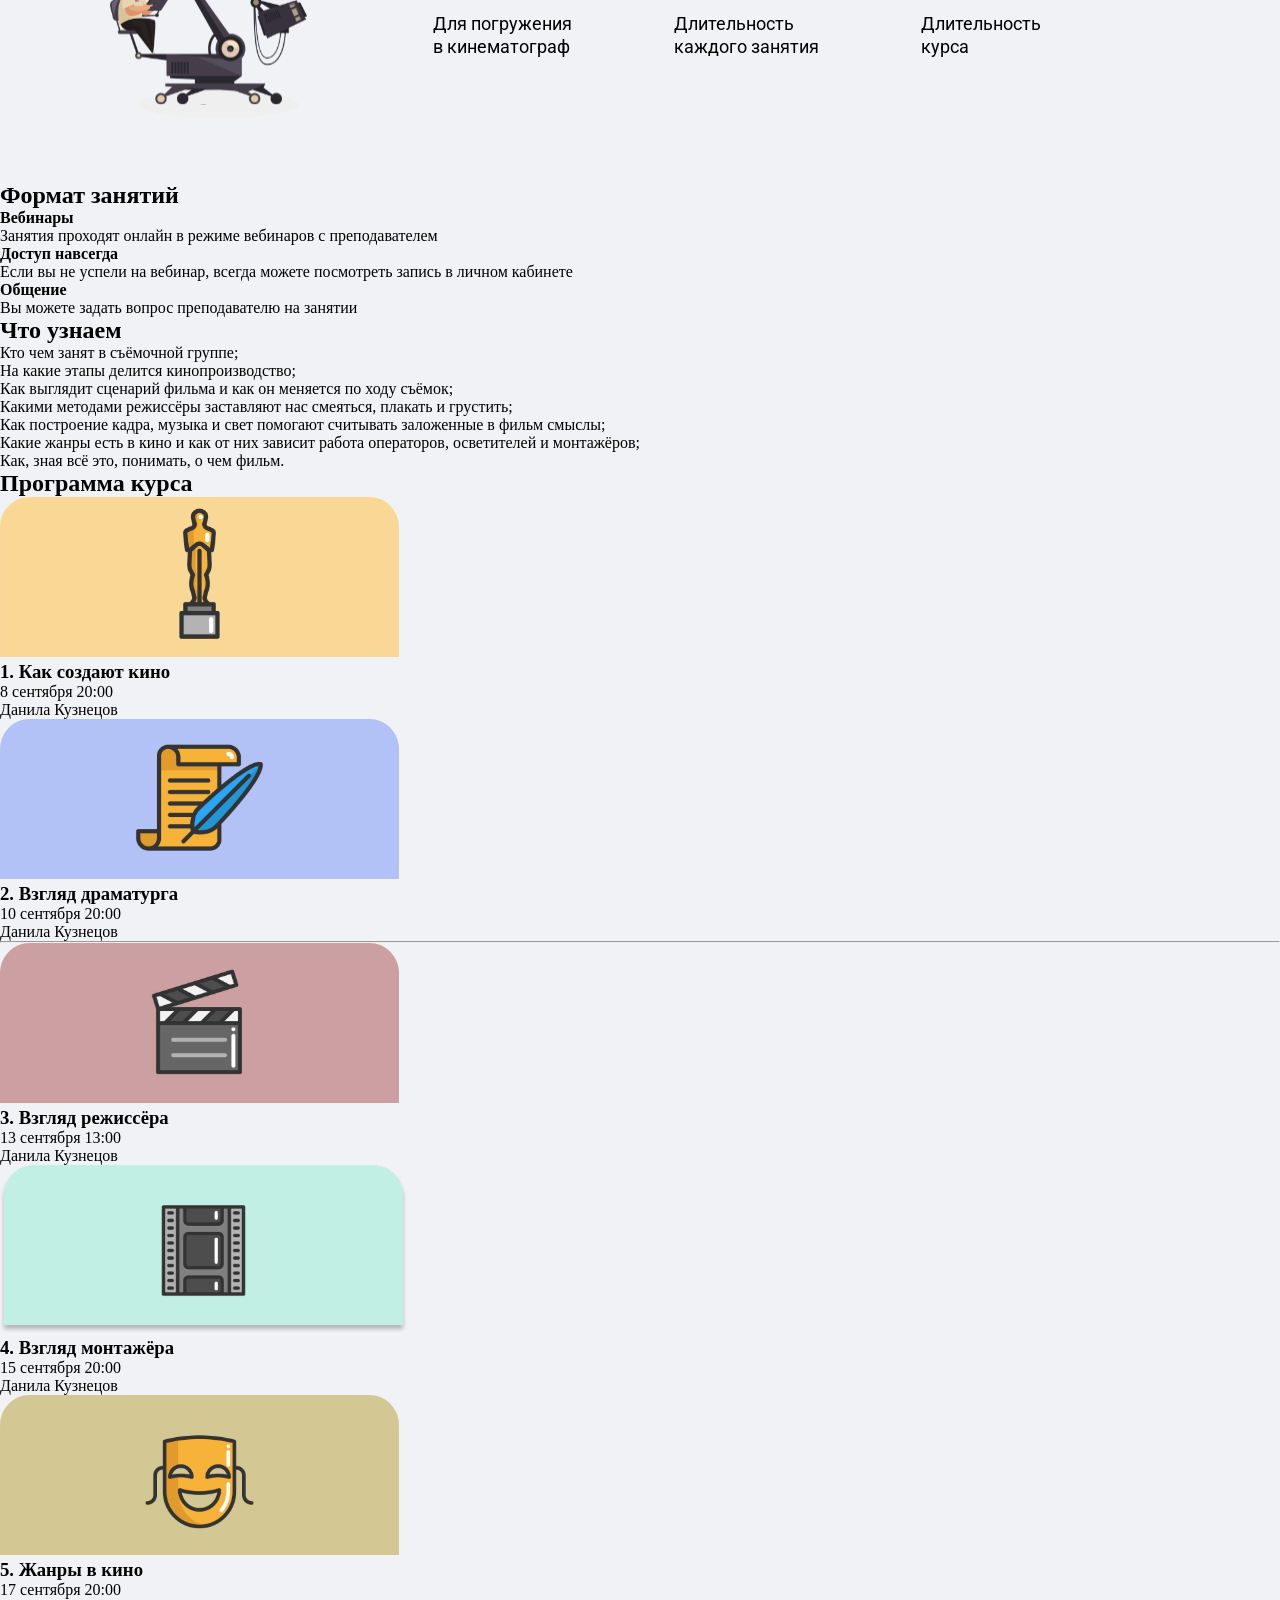
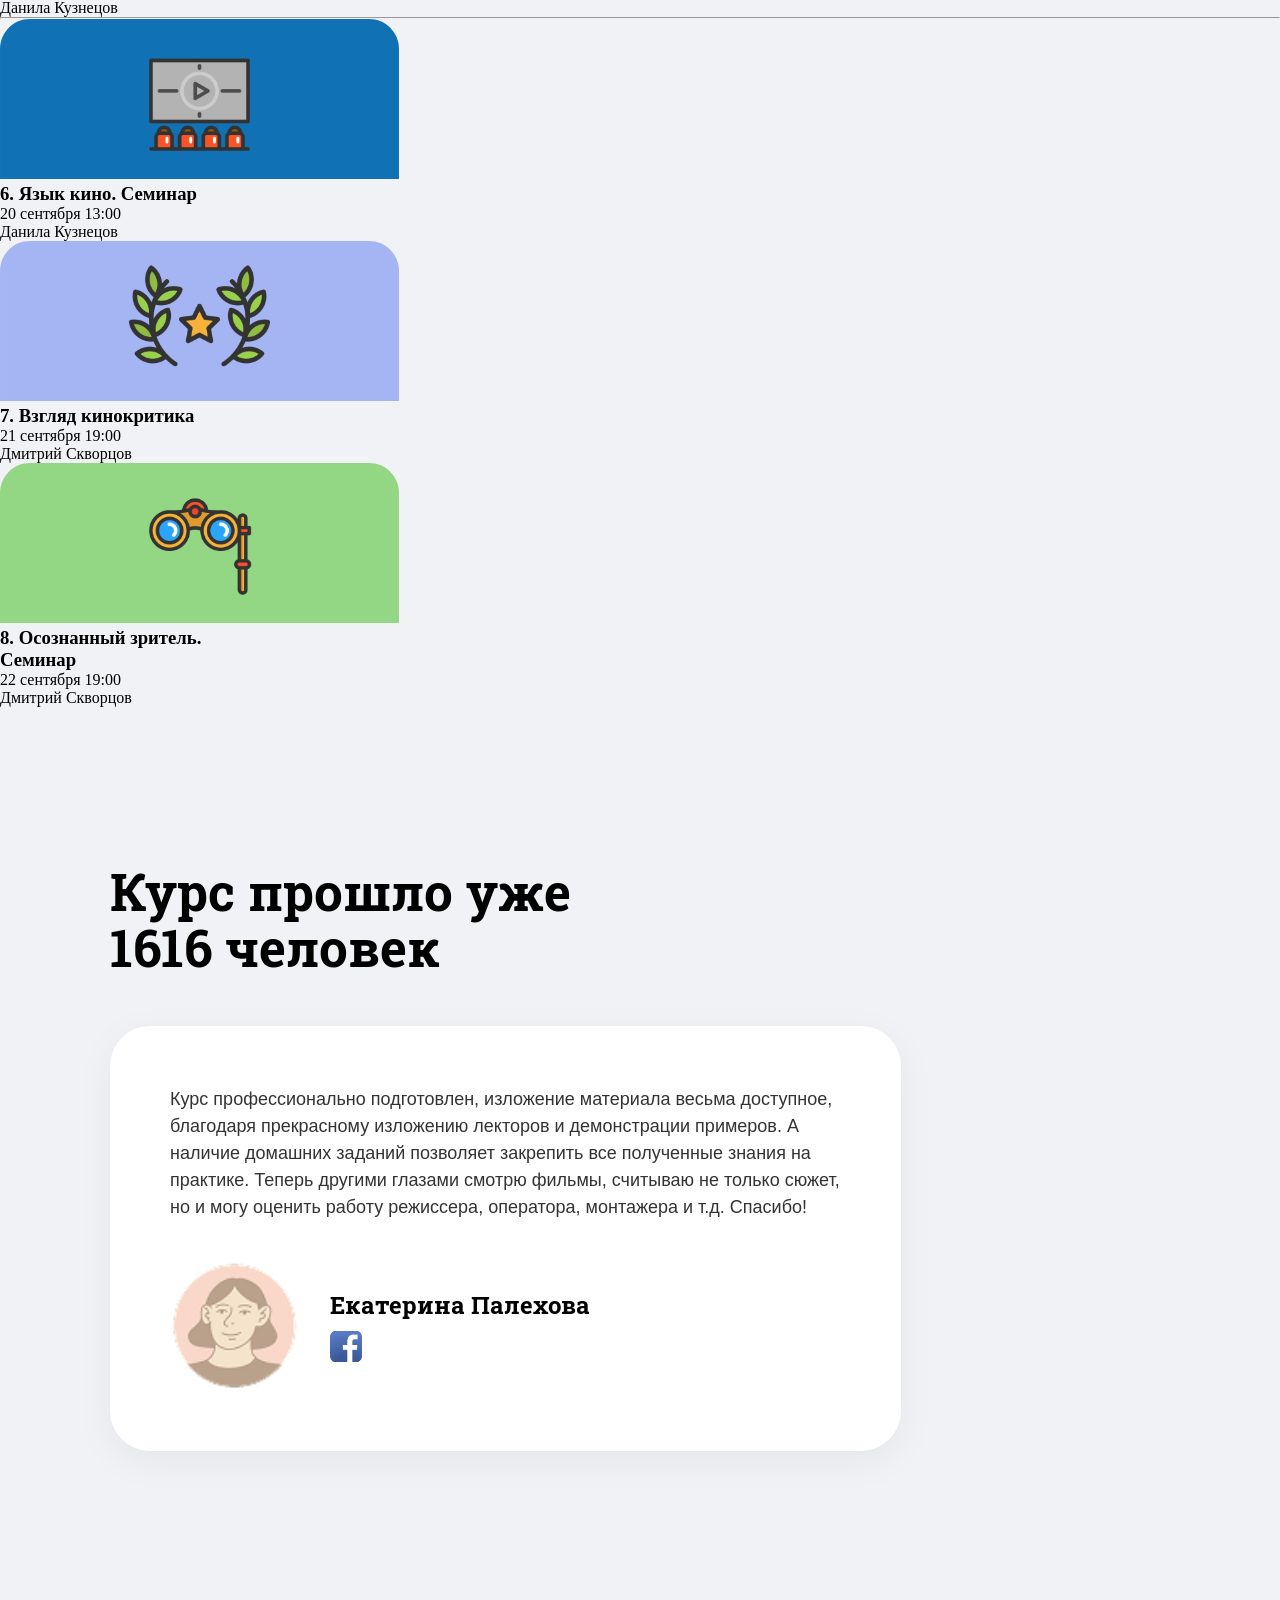
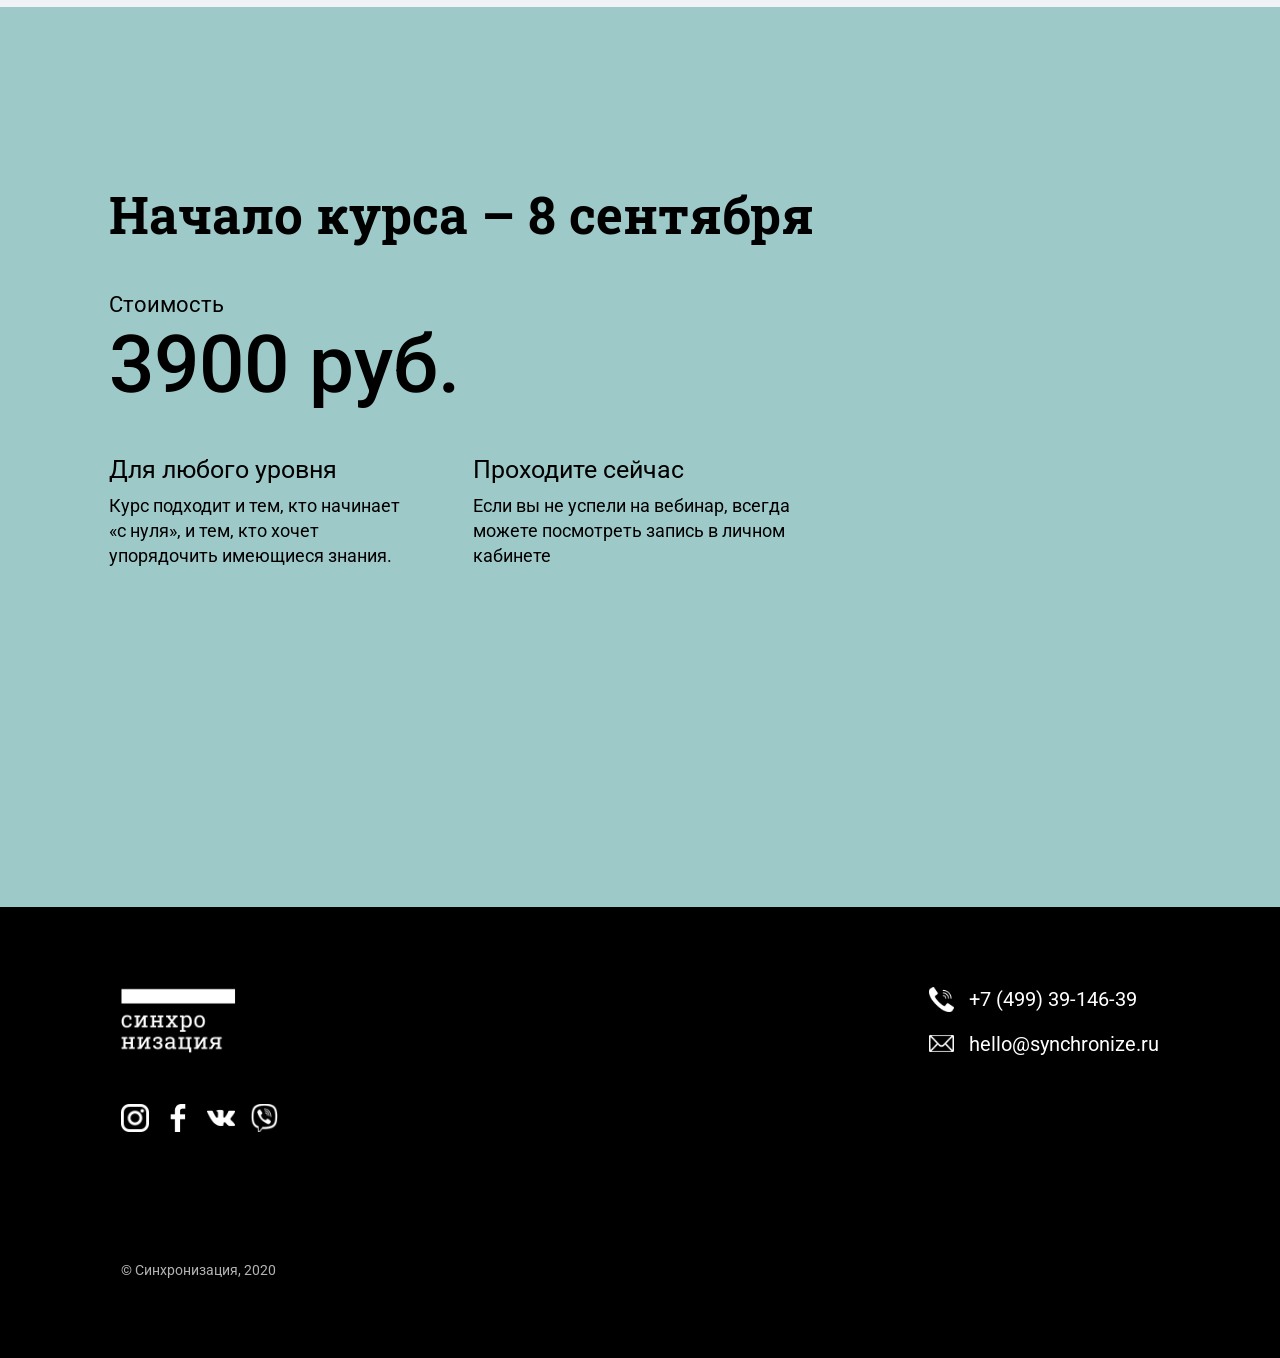
==== commit a296997a: "Refactor HTML structure and content laidnho" ====
--- a/index.html
+++ b/index.html
@@ -1,7 +1,4 @@
 <!DOCTYPE html>
-
-<html lang="en">
-
 <html lang="ru">
 
 
@@ -15,7 +12,245 @@
 <body>
 
     
-<section id="bg-grey"> <div class="reviews-container">
+
+</body>
+</html>
+
+
+</head>
+<body>
+    <header>
+        <div class="container">
+            <div class="header-part1">
+                <img src="img/logodark.svg" alt="logo" id="header-logo">
+            </div>
+             
+            <br>
+            <br>
+
+            <div class="header-part2">
+                <div class="header-info">
+                    <img src="img/globe.svg" alt="globe">
+                    <p class="header-p">онлайн-курс</p>
+                </div>
+
+                <div class="header-info">
+                    <img src="img/time.svg" alt="time">
+                    <p class="header-p">18 часов</p>
+                </div>
+
+                <div class="header-info">
+                    <img src="img/calendar.svg" alt="calendar">
+                    <p class="header-p">8 сентября</p>
+                </div>
+            </div>
+
+            <br>
+
+            <div class="header-part3">
+                <div class="headertext">
+                    <h1>Как смотреть<br>кино</h1>
+
+                    <p class="header-p">За 8 занятий станем активными зрителями<br>и разберёмся в кинопроцессе</p>
+                </div>
+
+                <div class="h-pic">
+                    <img src="img/Group2.svg" alt="producer" class="header-person">
+                </div>
+
+                <div class="header-bluebox">
+                    <div class="header-p2">
+                        <p class="viewer">Зритель для меня <br>
+                            не потребитель моей продукции,<br>
+                             не судья, а соучастник
+                            творчества,
+                            соавтор.</p>
+                        <p class="tarkovskiy">Андрей Тарковский</p>
+                    </div>
+                </div>
+
+            </div>
+        </div>
+    </header>
+
+    <main>
+
+        <section class="course">
+            <div class="container">
+                <div class="top-info">
+                <div class="course-entry">
+                        <h1>О курсе</h1>
+                
+                <p>Порой фильмы устроены сложнее четырёхтомных романов. Но читать книги учат со школы, а смотреть кино — нет. При этом без подготовки бывает трудно получить от просмотра удовольствие.</p>
+                <p>На курсе из 8 занятий научимся быть осознанными зрителями. Познакомимся с этапами кинопроизводства и узнаем, как смотреть кино глазами сценариста, режиссёра и монтажёра. Разберёмся в особенностях жанров и рассмотрим важнейшие картины, от «Гражданина Кейна» до «Матрицы».</p>
+                </div>
+
+                <div class="camera">
+                <img src="img/grup.svg" alt="kameraman">
+                </div>
+                </div>
+
+
+                <div class="bottom-info">
+                    <div class="second-pht">
+                    <img src="img/Frame.svg" alt="balaca-kam">
+                    </div>
+
+                    <div class="course-table">                   
+                        <div class="box">
+                        <h3>8 занятий </h3>
+                        <p>Для погружения<br>в кинематограф</p>
+                    </div>
+                    <div class="box">
+                        <h3>2 часа</h3>
+                        <p>Длительность<br>каждого занятия</p>
+                    </div>
+                    <div class="box">
+                        <h3>3 недели</h3>
+                        <p>Длительность<br>курса</p>
+                    </div>
+                    </div>
+                </div>
+            </div>
+        </section>
+    </main>
+
+
+            <div class="container"></div>
+        </section>
+        <!--Text 2 / Hamid's work-->
+        <div id="format">
+            <div class="container">
+                <h2>Формат занятий</h2>
+                <div class="format-text-block">
+                    <div class="format-text">
+                        <b>Вебинары</b>
+                        <br>
+                        Занятия проходят онлайн в режиме вебинаров с преподавателем
+                    </div>
+                    <div class="format-text">
+                        <b>Доступ навсегда</b>
+                        <br>
+                        Если вы не успели на вебинар, всегда можете посмотреть запись в личном кабинете
+                    </div>
+                    <div class="format-text">
+                        <b>Общение</b>
+                        <br>
+                        Вы можете задать вопрос преподавателю на занятии
+                    </div>
+                </div>
+            </div>
+        </div>
+
+        <!--Text 3 / Hamid's work-->
+        <div id="info">
+            <div class="container">
+                <h2>Что узнаем</h2>
+                <ul>
+                    <li>
+                        Кто чем занят в съёмочной группе; 
+                    </li>
+                    <li>
+                        На какие этапы делится кинопроизводство;
+                    </li>
+                    <li>
+                        Как выглядит сценарий фильма и как он меняется по ходу съёмок;
+                    </li>
+                    <li>
+                        Какими методами режиссёры заставляют нас смеяться, плакать и грустить;
+                    </li>
+                    <li>
+                        Как построение кадра, музыка и свет помогают считывать заложенные в фильм смыслы;
+                    </li>
+                    <li>
+                        Какие жанры есть в кино и как от них зависит работа операторов, осветителей и монтажёров;
+                    </li>
+                    <li>
+                        Как, зная всё это, понимать, о чем фильм.
+                    </li>
+                </ul>
+            </div>
+        </div>
+
+        <div id="program">
+            <div class="container"></div>
+
+        <section id="format">
+            <div class="container"></div>
+        </section>
+
+        <section id="info-section">
+            <div class="container"></div>
+        </section>
+        <div id="proqram">
+            <div class="container">
+                <h2 class="roboto-slab">Программа курса</h2>
+                <div class="cards roboto">
+                    <div class="card">
+                        <img src="img/Rectangle 5.svg" alt="img">
+                        <div class="textblock">
+                            <h3>1. Как создают кино</h3>
+                            <p>8 сентября 20:00<br />Данила Кузнецов</p>
+                        </div>
+                    </div>
+                    <div class="card">
+                        <img src="img/Rectangle 7.svg" alt="img">
+                        <div class="textblock">
+                            <h3>2. Взгляд драматурга</h3>
+                            <p>10 сентября 20:00<br />Данила Кузнецов</p>
+                        </div>
+                    </div>
+                    <hr />
+                    <div class="card">
+                        <img src="img/Rectangle 9.svg" alt="img">
+                        <div class="textblock">
+                            <h3>3. Взгляд режиссёра</h3>
+                            <p>13 сентября 13:00<br />Данила Кузнецов</p>
+                        </div>
+                    </div>
+                    <div class="card">
+                        <img src="img/Rectangle 13.svg" alt="img">
+                        <div class="textblock">
+                            <h3>4. Взгляд монтажёра</h3>
+                            <p>15 сентября 20:00<br />Данила Кузнецов</p>
+                        </div>
+                    </div>
+                    <div class="card">
+                        <img src="img/Rectangle 14.svg" alt="img">
+                        <div class="textblock">
+                            <h3>5. Жанры в кино</h3>
+                            <p>17 сентября 20:00<br />Данила Кузнецов</p>
+                        </div>
+                    </div>
+                    <hr />
+                    <div class="card">
+                        <img src="img/Rectangle 15.svg" alt="img">
+                        <div class="textblock">
+                            <h3>6. Язык кино. Семинар</h3>
+                            <p>20 сентября 13:00<br />Данила Кузнецов</p>
+                        </div>
+                    </div>
+                    <div class="card">
+                        <img src="img/Rectangle 19.svg" alt="img">
+                        <div class="textblock">
+                            <h3>7. Взгляд кинокритика</h3>
+                            <p>21 сентября 19:00<br />Дмитрий Скворцов</p>
+                        </div>
+                    </div>
+                    <div class="card">
+                        <img src="img/Rectangle 20.svg" alt="img">
+                        <div class="textblock">
+                            <h3>8. Осознанный зритель.<br />Семинар</h3>
+                            <p>22 сентября 19:00<br />Дмитрий Скворцов</p>
+                        </div>
+                    </div>
+                </div>
+            </div>
+
+        </div>
+    </main>
+
+    <section id="bg-grey"> <div class="reviews-container">
         <h2 class="title">Курс прошло уже <br> 1616 человек</h2>
         
         <div class="review-card">
@@ -91,257 +326,6 @@
         <p class="copyright">© Синхронизация, 2020</p>
 
     </div>
-</footer>
-</body>
+</footer></body>
 </html>
 
-
-</head>
-<body>
-    <header>
-        <div class="container">
-            <div class="header-part1">
-                <img src="img/logodark.svg" alt="logo" id="header-logo">
-            </div>
-             
-            <br>
-            <br>
-
-            <div class="header-part2">
-                <div class="header-info">
-                    <img src="img/globe.svg" alt="globe">
-                    <p class="header-p">онлайн-курс</p>
-                </div>
-
-                <div class="header-info">
-                    <img src="img/time.svg" alt="time">
-                    <p class="header-p">18 часов</p>
-                </div>
-
-                <div class="header-info">
-                    <img src="img/calendar.svg" alt="calendar">
-                    <p class="header-p">8 сентября</p>
-                </div>
-            </div>
-
-            <br>
-
-            <div class="header-part3">
-                <div class="headertext">
-                    <h1>Как смотреть<br>кино</h1>
-
-                    <p class="header-p">За 8 занятий станем активными зрителями<br>и разберёмся в кинопроцессе</p>
-                </div>
-
-                <div class="h-pic">
-                    <img src="img/Group2.svg" alt="producer" class="header-person">
-                </div>
-
-                <div class="header-bluebox">
-                    <div class="header-p2">
-                        <p class="viewer">Зритель для меня <br>
-                            не потребитель моей продукции,<br>
-                             не судья, а соучастник
-                            творчества,
-                            соавтор.</p>
-                        <p class="tarkovskiy">Андрей Тарковский</p>
-                    </div>
-                </div>
-
-            </div>
-        </div>
-    </header>
-
-    <main>
-
-        <section class="course">
-            <div class="container">
-                <div class="top-info">
-                <div class="course-entry">
-                        <h1>О курсе</h1>
-                
-                <p>Порой фильмы устроены сложнее четырёхтомных романов. Но читать книги учат со школы, а смотреть кино — нет. При этом без подготовки бывает трудно получить от просмотра удовольствие.</p>
-                <p>На курсе из 8 занятий научимся быть осознанными зрителями. Познакомимся с этапами кинопроизводства и узнаем, как смотреть кино глазами сценариста, режиссёра и монтажёра. Разберёмся в особенностях жанров и рассмотрим важнейшие картины, от «Гражданина Кейна» до «Матрицы».</p>
-                </div>
-
-                <div class="camera">
-                <img src="img/grup.svg" alt="kameraman">
-                </div>
-                </div>
-
-
-                <div class="bottom-info">
-                    <div class="second-pht">
-                    <img src="img/Frame.svg" alt="balaca-kam">
-                    </div>
-
-                    <div class="course-table">                   
-                        <div class="box">
-                        <h3>8 занятий </h3>
-                        <p>Для погружения<br>в кинематограф</p>
-                    </div>
-                    <div class="box">
-                        <h3>2 часа</h3>
-                        <p>Длительность<br>каждого занятия</p>
-                    </div>
-                    <div class="box">
-                        <h3>3 недели</h3>
-                        <p>Длительность<br>курса</p>
-                    </div>
-                    </div>
-                </div>
-            </div>
-        </section>
-    </main>
-
-
-            <div class="container"></div>
-        </section>
-        <!--Text 2 / Hamid's work-->
-        <div id="format">
-            <div class="container">
-                <h2>Формат занятий</h2>
-                <div class="format-text-block">
-                    <div class="format-text">
-                        <b>Вебинары</b>
-                        <br>
-                        Занятия проходят онлайн в режиме вебинаров с преподавателем
-                    </div>
-                    <div class="format-text">
-                        <b>Доступ навсегда</b>
-                        <br>
-                        Если вы не успели на вебинар, всегда можете посмотреть запись в личном кабинете
-                    </div>
-                    <div class="format-text">
-                        <b>Общение</b>
-                        <br>
-                        Вы можете задать вопрос преподавателю на занятии
-                    </div>
-                </div>
-            </div>
-        </div>
-
-        <!--Text 3 / Hamid's work-->
-        <div id="info">
-            <div class="container">
-                <h2>Что узнаем</h2>
-                <ul>
-                    <li>
-                        Кто чем занят в съёмочной группе; 
-                    </li>
-                    <li>
-                        На какие этапы делится кинопроизводство;
-                    </li>
-                    <li>
-                        Как выглядит сценарий фильма и как он меняется по ходу съёмок;
-                    </li>
-                    <li>
-                        Какими методами режиссёры заставляют нас смеяться, плакать и грустить;
-                    </li>
-                    <li>
-                        Как построение кадра, музыка и свет помогают считывать заложенные в фильм смыслы;
-                    </li>
-                    <li>
-                        Какие жанры есть в кино и как от них зависит работа операторов, осветителей и монтажёров;
-                    </li>
-                    <li>
-                        Как, зная всё это, понимать, о чем фильм.
-                    </li>
-                </ul>
-            </div>
-        </div>
-
-        <div id="program">
-            <div class="container"></div>
-
-        <section id="format">
-            <div class="container"></div>
-        </section>
-
-        <section id="info-section">
-            <div class="container"></div>
-        </section>
-        <div id="proqram">
-            <div class="container">
-                <h2 class="roboto-slab">Программа курса</h2>
-                <div class="cards roboto">
-                    <div class="card">
-                        <img src="img/Rectangle 5.svg" alt="img">
-                        <div class="textblock">
-                            <h3>1. Как создают кино</h3>
-                            <p>8 сентября 20:00<br />Данила Кузнецов</p>
-                        </div>
-                    </div>
-                    <div class="card">
-                        <img src="img/Rectangle 7.svg" alt="img">
-                        <div class="textblock">
-                            <h3>2. Взгляд драматурга</h3>
-                            <p>10 сентября 20:00<br />Данила Кузнецов</p>
-                        </div>
-                    </div>
-                    <hr />
-                    <div class="card">
-                        <img src="img/Rectangle 9.svg" alt="img">
-                        <div class="textblock">
-                            <h3>3. Взгляд режиссёра</h3>
-                            <p>13 сентября 13:00<br />Данила Кузнецов</p>
-                        </div>
-                    </div>
-                    <div class="card">
-                        <img src="img/Rectangle 13.svg" alt="img">
-                        <div class="textblock">
-                            <h3>4. Взгляд монтажёра</h3>
-                            <p>15 сентября 20:00<br />Данила Кузнецов</p>
-                        </div>
-                    </div>
-                    <div class="card">
-                        <img src="img/Rectangle 14.svg" alt="img">
-                        <div class="textblock">
-                            <h3>5. Жанры в кино</h3>
-                            <p>17 сентября 20:00<br />Данила Кузнецов</p>
-                        </div>
-                    </div>
-                    <hr />
-                    <div class="card">
-                        <img src="img/Rectangle 15.svg" alt="img">
-                        <div class="textblock">
-                            <h3>6. Язык кино. Семинар</h3>
-                            <p>20 сентября 13:00<br />Данила Кузнецов</p>
-                        </div>
-                    </div>
-                    <div class="card">
-                        <img src="img/Rectangle 19.svg" alt="img">
-                        <div class="textblock">
-                            <h3>7. Взгляд кинокритика</h3>
-                            <p>21 сентября 19:00<br />Дмитрий Скворцов</p>
-                        </div>
-                    </div>
-                    <div class="card">
-                        <img src="img/Rectangle 20.svg" alt="img">
-                        <div class="textblock">
-                            <h3>8. Осознанный зритель.<br />Семинар</h3>
-                            <p>22 сентября 19:00<br />Дмитрий Скворцов</p>
-                        </div>
-                    </div>
-                </div>
-            </div>
-
-        </div>
-    </main>
-
-    <div id="bg-grey">
-        <div class="container">
-
-        </div>
-    </div>
-
-    <div id="bg-green">
-        <div class="container"></div>
-    </div>
-
-    <footer>
-        <div class="container"></div>
-    </footer>
-</body>
-</html>
-
